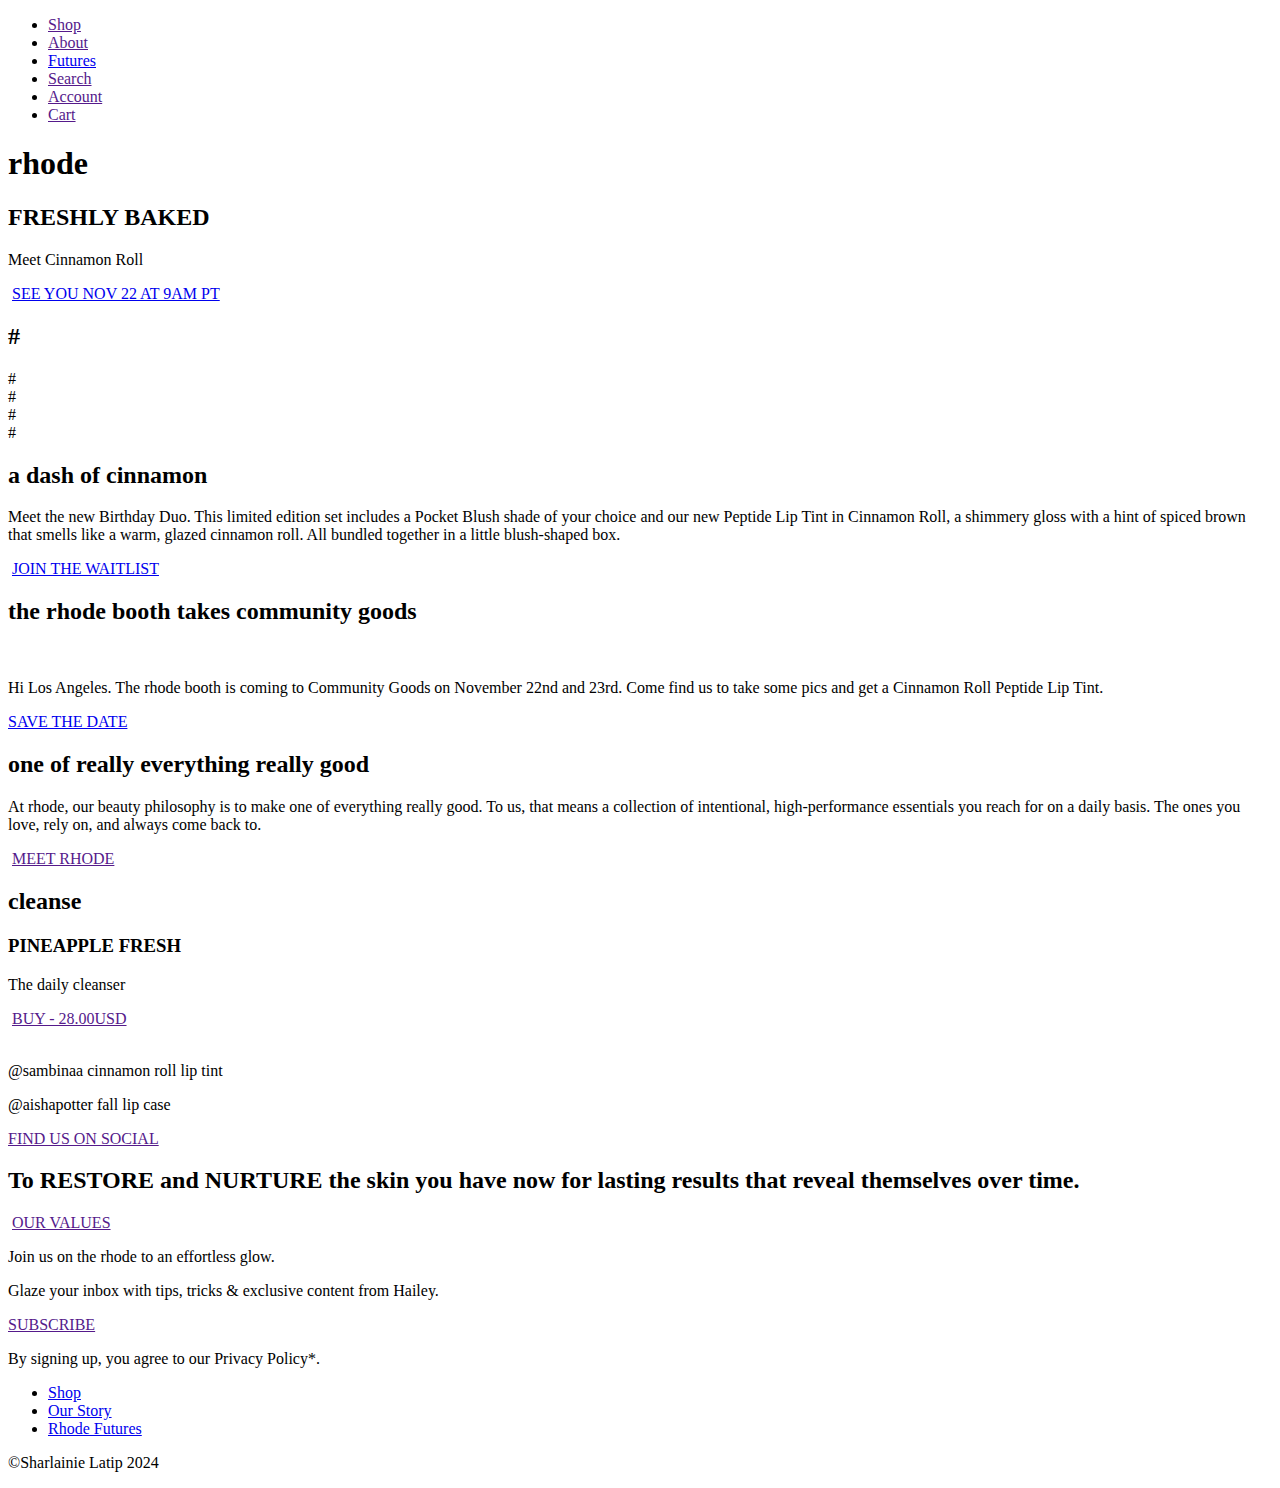
==== index.html @ 93706f20 "html 21 nov" ====
<!DOCTYPE html>
<html lang="eng">
	
<head>
	<meta charset="UTF-8">
	<meta name="author" content="jouw naam">
	<meta name="viewport" content="width=device-width, initial-scale=1">
	
	<title>Howdy FED2425</title>
	
	<link href="styles/style.css" rel="stylesheet">
	<link rel="icon" type="image/svg+xml" href="images/favicon.svg">
</head>



	<body>

		<header>
			<nav>
			  <ul>
				<li><a href="">Shop</a></li>
				<li><a href="">About</a></li>
				<li><a href="futures.html">Futures</a></li>
				<li><a href="">Search</a></li>
				<li><a href="">Account</a></li>
				<li><a href="">Cart</a></li>
			  </ul>
			</nav>
		  </header>
		<h1>rhode</h1>

		<main>

		<section>
			<h2>FRESHLY BAKED</h2>
			<p>Meet Cinnamon Roll</p>
			<img src="#" alt="">
			<a href="#">SEE YOU NOV 22 AT 9AM PT</a>
		</section>


		<section>
			<h2>#</h2>
			<li>#</li>
			<li>#</li>
			<li>#</li>
			<li>#</li>
		</section>

		<section>
			<h2>a dash of cinnamon</h2>
			<p>Meet the new Birthday Duo. This limited edition set includes a Pocket Blush shade of your choice and our new Peptide Lip Tint in Cinnamon Roll, a shimmery gloss with a hint of spiced brown that smells like a warm, glazed cinnamon roll. All bundled together in a little blush-shaped box.</p>
			<img src="#" alt="">
			<a href="#">JOIN THE WAITLIST</a>
		</section>

		<section>
			<h2>the rhode booth takes community goods</h2>
			<img src="#" alt="">
			<p>Hi Los Angeles. The rhode booth is coming to Community Goods on November 22nd and 23rd. Come find us to take some pics and get a Cinnamon Roll Peptide Lip Tint.</p>
			<a href="#">SAVE THE DATE</a>
		</section>

		<section>
			<h2>one of really everything really good</h2>
			<p>At rhode, our beauty philosophy is to make one of everything really good. To us, that means a collection of intentional, high-performance essentials you reach for on a daily basis. The ones you love, rely on, and always come back to.</p>
			<img src="#" alt="">
			<a href="">MEET RHODE</a>
		</section>

		<section>			
			<h2>cleanse</h2>
			<h3>PINEAPPLE FRESH</h3>
			<p>The daily cleanser</p>
			<img src="#" alt="">
			<a href="">BUY - 28.00USD</a>
		</section>

		<section>
			<img src="#" alt="">
			<p>@sambinaa cinnamon roll lip tint</p>
			<p>@aishapotter fall lip case</p>
			<a href="">FIND US ON SOCIAL</a>
		</section>

		<section>
			<h2>To RESTORE and NURTURE the skin you have now for lasting results that reveal themselves over time.</h2>
			<img src="#" alt="">
			<a href="">OUR VALUES</a>
		</section>



		<script defer src="scripts/script.js"></script>
	</main>

	<footer>
	
		<p>Join us on the rhode to an effortless glow.</p>
		<p>Glaze your inbox with tips, tricks & exclusive content from Hailey.</p>
	
		<form action="Email Adress">
				<a href="">SUBSCRIBE</a>
		</form>
	
		<p>By signing up, you agree to our Privacy Policy*.</p>
	
		<nav>
		  <ul>
			<li><a href="shop.html">Shop</a></li>
			<li><a href="our-story.html">Our Story</a></li>
			<li><a href="futures.html">Rhode Futures</a></li>
		  </ul>
		</nav>
	
			<p>&copy;Sharlainie Latip 2024</p>
	  </footer>

	</body>
	

	


</html>
---- styles/style.css ----
/**************/
/* CSS REMEDY */
/**************/
*, *::after, *::before {
  box-sizing:border-box;  
}






/*********************/
/* CUSTOM PROPERTIES */
/*********************/
:root {
	/* startje */
	--color-text:#111;
	--color-background:#eee;
}





/****************/
/* JOUW STYLING */
/****************/

/* jouw code */
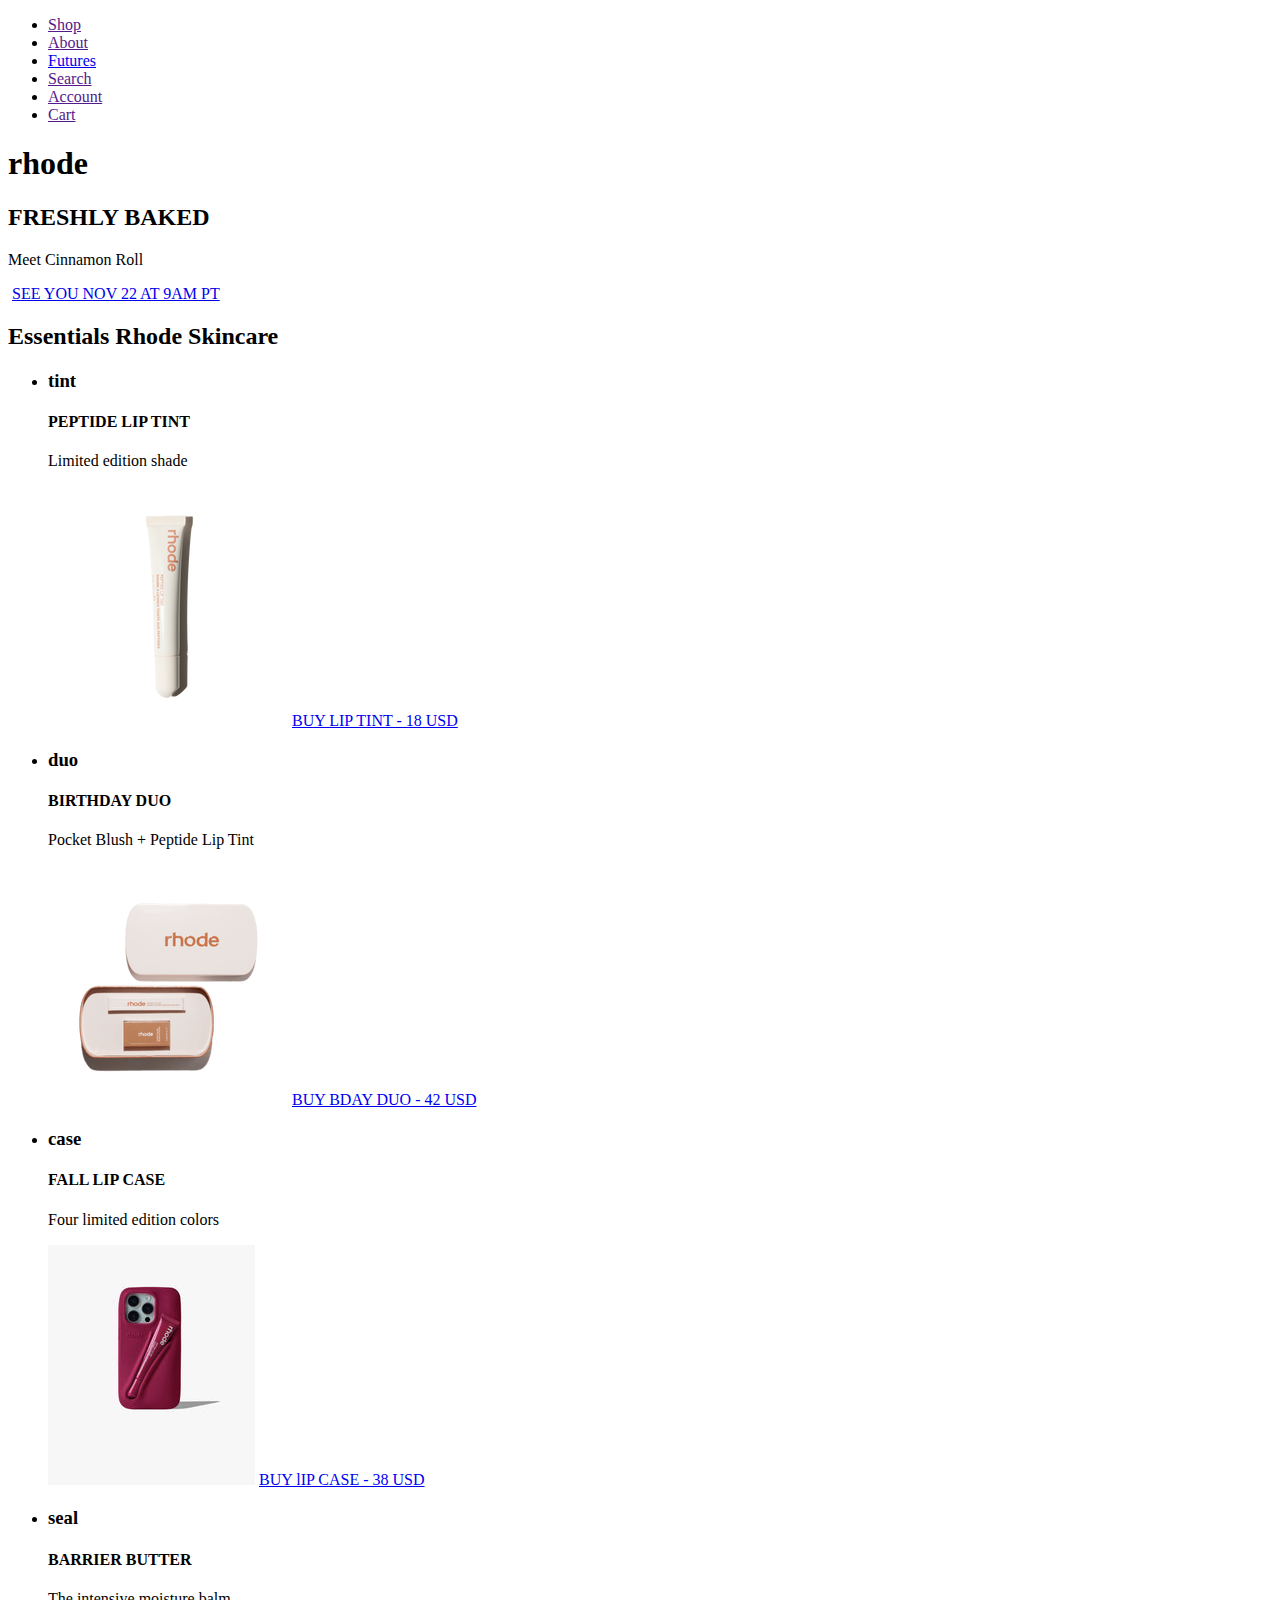
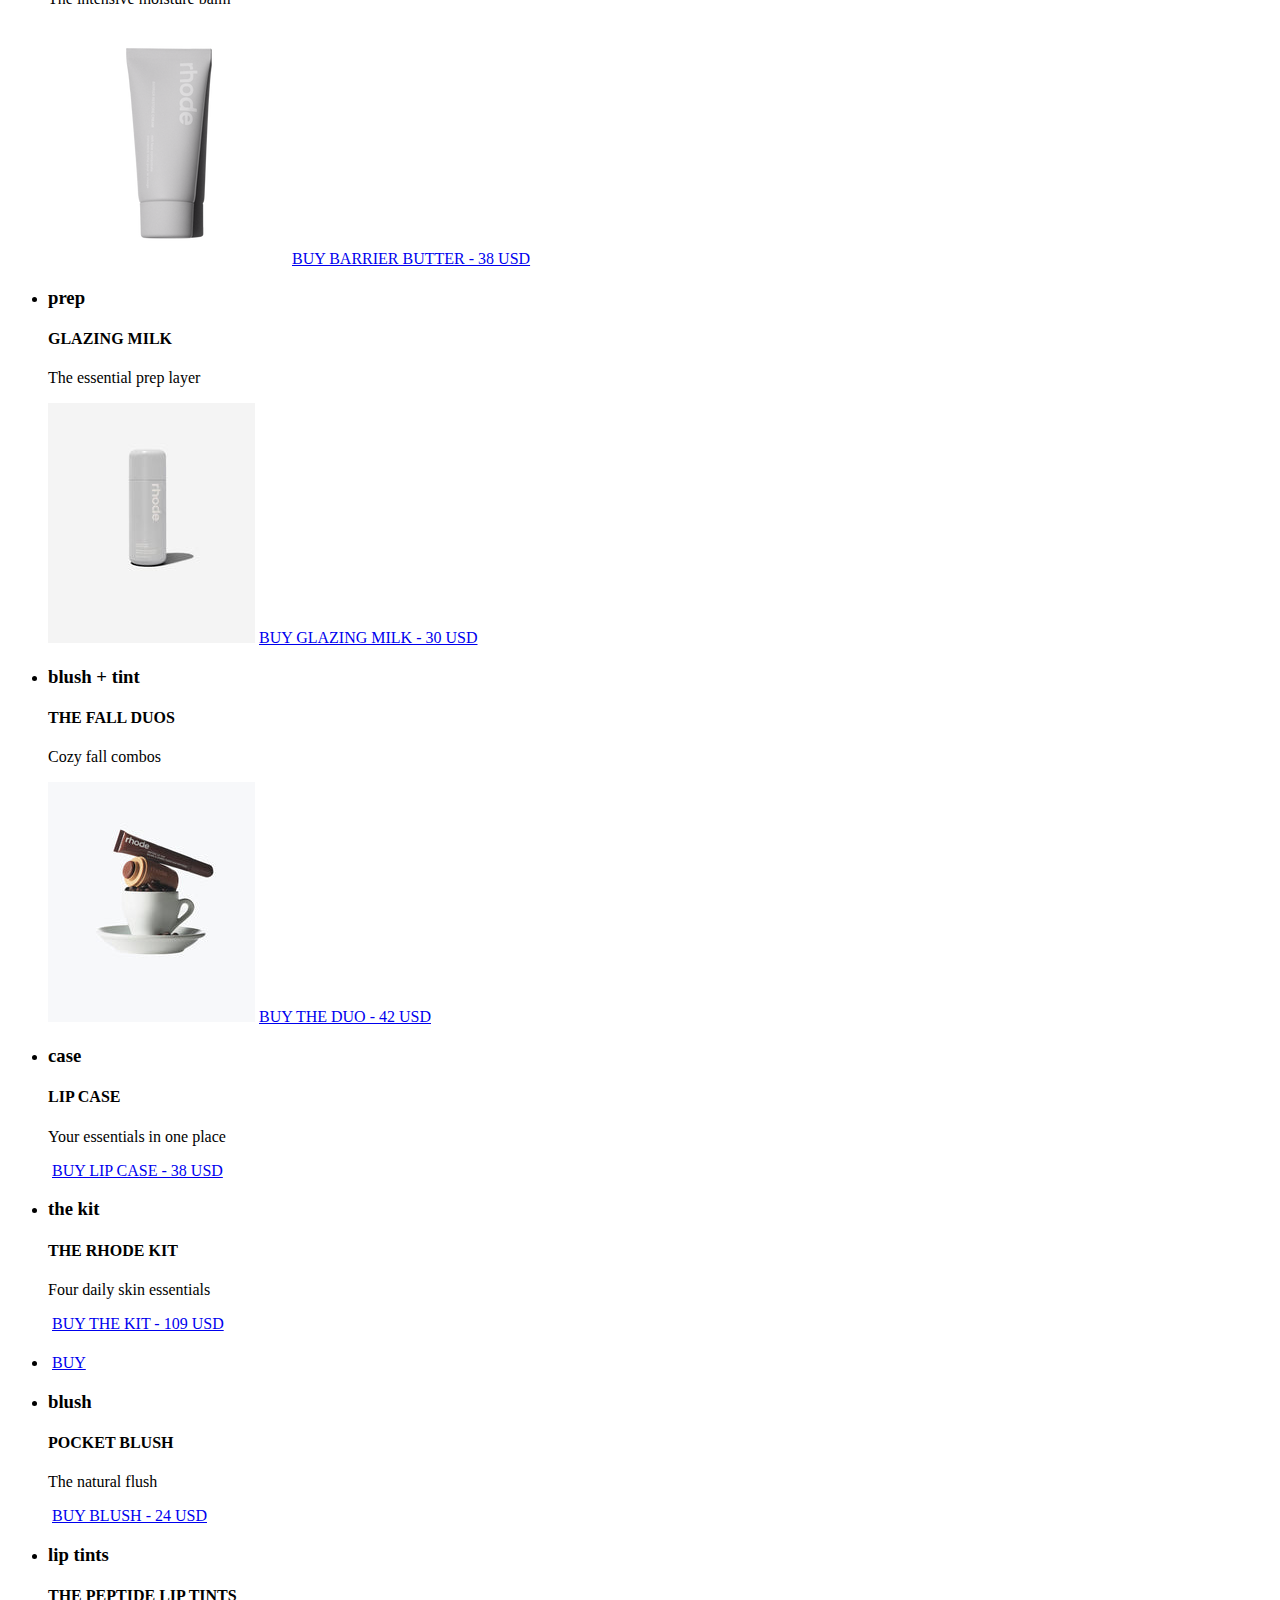
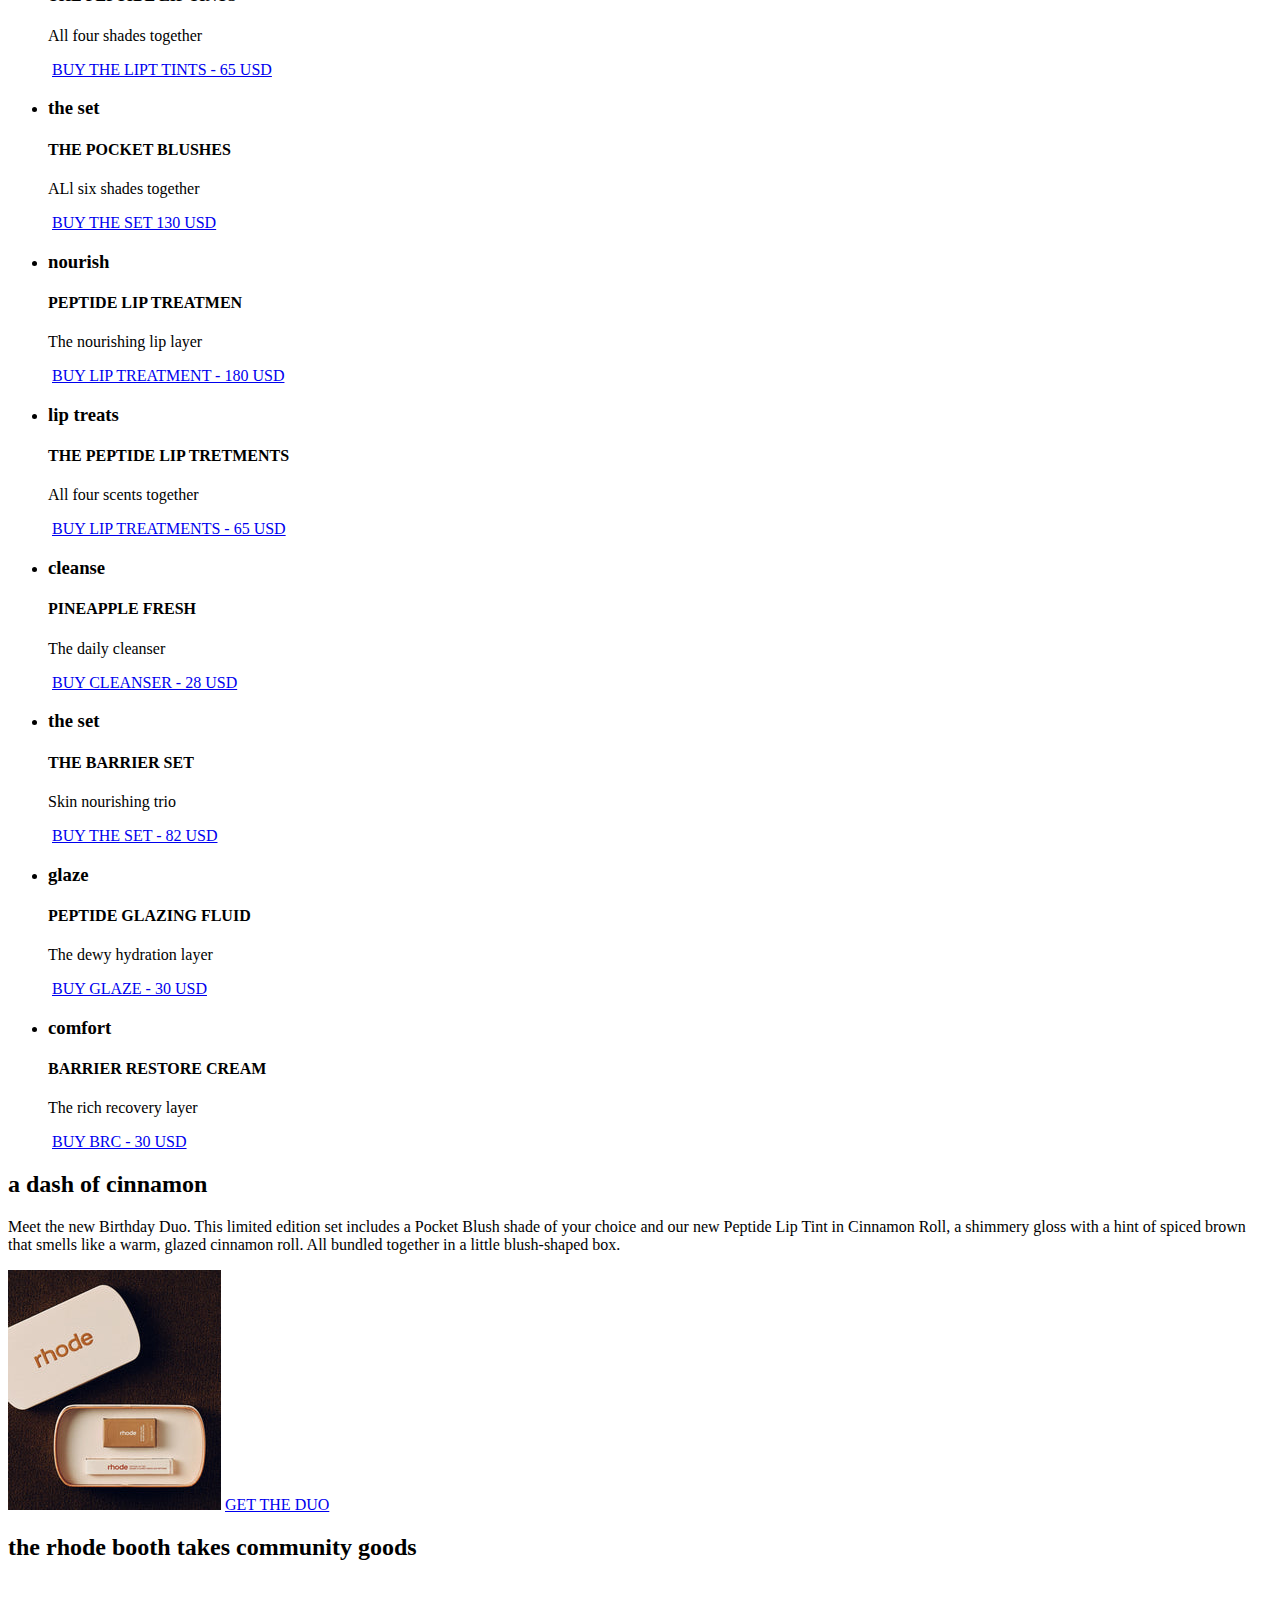
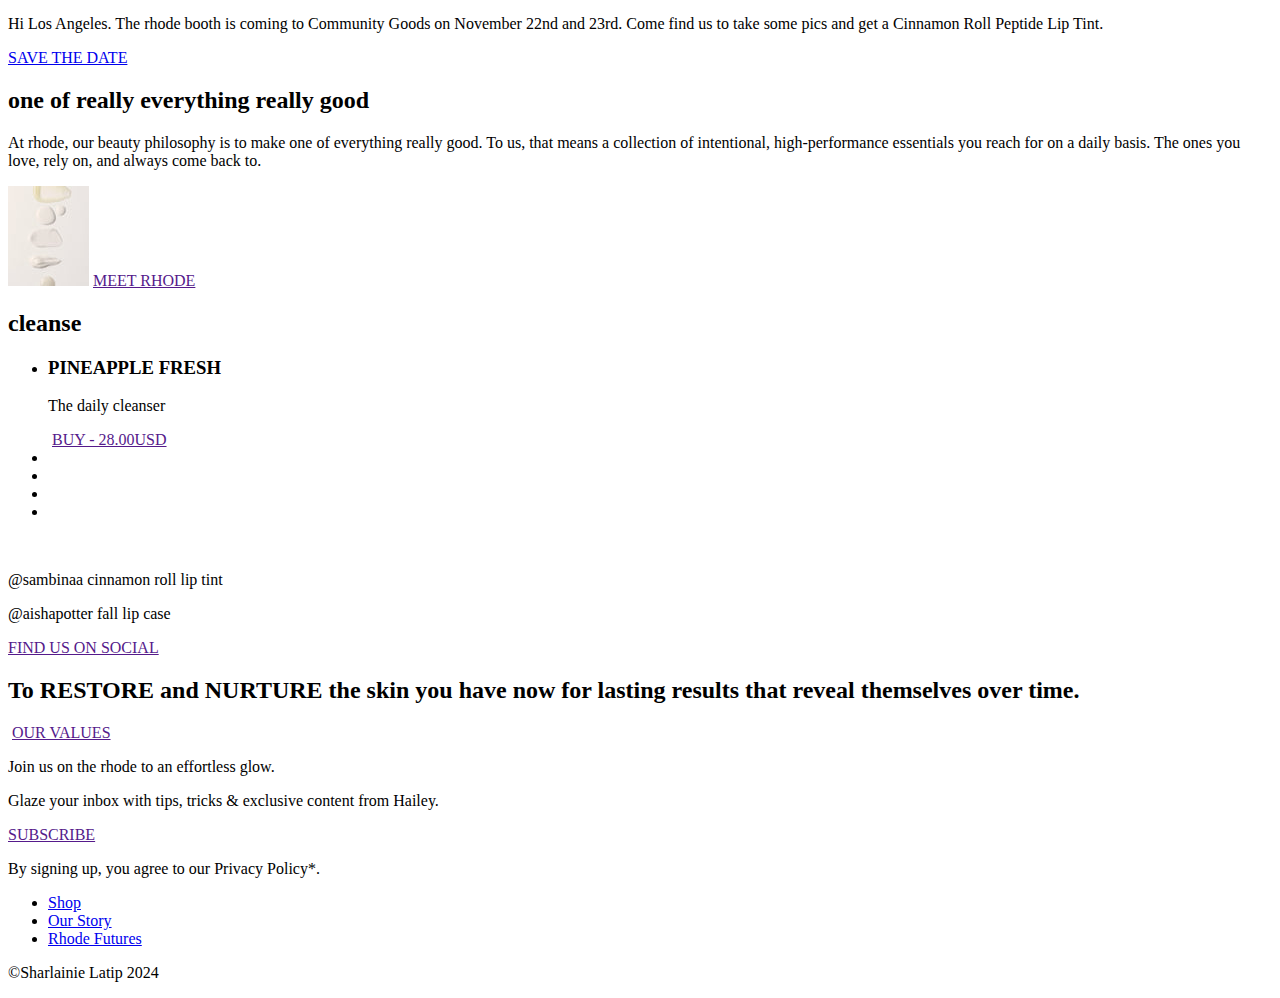
==== commit da4608a7: "index 27/11" ====
--- a/index.html
+++ b/index.html
@@ -1,5 +1,5 @@
 <!DOCTYPE html>
-<html lang="eng">
+<html lang="en">
 	
 <head>
 	<meta charset="UTF-8">
@@ -41,18 +41,143 @@
 
 
 		<section>
-			<h2>#</h2>
-			<li>#</li>
-			<li>#</li>
-			<li>#</li>
-			<li>#</li>
+			<h2>Essentials Rhode Skincare</h2> 
+			<!-- h2 visually hidden maken -->
+			<ul>
+				<li>
+					<h3>tint</h3>
+					<h4>PEPTIDE LIP TINT</h4>
+					<P>Limited edition shade</P>
+					<img src="images/menu_image-cinnamonroll_medium.png" alt="">
+					<a href="#">BUY LIP TINT - 18 USD</a>
+				</li>
+				<li>
+					<h3>duo</h3>
+					<h4>BIRTHDAY DUO</h4>
+					<P>Pocket Blush + Peptide Lip Tint</P>
+					<img src="images/bdayduo-main_medium.png" alt="">
+					<a href="#">BUY BDAY DUO - 42 USD</a>
+				</li>
+				<li>
+					<h3>case</h3>
+					<h4>FALL LIP CASE</h4>
+					<P>Four limited edition colors</P>
+					<img src="images/product_card_-_raspberry_case_-_standing_medium.jpg" alt="">
+					<a href="#">BUY lIP CASE - 38 USD</a>
+				</li>
+				<li>
+					<h3>seal</h3>
+					<h4>BARRIER BUTTER</h4>
+					<P>The intensive moisture balm</P>
+					<img src="images/brc-2000x2000_1_2_medium.png" alt="">
+					<a href="#">BUY BARRIER BUTTER - 38 USD</a>
+				</li>
+				<li>
+					<h3>prep</h3>
+					<h4>GLAZING MILK</h4>
+					<p>The essential prep layer</p>
+					<img src="images/glazing-milk-standing_medium.jpg" alt="">
+					<a href="#">BUY GLAZING MILK - 30 USD </a>
+				</li>
+				<li>
+					<h3>blush + tint</h3>
+					<h4>THE FALL DUOS</h4>
+					<p>Cozy fall combos</p>
+					<img src="images/espresso-duo-product-card_3a83b671-3a65-4595-8318-56b7556eb8f8_medium.jpg" alt="">
+					<a href="#">BUY THE DUO - 42 USD </a>
+				</li>
+				<li>
+					<h3>case</h3>
+					<h4>LIP CASE</h4>
+					<p>Your essentials in one place</p>
+					<img src="" alt="">
+					<a href="#">BUY LIP CASE - 38 USD</a>
+				</li>
+				<li>
+					<h3>the kit</h3>
+					<h4>THE RHODE KIT</h4>
+					<p>Four daily skin essentials</p>
+					<img src="" alt="">
+					<a href="#">BUY THE KIT - 109 USD</a>
+				</li>
+				<li>
+					<h3></h3>
+					<h4></h4>
+					<p></p>
+					<img src="" alt="">
+					<a href="#">BUY </a>
+				</li>
+				<li>
+					<h3>blush</h3>
+					<h4>POCKET BLUSH</h4>
+					<p>The natural flush</p>
+					<img src="" alt="">
+					<a href="#">BUY BLUSH - 24 USD</a>
+				</li>
+				<li>
+					<h3>lip tints</h3>
+					<h4>THE PEPTIDE LIP TINTS</h4>
+					<p>All four shades together</p>
+					<img src="" alt="">
+					<a href="#">BUY THE LIPT TINTS - 65 USD</a>
+				</li>
+				<li>
+					<h3>the set</h3>
+					<h4>THE POCKET BLUSHES</h4>
+					<p>ALl six shades together</p>
+					<img src="" alt="">
+					<a href="#">BUY THE SET 130 USD</a>
+				</li>
+				<li>
+					<h3>nourish</h3>
+					<h4>PEPTIDE LIP TREATMEN</h4>
+					<p>The nourishing lip layer</p>
+					<img src="" alt="">
+					<a href="#">BUY LIP TREATMENT - 180 USD</a>
+				</li>
+				<li>
+					<h3>lip treats</h3>
+					<h4>THE PEPTIDE LIP TRETMENTS</h4>
+					<p>All four scents together</p>
+					<img src="" alt="">
+					<a href="#">BUY LIP TREATMENTS - 65 USD</a>
+				</li>
+				<li>
+					<h3>cleanse</h3>
+					<h4>PINEAPPLE FRESH</h4>
+					<p>The daily cleanser</p>
+					<img src="" alt="">
+					<a href="#">BUY CLEANSER - 28 USD</a>
+				</li>
+				<li>
+					<h3>the set</h3>
+					<h4>THE BARRIER SET</h4>
+					<p>Skin nourishing trio</p>
+					<img src="" alt="">
+					<a href="#">BUY THE SET - 82 USD</a>
+				</li>
+				<li>
+					<h3>glaze</h3>
+					<h4>PEPTIDE GLAZING FLUID</h4>
+					<p>The dewy hydration layer</p>
+					<img src="" alt="">
+					<a href="#">BUY GLAZE - 30 USD</a>
+				</li>
+				<li>
+					<h3>comfort</h3>
+					<h4>BARRIER RESTORE CREAM</h4>
+					<p>The rich recovery layer</p>
+					<img src="" alt="">
+					<a href="#">BUY BRC - 30 USD </a>
+				</li>
+			</ul>
 		</section>
 
 		<section>
 			<h2>a dash of cinnamon</h2>
 			<p>Meet the new Birthday Duo. This limited edition set includes a Pocket Blush shade of your choice and our new Peptide Lip Tint in Cinnamon Roll, a shimmery gloss with a hint of spiced brown that smells like a warm, glazed cinnamon roll. All bundled together in a little blush-shaped box.</p>
-			<img src="#" alt="">
-			<a href="#">JOIN THE WAITLIST</a>
+			<img src="images/jasmine-duos-hp_1_medium.jpg" alt="">
+			<a href="#">GET THE DUO</a>
 		</section>
 
 		<section>
@@ -65,16 +190,26 @@
 		<section>
 			<h2>one of really everything really good</h2>
 			<p>At rhode, our beauty philosophy is to make one of everything really good. To us, that means a collection of intentional, high-performance essentials you reach for on a daily basis. The ones you love, rely on, and always come back to.</p>
-			<img src="#" alt="">
+			<img src="images/HP-swatches-mobile_697565b1-5a33-4433-82d8-d19aecc381ff_small.jpg" alt="">
 			<a href="">MEET RHODE</a>
 		</section>
 
 		<section>			
 			<h2>cleanse</h2>
-			<h3>PINEAPPLE FRESH</h3>
-			<p>The daily cleanser</p>
-			<img src="#" alt="">
-			<a href="">BUY - 28.00USD</a>
+			
+
+			<ul>
+				<li>
+					<h3>PINEAPPLE FRESH</h3>
+					<p>The daily cleanser</p>
+					<img src="#" alt="">
+					<a href="">BUY - 28.00USD</a>
+				</li>
+				<li></li>
+				<li></li>
+				<li></li>
+				<li></li>
+			</ul>
 		</section>
 
 		<section>
--- a/styles/style.css
+++ b/styles/style.css
@@ -27,5 +27,4 @@
 /* JOUW STYLING */
 /****************/
 
-/* jouw code */
-
+/* jouw code */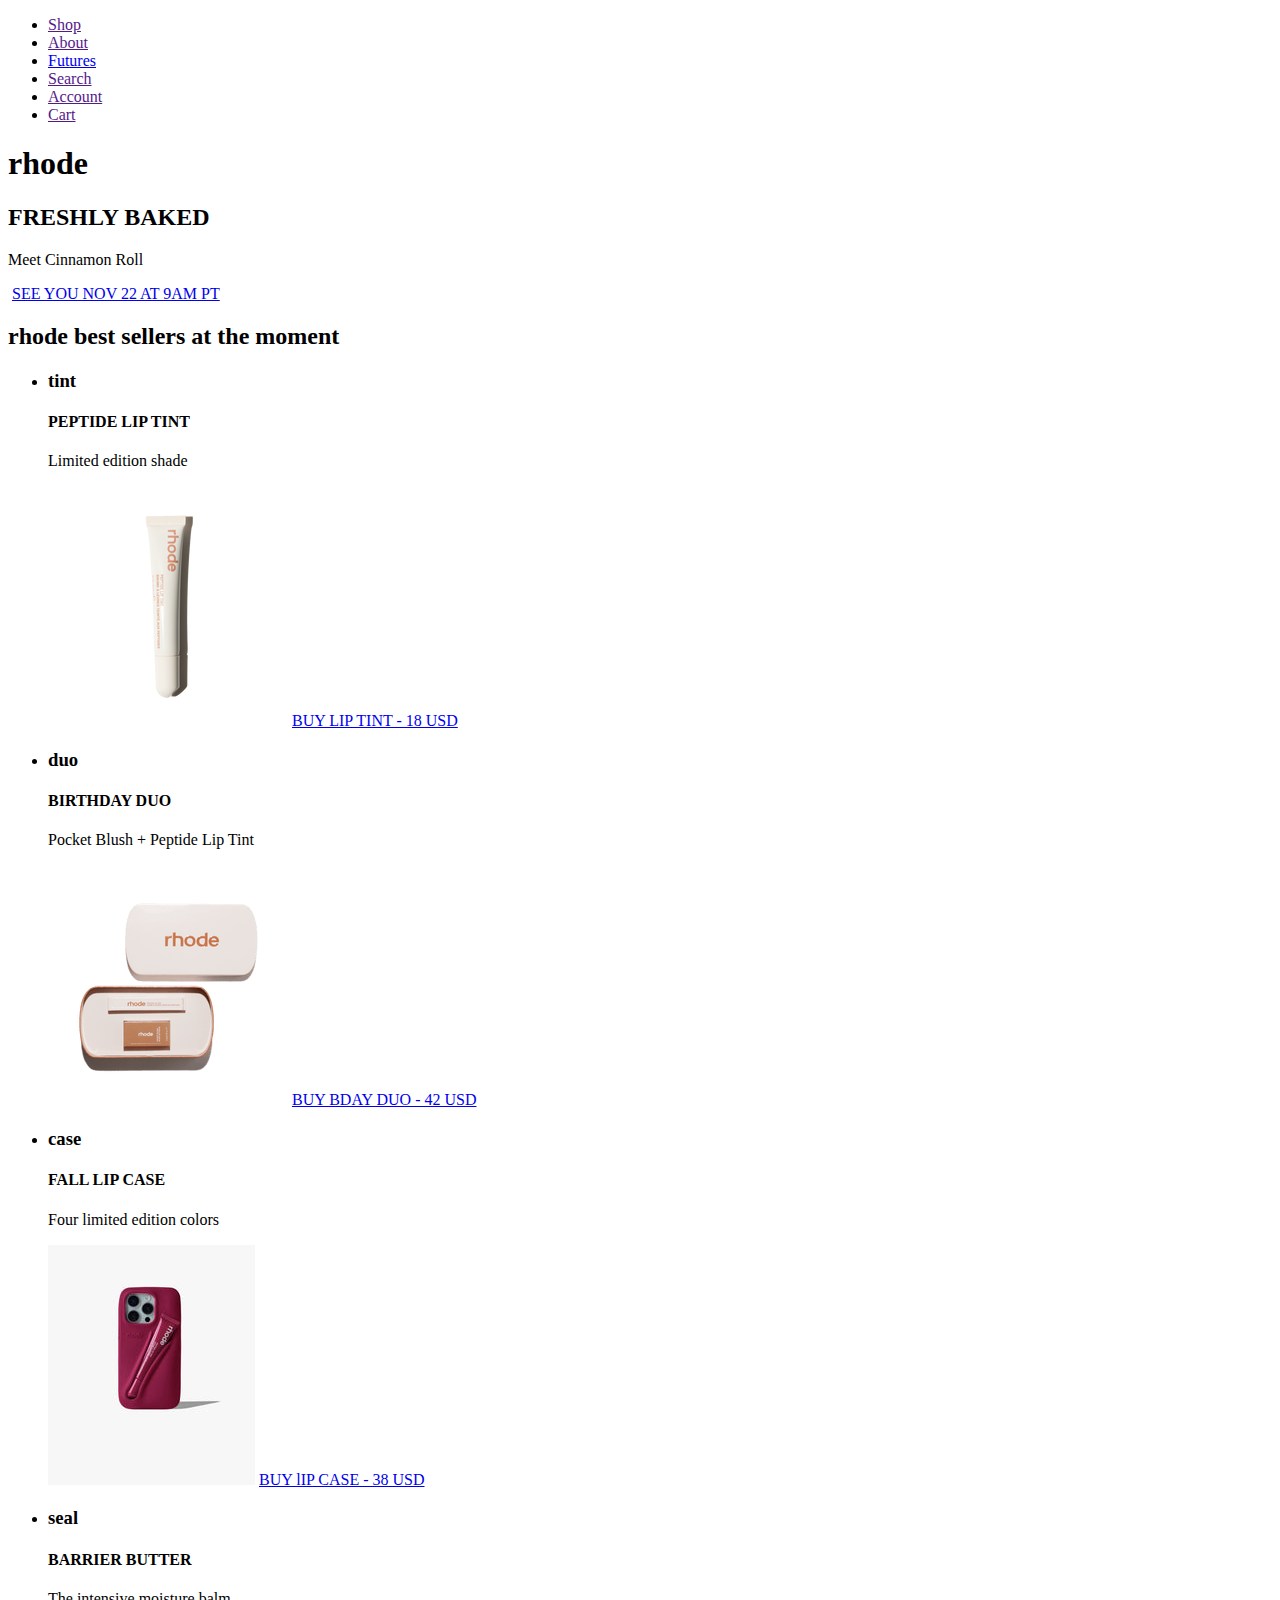
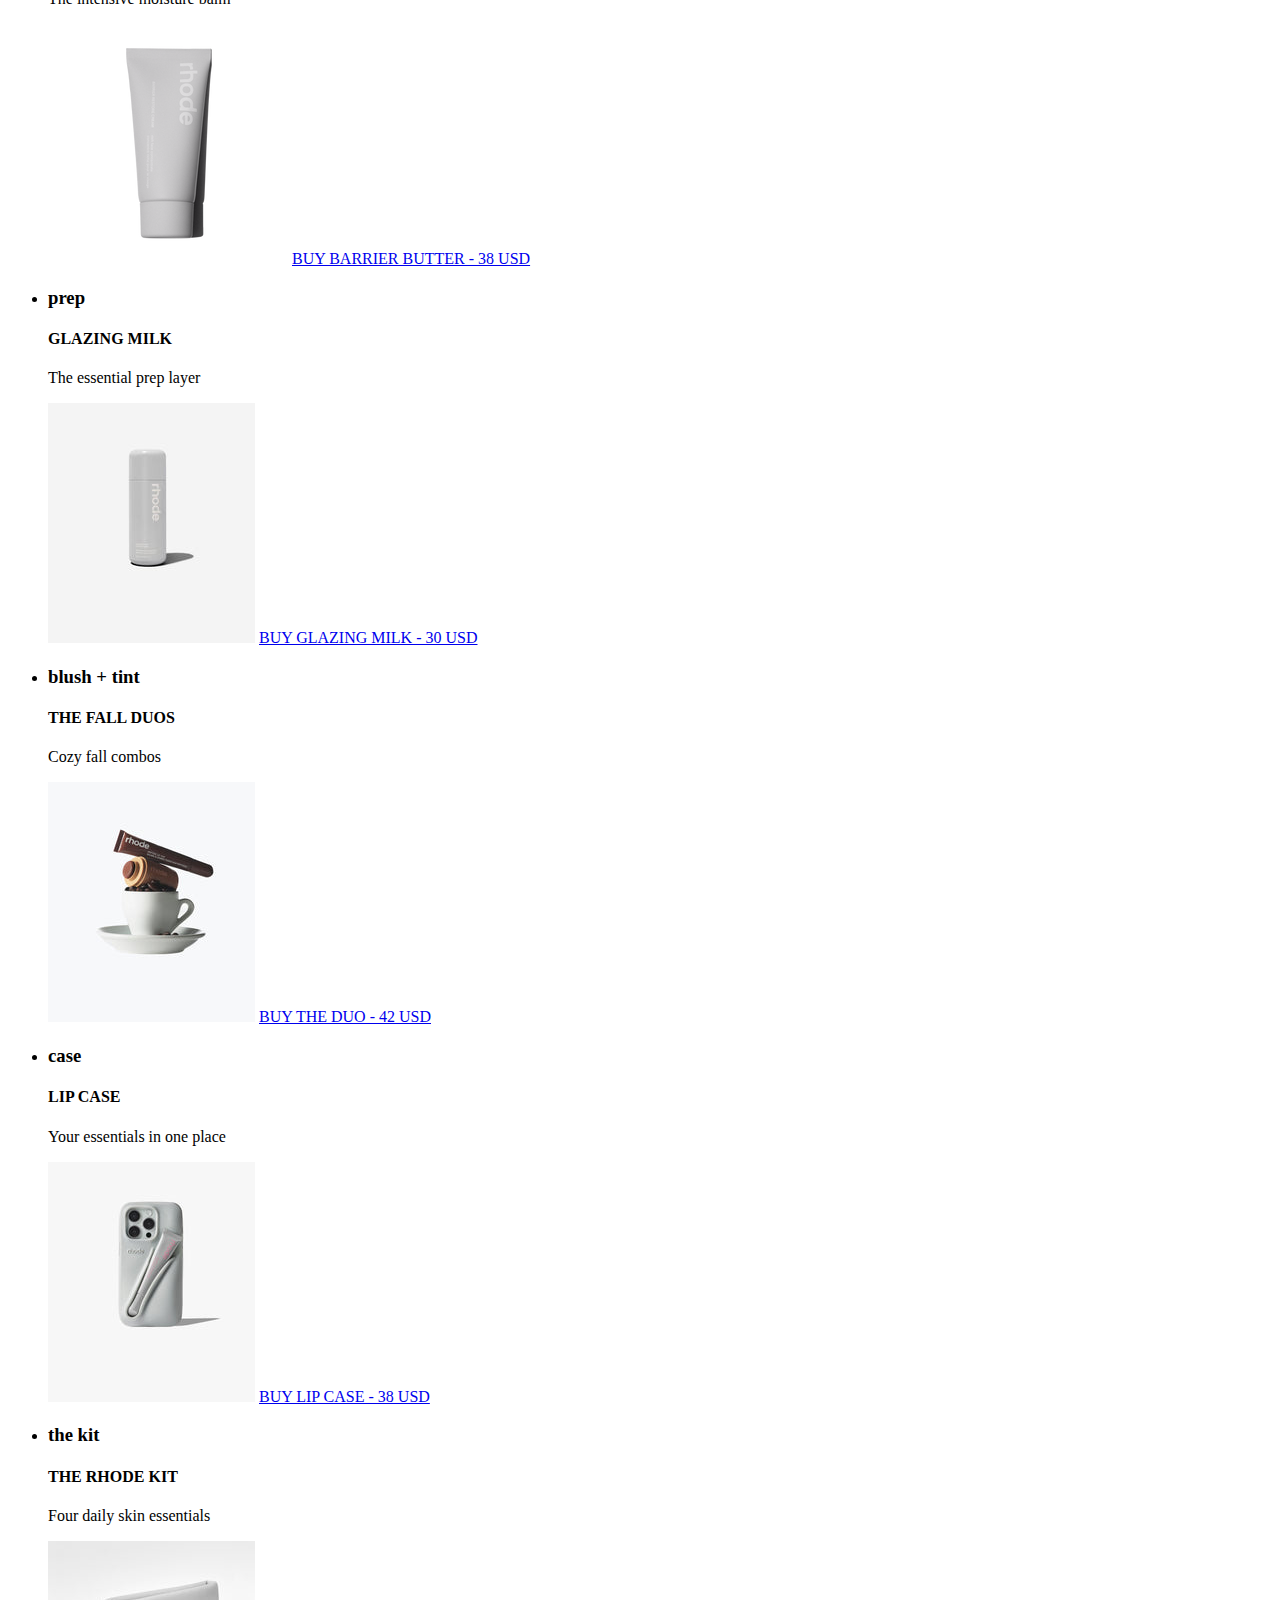
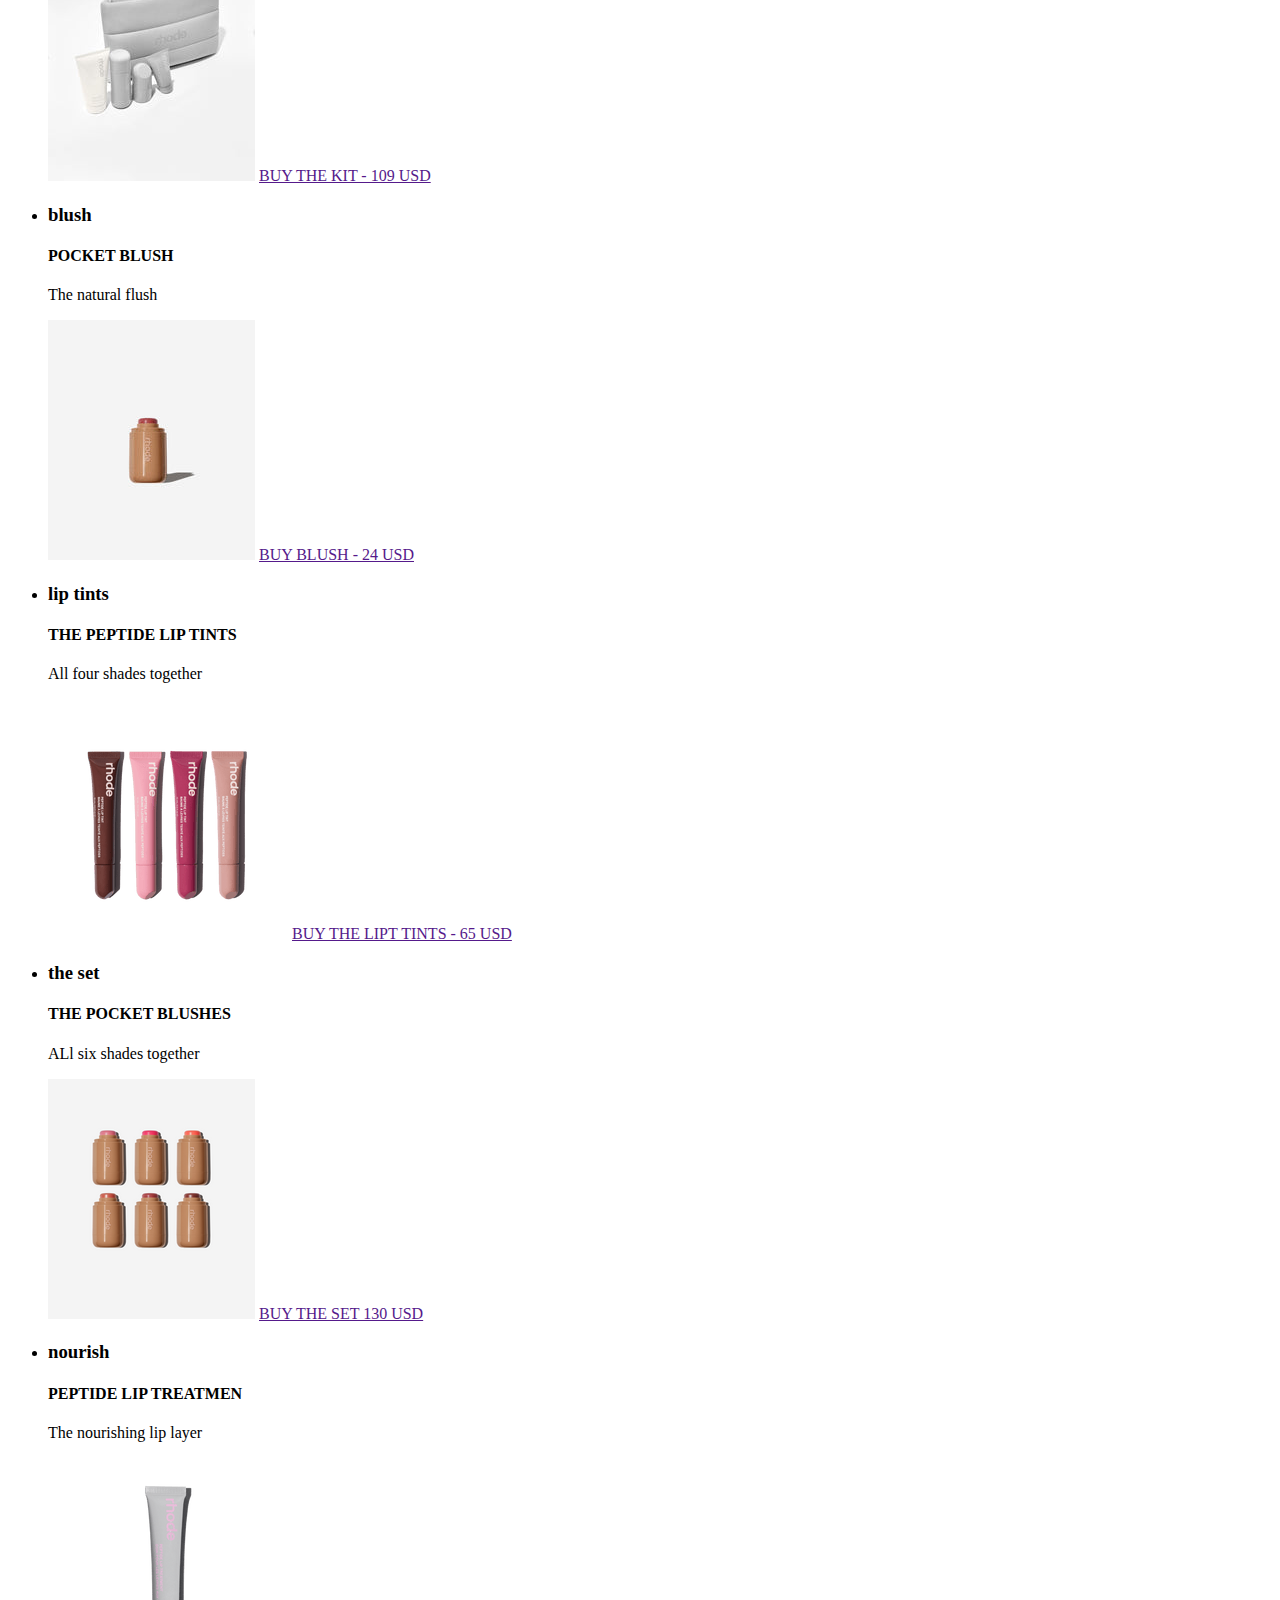
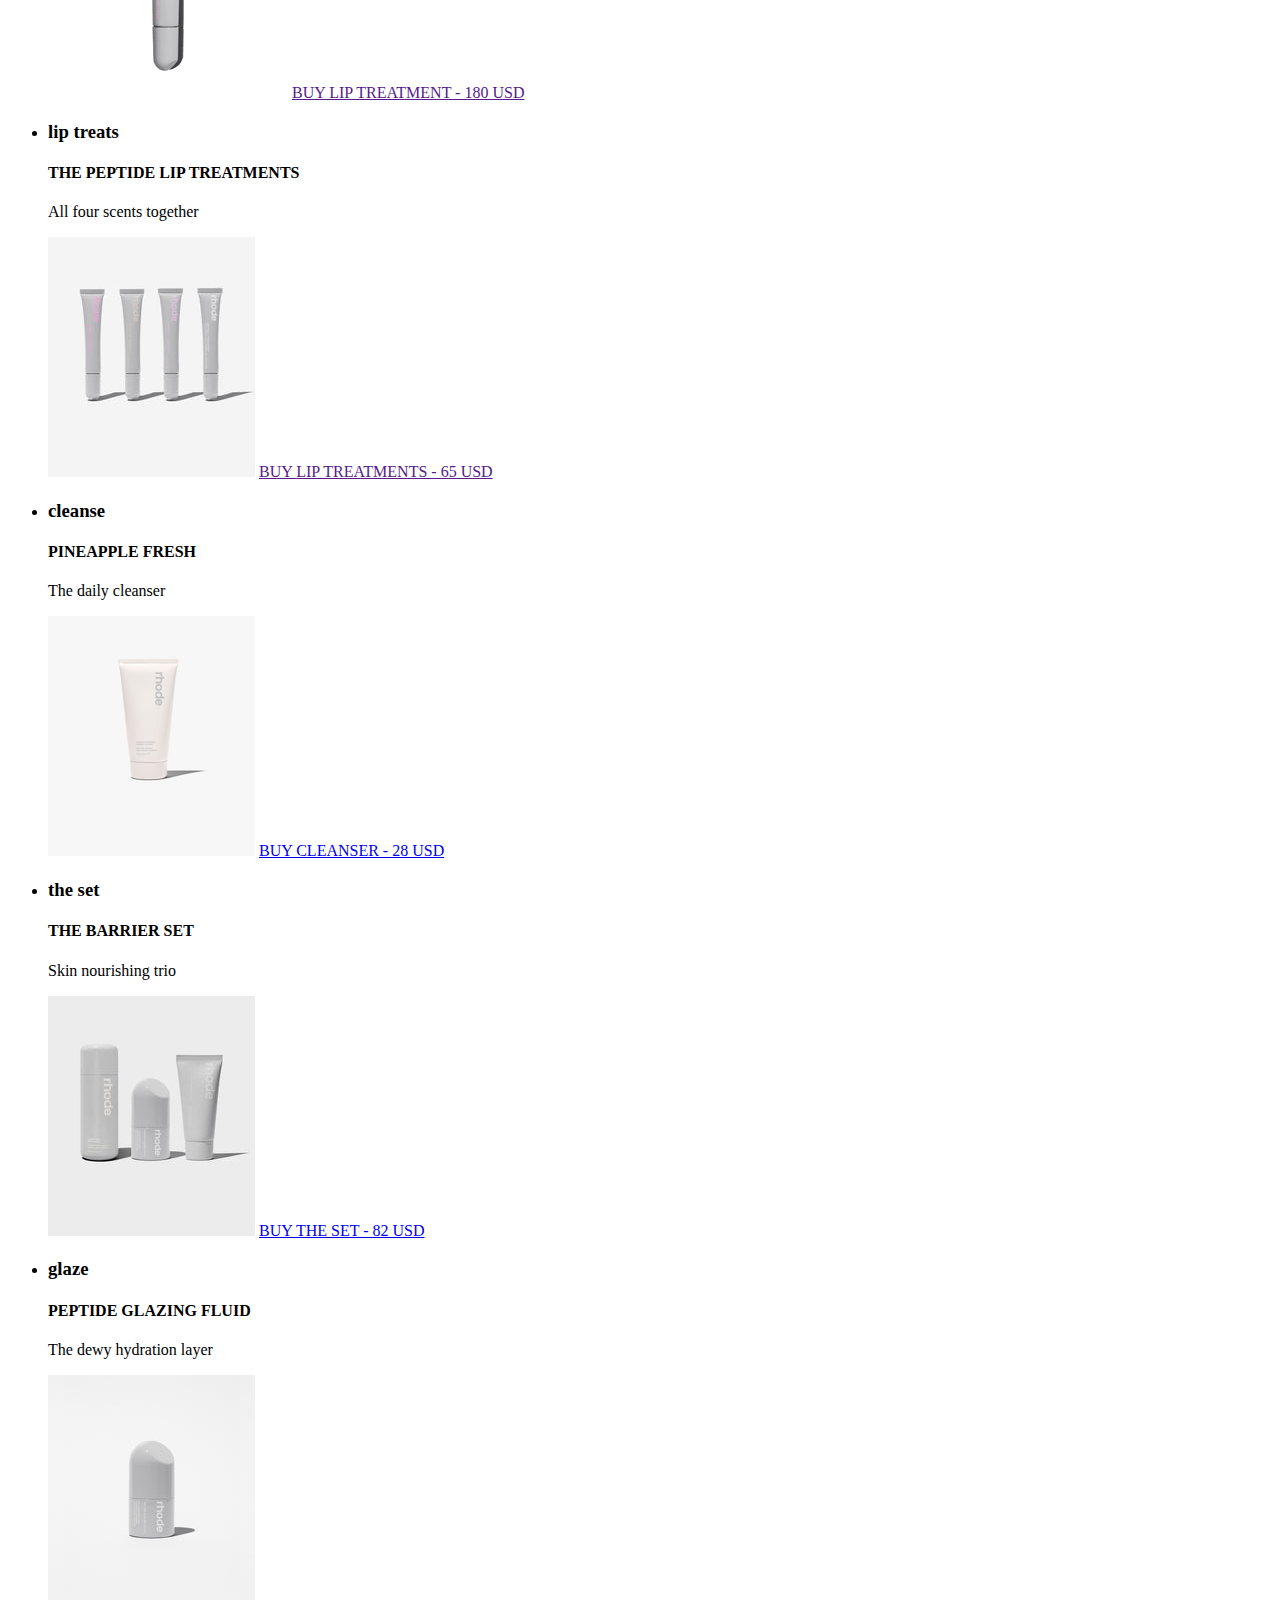
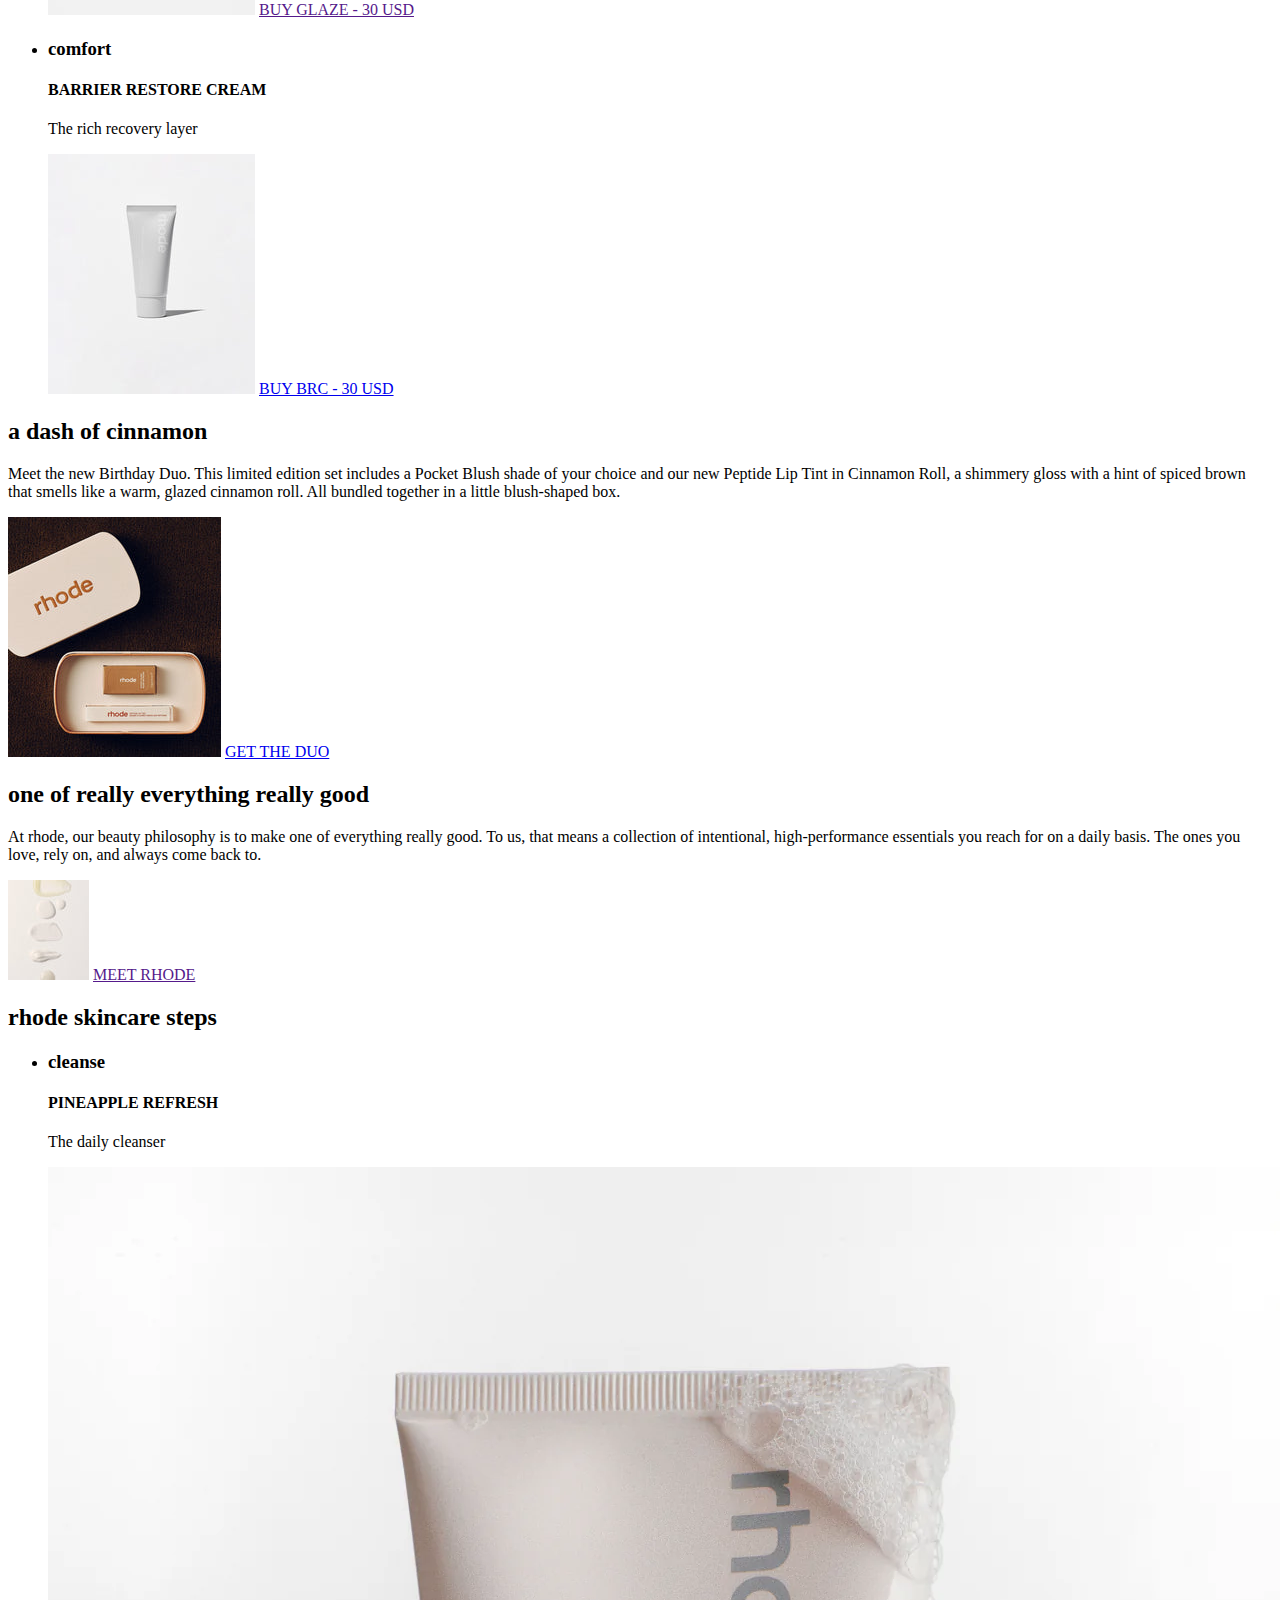
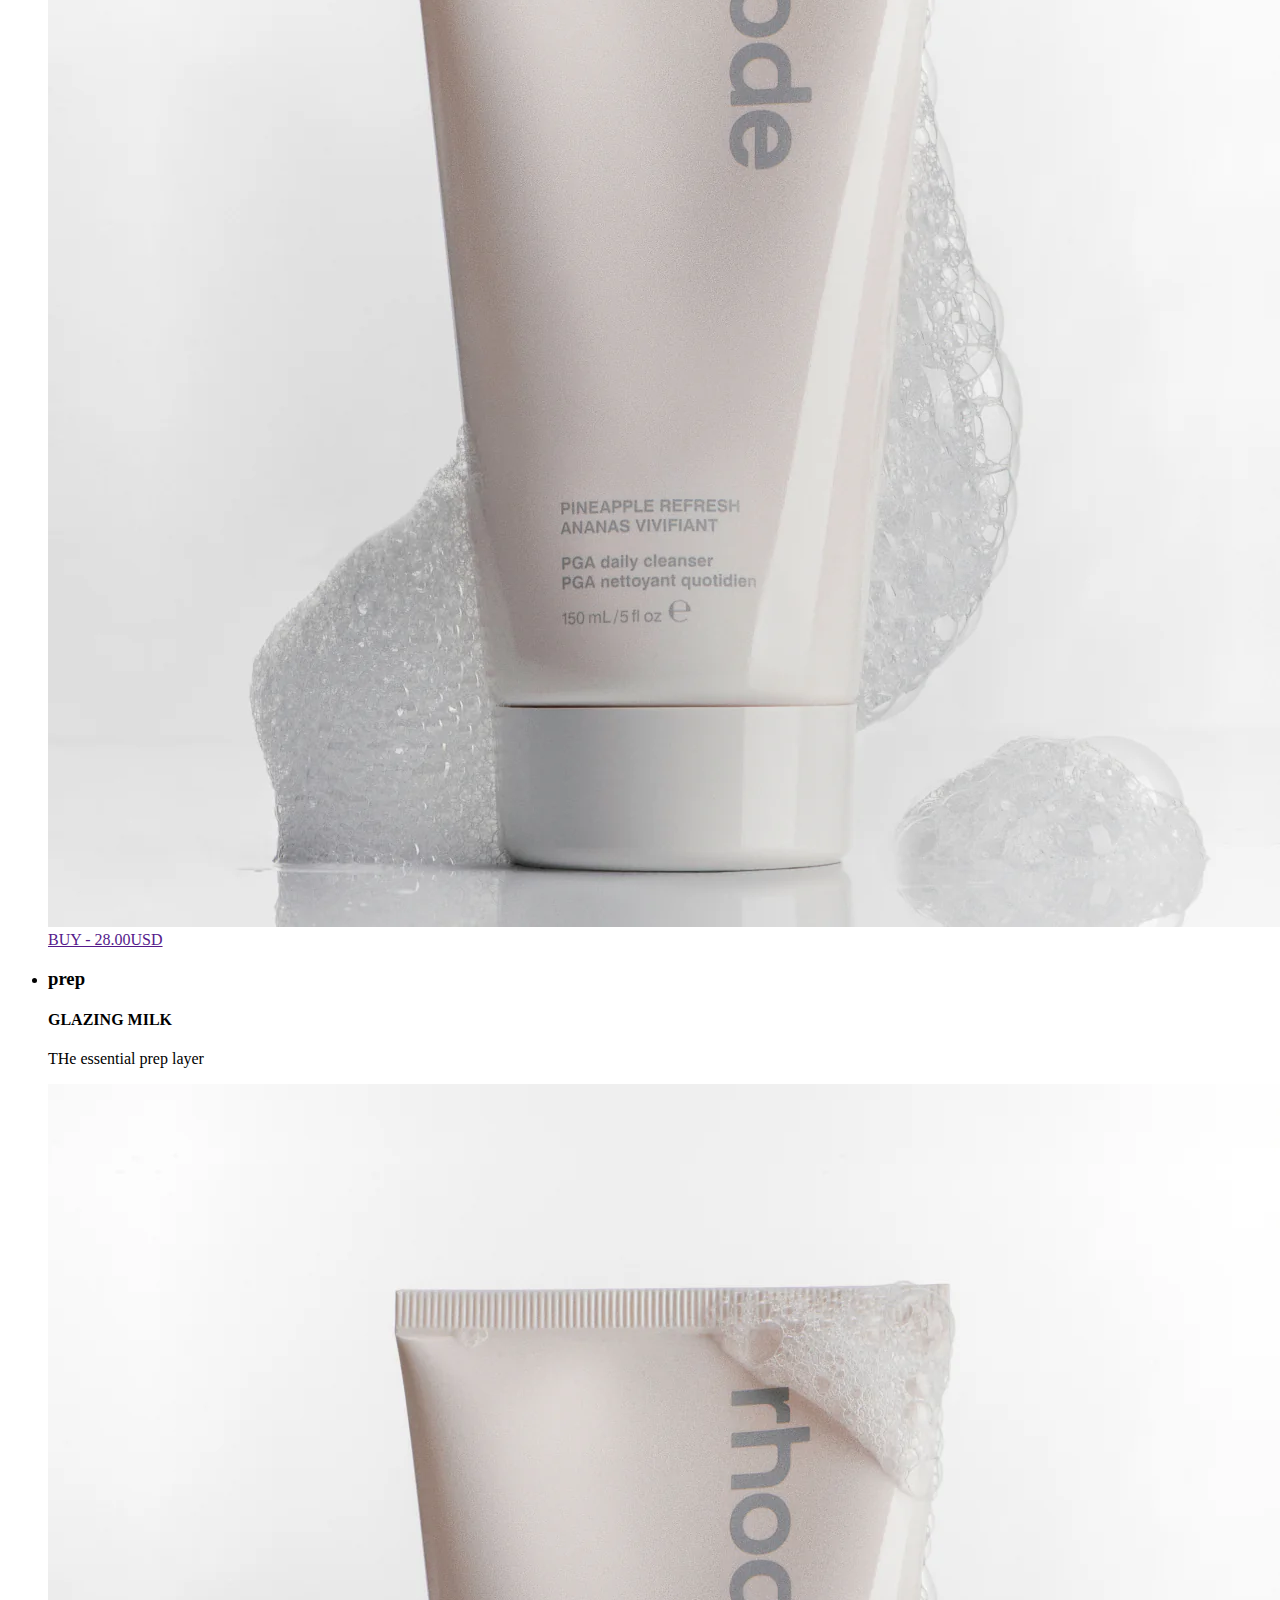
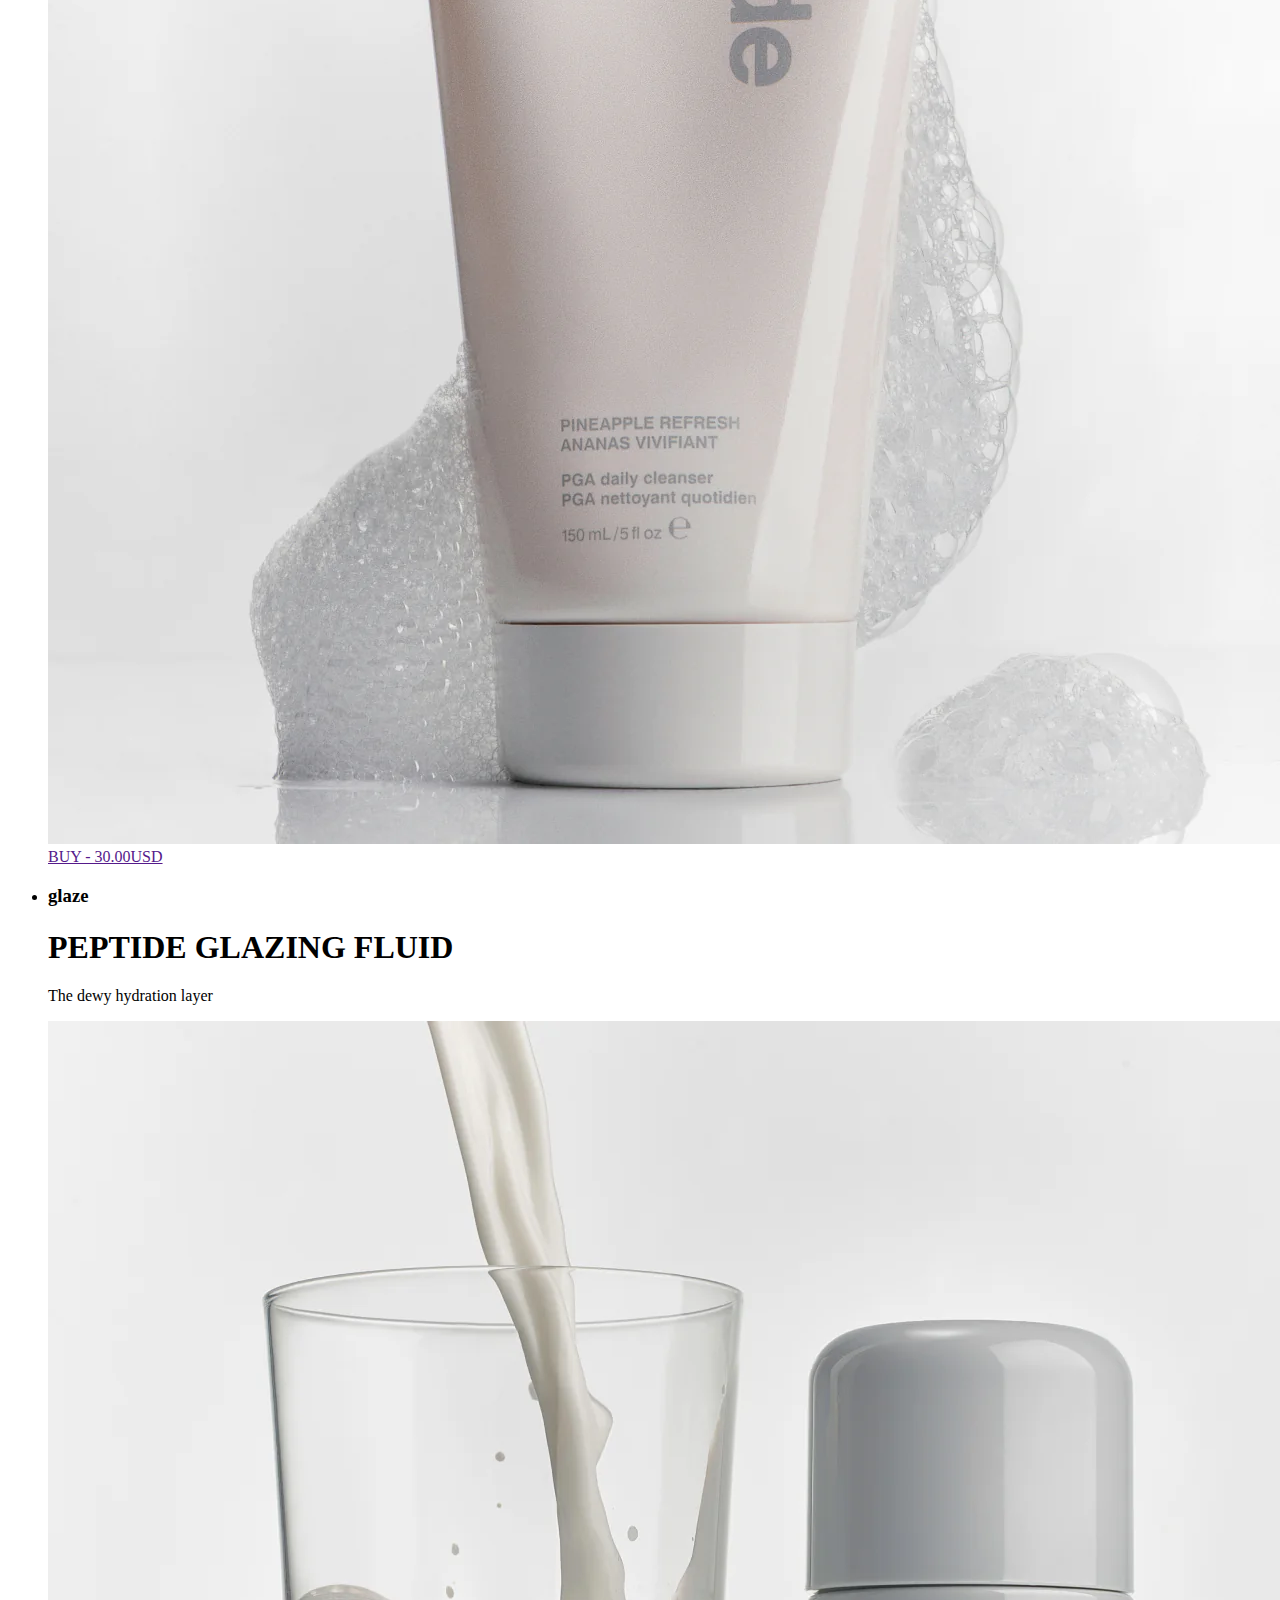
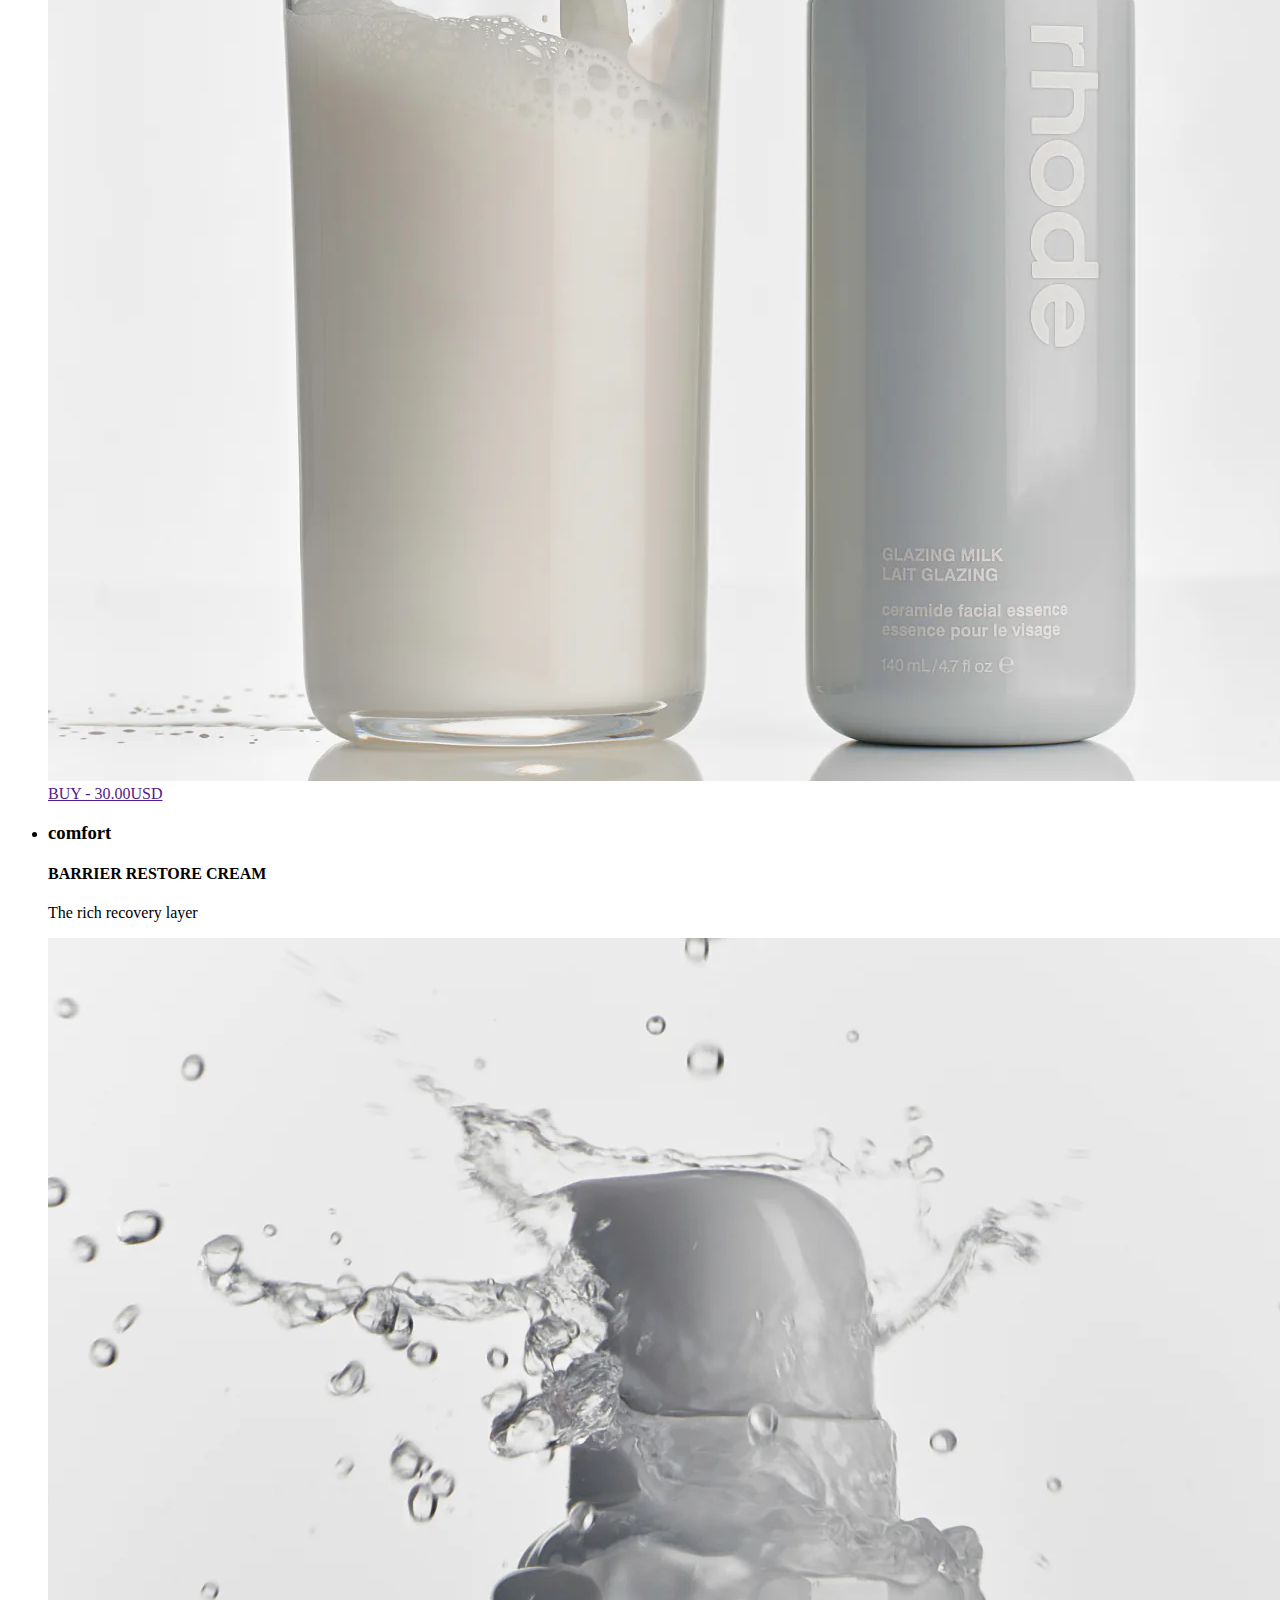
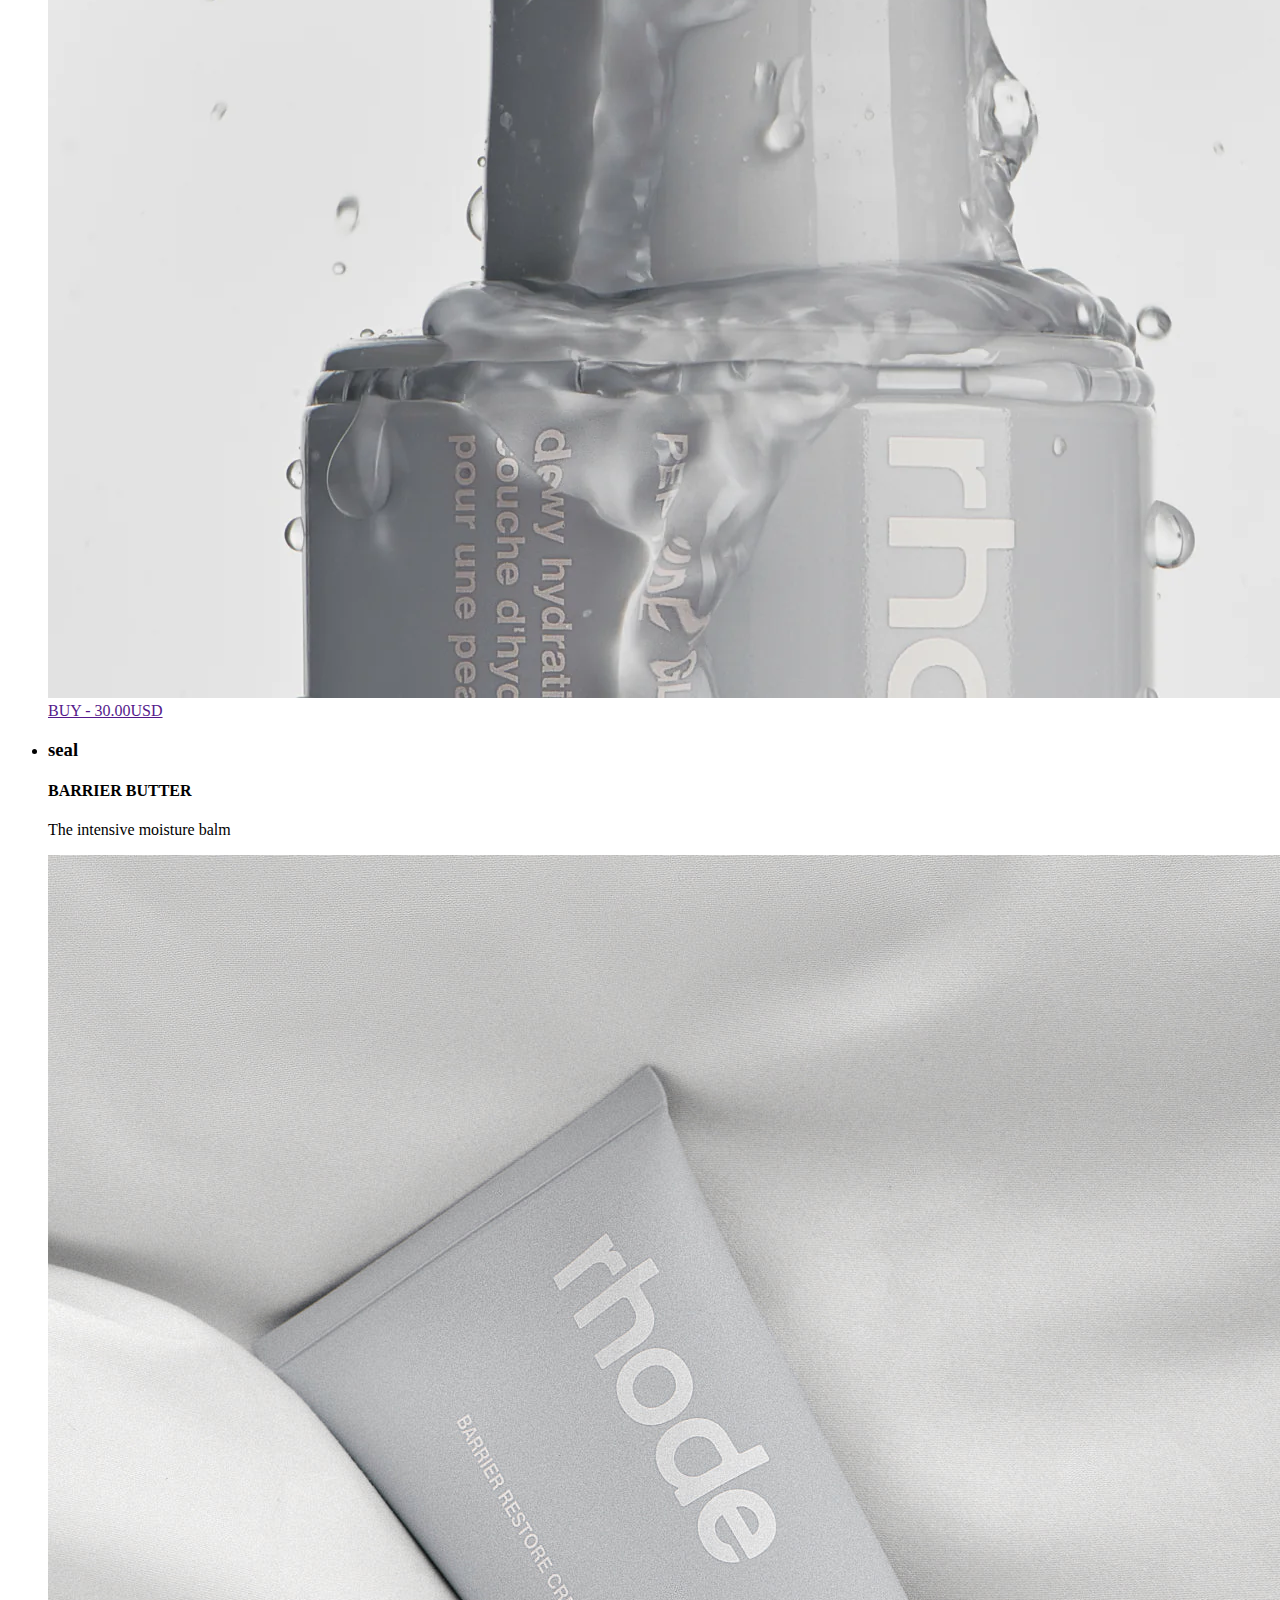
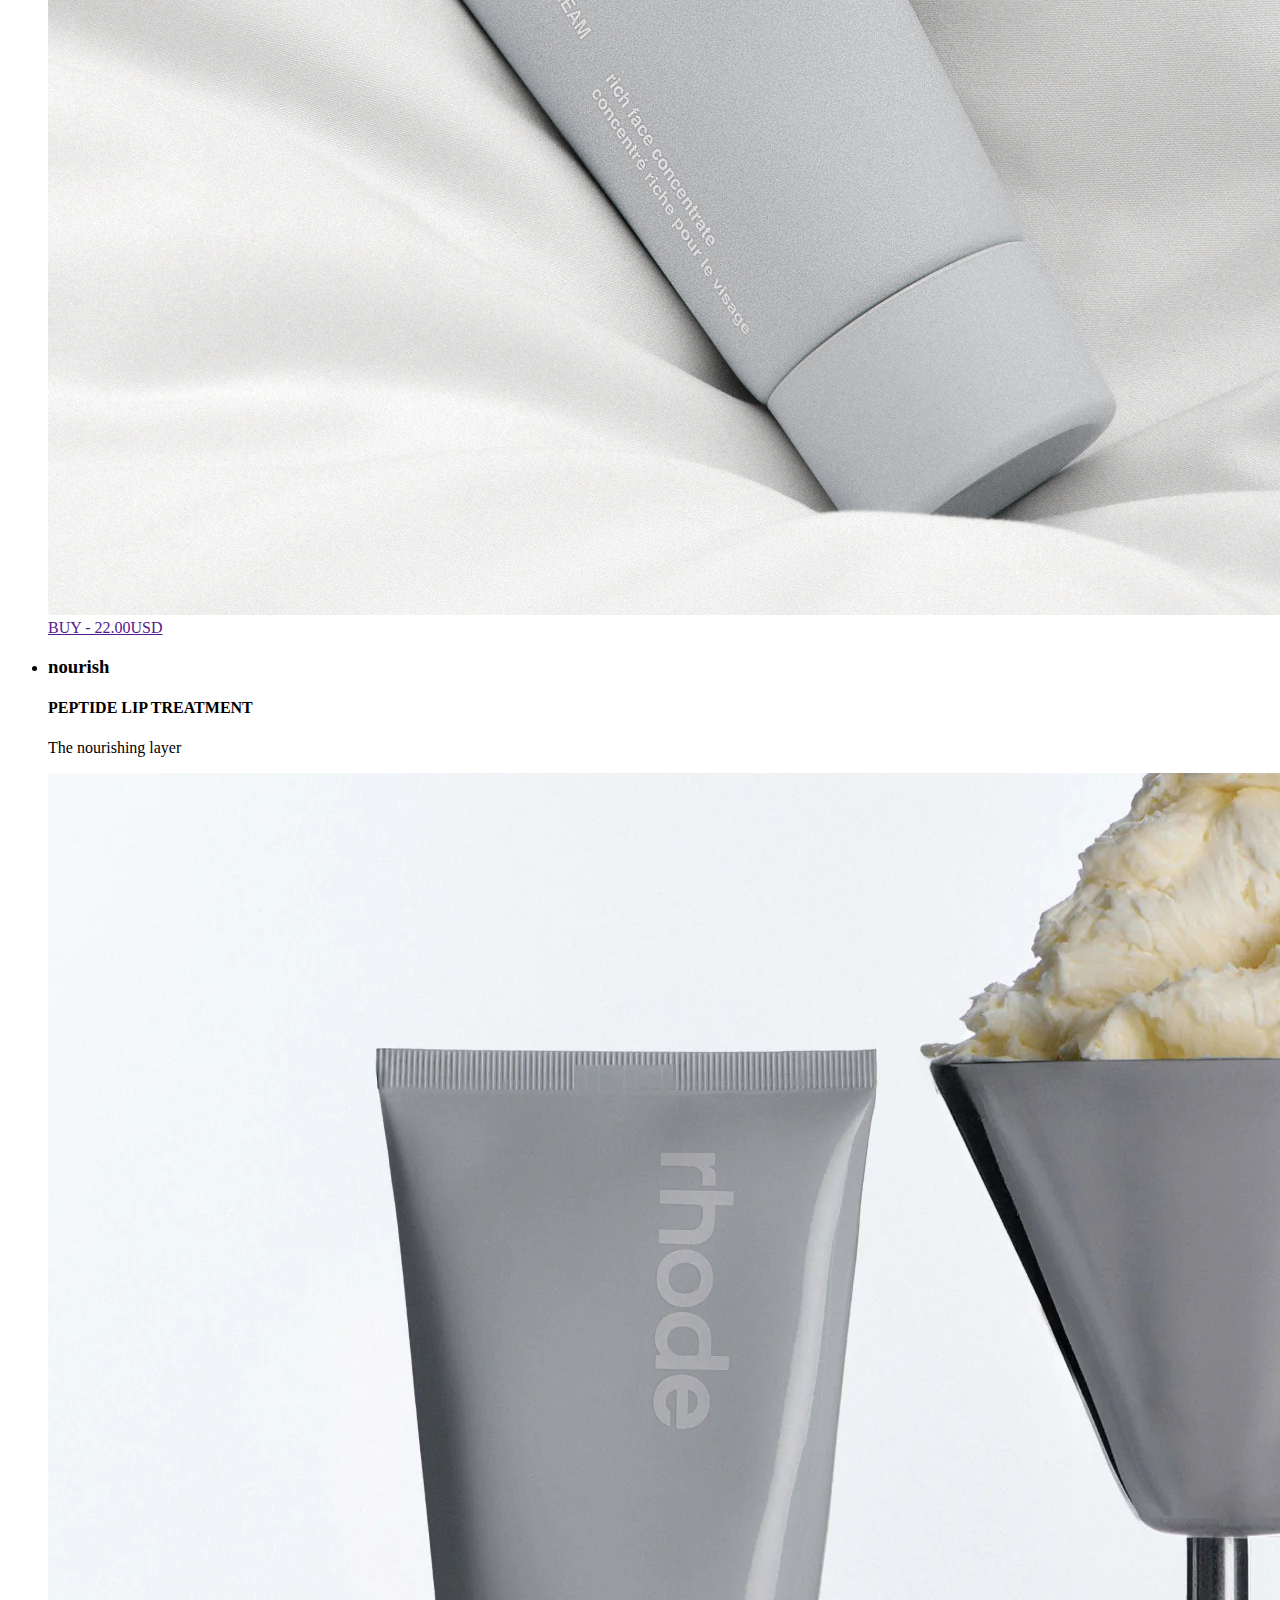
==== commit 817a25f2: "27/11" ====
--- a/index.html
+++ b/index.html
@@ -41,42 +41,42 @@
 
 
 		<section>
-			<h2>Essentials Rhode Skincare</h2> 
+			<h2>rhode best sellers at the moment</h2> 
 			<!-- h2 visually hidden maken -->
 			<ul>
 				<li>
 					<h3>tint</h3>
 					<h4>PEPTIDE LIP TINT</h4>
 					<P>Limited edition shade</P>
-					<img src="images/menu_image-cinnamonroll_medium.png" alt="">
+					<img src="images/menu_image-cinnamonroll_medium.png" alt="cinnamonroll liptint">
 					<a href="#">BUY LIP TINT - 18 USD</a>
 				</li>
 				<li>
 					<h3>duo</h3>
 					<h4>BIRTHDAY DUO</h4>
 					<P>Pocket Blush + Peptide Lip Tint</P>
-					<img src="images/bdayduo-main_medium.png" alt="">
+					<img src="images/bdayduo-main_medium.png" alt="bday duo products">
 					<a href="#">BUY BDAY DUO - 42 USD</a>
 				</li>
 				<li>
 					<h3>case</h3>
 					<h4>FALL LIP CASE</h4>
 					<P>Four limited edition colors</P>
-					<img src="images/product_card_-_raspberry_case_-_standing_medium.jpg" alt="">
+					<img src="images/product_card_-_raspberry_case_-_standing_medium.jpg" alt="raspberry phone case">
 					<a href="#">BUY lIP CASE - 38 USD</a>
 				</li>
 				<li>
 					<h3>seal</h3>
 					<h4>BARRIER BUTTER</h4>
 					<P>The intensive moisture balm</P>
-					<img src="images/brc-2000x2000_1_2_medium.png" alt="">
+					<img src="images/brc-2000x2000_1_2_medium.png" alt="barrier butter product">
 					<a href="#">BUY BARRIER BUTTER - 38 USD</a>
 				</li>
 				<li>
 					<h3>prep</h3>
 					<h4>GLAZING MILK</h4>
 					<p>The essential prep layer</p>
-					<img src="images/glazing-milk-standing_medium.jpg" alt="">
+					<img src="images/glazing-milk-standing_medium.jpg" alt="glazing milk product">
 					<a href="#">BUY GLAZING MILK - 30 USD </a>
 				</li>
 				<li>
@@ -90,84 +90,77 @@
 					<h3>case</h3>
 					<h4>LIP CASE</h4>
 					<p>Your essentials in one place</p>
-					<img src="" alt="">
+					<img src="images/lip-case-vanilla-product-card_f3c74983-dec3-4ebb-a310-aa298db9a675_medium.jpg" alt="vanilla lipt tint and rhode phone case">
 					<a href="#">BUY LIP CASE - 38 USD</a>
 				</li>
 				<li>
 					<h3>the kit</h3>
 					<h4>THE RHODE KIT</h4>
 					<p>Four daily skin essentials</p>
-					<img src="" alt="">
-					<a href="#">BUY THE KIT - 109 USD</a>
-				</li>
-				<li>
-					<h3></h3>
-					<h4></h4>
-					<p></p>
-					<img src="" alt="">
-					<a href="#">BUY </a>
+					<img src="images/rhode-kit-product-card_a2ba8a70-ba98-40e0-bdd7-f9349fb01a44_medium.jpg" alt="rhode kit essentials">
+					<a href="">BUY THE KIT - 109 USD</a>
 				</li>
 				<li>
 					<h3>blush</h3>
 					<h4>POCKET BLUSH</h4>
 					<p>The natural flush</p>
-					<img src="" alt="">
-					<a href="#">BUY BLUSH - 24 USD</a>
+					<img src="images/product_card_-_sleepy_girl_medium.jpg" alt="pocket blush product">
+					<a href="">BUY BLUSH - 24 USD</a>
 				</li>
 				<li>
 					<h3>lip tints</h3>
 					<h4>THE PEPTIDE LIP TINTS</h4>
 					<p>All four shades together</p>
-					<img src="" alt="">
-					<a href="#">BUY THE LIPT TINTS - 65 USD</a>
+					<img src="images/menu_-_sq_-_core_tints_1_medium.png" alt="4 peptide lip tints products">
+					<a href="">BUY THE LIPT TINTS - 65 USD</a>
 				</li>
 				<li>
 					<h3>the set</h3>
 					<h4>THE POCKET BLUSHES</h4>
 					<p>ALl six shades together</p>
-					<img src="" alt="">
-					<a href="#">BUY THE SET 130 USD</a>
+					<img src="images/product_card_-_set-flatlay_medium.png" alt="6 pocket blushes">
+					<a href="">BUY THE SET 130 USD</a>
 				</li>
 				<li>
 					<h3>nourish</h3>
 					<h4>PEPTIDE LIP TREATMEN</h4>
 					<p>The nourishing lip layer</p>
-					<img src="" alt="">
-					<a href="#">BUY LIP TREATMENT - 180 USD</a>
+					<img src="images/menu_-_rhode-vanilla_-_SQ_medium.png" alt="peptide lip treatment vanilla">
+					<a href="">BUY LIP TREATMENT - 180 USD</a>
 				</li>
 				<li>
 					<h3>lip treats</h3>
-					<h4>THE PEPTIDE LIP TRETMENTS</h4>
+					<h4>THE PEPTIDE LIP TREATMENTS</h4>
 					<p>All four scents together</p>
-					<img src="" alt="">
-					<a href="#">BUY LIP TREATMENTS - 65 USD</a>
+					<img src="images/product_card_-_treat_set_-_standing_85c75386-9c77-4c3f-9999-1ef4352d5202_medium.jpg" alt="4 scented peptide lip treatment">
+					<a href="">BUY LIP TREATMENTS - 65 USD</a>
 				</li>
 				<li>
 					<h3>cleanse</h3>
 					<h4>PINEAPPLE FRESH</h4>
 					<p>The daily cleanser</p>
-					<img src="" alt="">
+					<img src="images/cleanser-product-card-02_medium.jpg" alt="cleanser product">
 					<a href="#">BUY CLEANSER - 28 USD</a>
 				</li>
 				<li>
 					<h3>the set</h3>
 					<h4>THE BARRIER SET</h4>
 					<p>Skin nourishing trio</p>
-					<img src="" alt="">
+					<img src="images/barrier-set-product-card_medium.jpg" alt="the barrier set">
 					<a href="#">BUY THE SET - 82 USD</a>
 				</li>
 				<li>
 					<h3>glaze</h3>
 					<h4>PEPTIDE GLAZING FLUID</h4>
 					<p>The dewy hydration layer</p>
-					<img src="" alt="">
-					<a href="#">BUY GLAZE - 30 USD</a>
+					<img src="images/product-card-glaze_medium.jpg" alt="peptide glazing fluid product">
+					<a href="">BUY GLAZE - 30 USD</a>
 				</li>
 				<li>
 					<h3>comfort</h3>
 					<h4>BARRIER RESTORE CREAM</h4>
 					<p>The rich recovery layer</p>
-					<img src="" alt="">
+					<img src="images/brc_1_f0681be4-79d5-4ddf-bff4-55e8fdbb3b4b_medium.jpg" alt="barrier restore cream product">
 					<a href="#">BUY BRC - 30 USD </a>
 				</li>
 			</ul>
@@ -176,58 +169,115 @@
 		<section>
 			<h2>a dash of cinnamon</h2>
 			<p>Meet the new Birthday Duo. This limited edition set includes a Pocket Blush shade of your choice and our new Peptide Lip Tint in Cinnamon Roll, a shimmery gloss with a hint of spiced brown that smells like a warm, glazed cinnamon roll. All bundled together in a little blush-shaped box.</p>
-			<img src="images/jasmine-duos-hp_1_medium.jpg" alt="">
+			<img src="images/jasmine-duos-hp_1_medium.jpg" alt="bday duo set">
 			<a href="#">GET THE DUO</a>
 		</section>
 
-		<section>
-			<h2>the rhode booth takes community goods</h2>
-			<img src="#" alt="">
-			<p>Hi Los Angeles. The rhode booth is coming to Community Goods on November 22nd and 23rd. Come find us to take some pics and get a Cinnamon Roll Peptide Lip Tint.</p>
-			<a href="#">SAVE THE DATE</a>
-		</section>
 
 		<section>
 			<h2>one of really everything really good</h2>
 			<p>At rhode, our beauty philosophy is to make one of everything really good. To us, that means a collection of intentional, high-performance essentials you reach for on a daily basis. The ones you love, rely on, and always come back to.</p>
-			<img src="images/HP-swatches-mobile_697565b1-5a33-4433-82d8-d19aecc381ff_small.jpg" alt="">
+			<img src="images/HP-swatches-mobile_697565b1-5a33-4433-82d8-d19aecc381ff_small.jpg" alt="background picture">
 			<a href="">MEET RHODE</a>
 		</section>
 
 		<section>			
-			<h2>cleanse</h2>
-			
-
+			<h2>rhode skincare steps</h2>
 			<ul>
 				<li>
-					<h3>PINEAPPLE FRESH</h3>
+					<h3>cleanse</h3>
+					<h4>PINEAPPLE REFRESH</h4>
 					<p>The daily cleanser</p>
-					<img src="#" alt="">
+					<img src="images/home-section-carrousel2-/cleanse1-carrousel.webp" alt="pineapple refresh">
 					<a href="">BUY - 28.00USD</a>
 				</li>
-				<li></li>
-				<li></li>
-				<li></li>
-				<li></li>
+				<li>
+					<h3>prep</h3>
+					<h4>GLAZING MILK</h4>
+					<p>THe essential prep layer</p>
+					<img src="images/home-section-carrousel2-/cleanse1-carrousel.webp" alt="glazing milk">
+					<a href="">BUY - 30.00USD</a>
+				</li>
+				<li>
+					<h3>glaze</h3>
+					<h1>PEPTIDE GLAZING FLUID</h1>
+					<p>The dewy hydration layer</p>
+					<img src="images/home-section-carrousel2-/prep2-carrousel.webp" alt="peptide glazing fluid">
+					<a href="">BUY - 30.00USD</a>
+				</li>
+				<li>
+					<h3>comfort</h3>
+					<h4>BARRIER RESTORE CREAM</h4>
+					<p>The rich recovery layer</p>
+					<img src="images/home-section-carrousel2-/glaze3-carrousel.webp" alt="barrier restore cr4eam">
+					<a href="">BUY - 30.00USD</a>
+				</li>
+				<li>
+					<h3>seal</h3>
+					<h4>BARRIER BUTTER</h4>
+					<p>The intensive moisture balm</p>
+					<img src="images/home-section-carrousel2-/comfort4-carrousel.jpg" alt="barrier butter">
+					<a href="">BUY - 22.00USD</a>
+				</li>
+				<li>
+					<h3>nourish</h3>
+					<h4>PEPTIDE LIP TREATMENT</h4>
+					<p>The nourishing layer</p>
+					<img src="images/home-section-carrousel2-/seal5-carrousel.webp" alt="peptide lip treatment">
+					<a href="">BUY - 18.00USD</a>
+				</li>
+				<li>
+					<h3>tint</h3>
+					<h4>PEPTIDE LIPTINT</h4>
+					<p>The tinted lip layer</p>
+					<img src="images/home-section-carrousel2-/tint7-carrousel.webp" alt="peptide liptint">
+					<a href="#">BUY - 18.00USD</a>
+				</li>
+				<li>
+					<h3>blush</h3>
+					<h4>POCKET BLUSH</h4>
+					<p>The natural flush</p>
+					<img src="images/home-section-carrousel2-/blush8-carrousel.webp" alt="blush">
+					<a href="#">BUY - 24.00USD</a>
+				</li>
 			</ul>
 		</section>
 
 		<section>
-			<img src="#" alt="">
-			<p>@sambinaa cinnamon roll lip tint</p>
-			<p>@aishapotter fall lip case</p>
+			<h2>you + rhode</h2>
+			<ul>
+				<li>
+					<p>@sambinaa ♡ cinnamon roll lip tint</p>
+					<img src="images/home-section-carrousel3/sambina-img.webp" alt="sambina's favorite product">
+				</li>
+				<li>
+					<p>@aishapotter ♡ fall lip case</p>
+					<img src="images/home-section-carrousel3/aishapotter-img.webp" alt="aishapotter's favorite product">
+				</li>
+				<li>
+					<p>@kiki.ransom ♡ cinnanmon roll lip tint</p>
+					<img src="images/home-section-carrousel3/kiki.ransom-img.webp" alt="kiki's favorite product">
+				</li>
+				<li>
+					<p>@xoxotsumi ♡ cinnamon roll lip tint</p>
+					<img src="images/home-section-carrousel3/xoxotsumi-img.webp" alt="sumi's favorite product">
+				</li>
+				<li>
+					<p>@evarankiin ♡ barrier butter</p>
+					<img src="images/home-section-carrousel3/evarankiin-img.webp" alt="eva's favorite product">
+				</li>
+			</ul>
+
+
 			<a href="">FIND US ON SOCIAL</a>
 		</section>
 
 		<section>
 			<h2>To RESTORE and NURTURE the skin you have now for lasting results that reveal themselves over time.</h2>
-			<img src="#" alt="">
+			<img src="images/img-section7.webp" alt="hailey bieber">
 			<a href="">OUR VALUES</a>
 		</section>
 
-
-
-		<script defer src="scripts/script.js"></script>
 	</main>
 
 	<footer>
@@ -256,6 +306,6 @@
 	
 
 	
-
+	<script defer src="scripts/script.js"></script>
 
 </html>
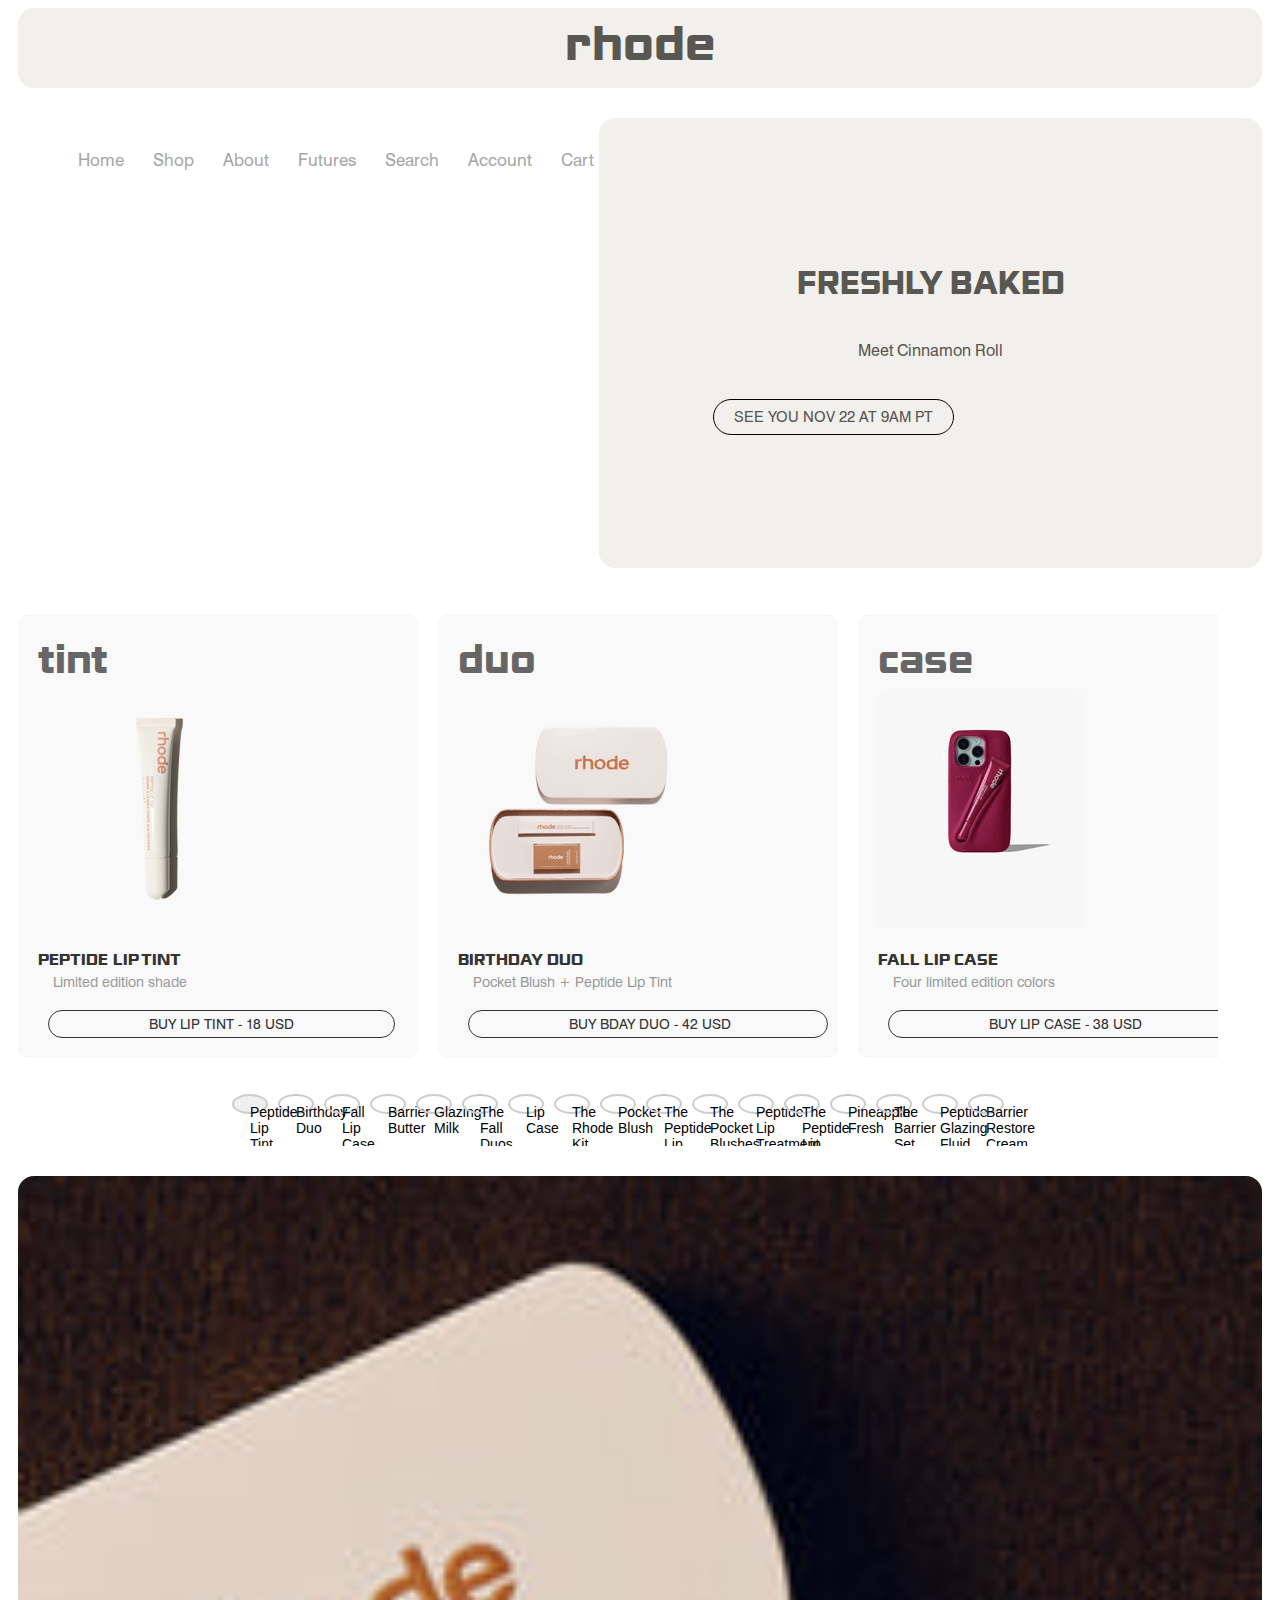
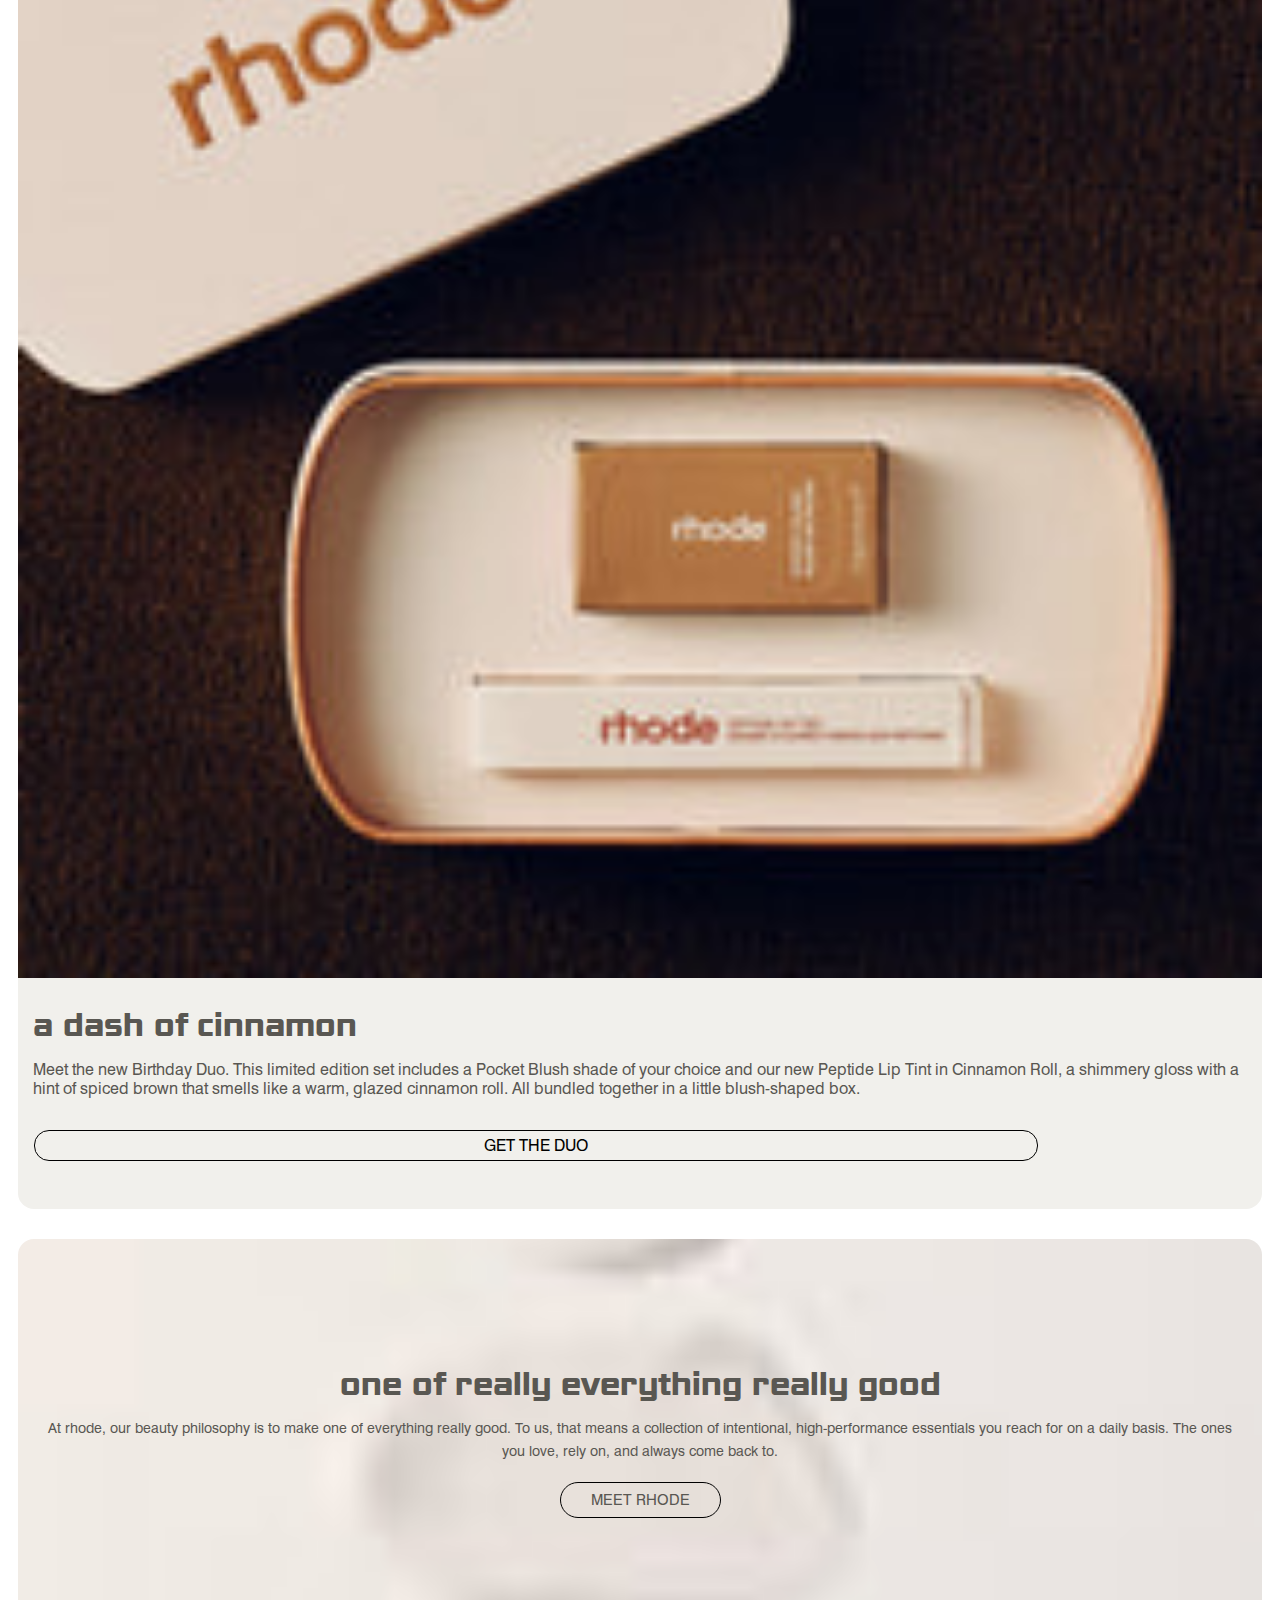
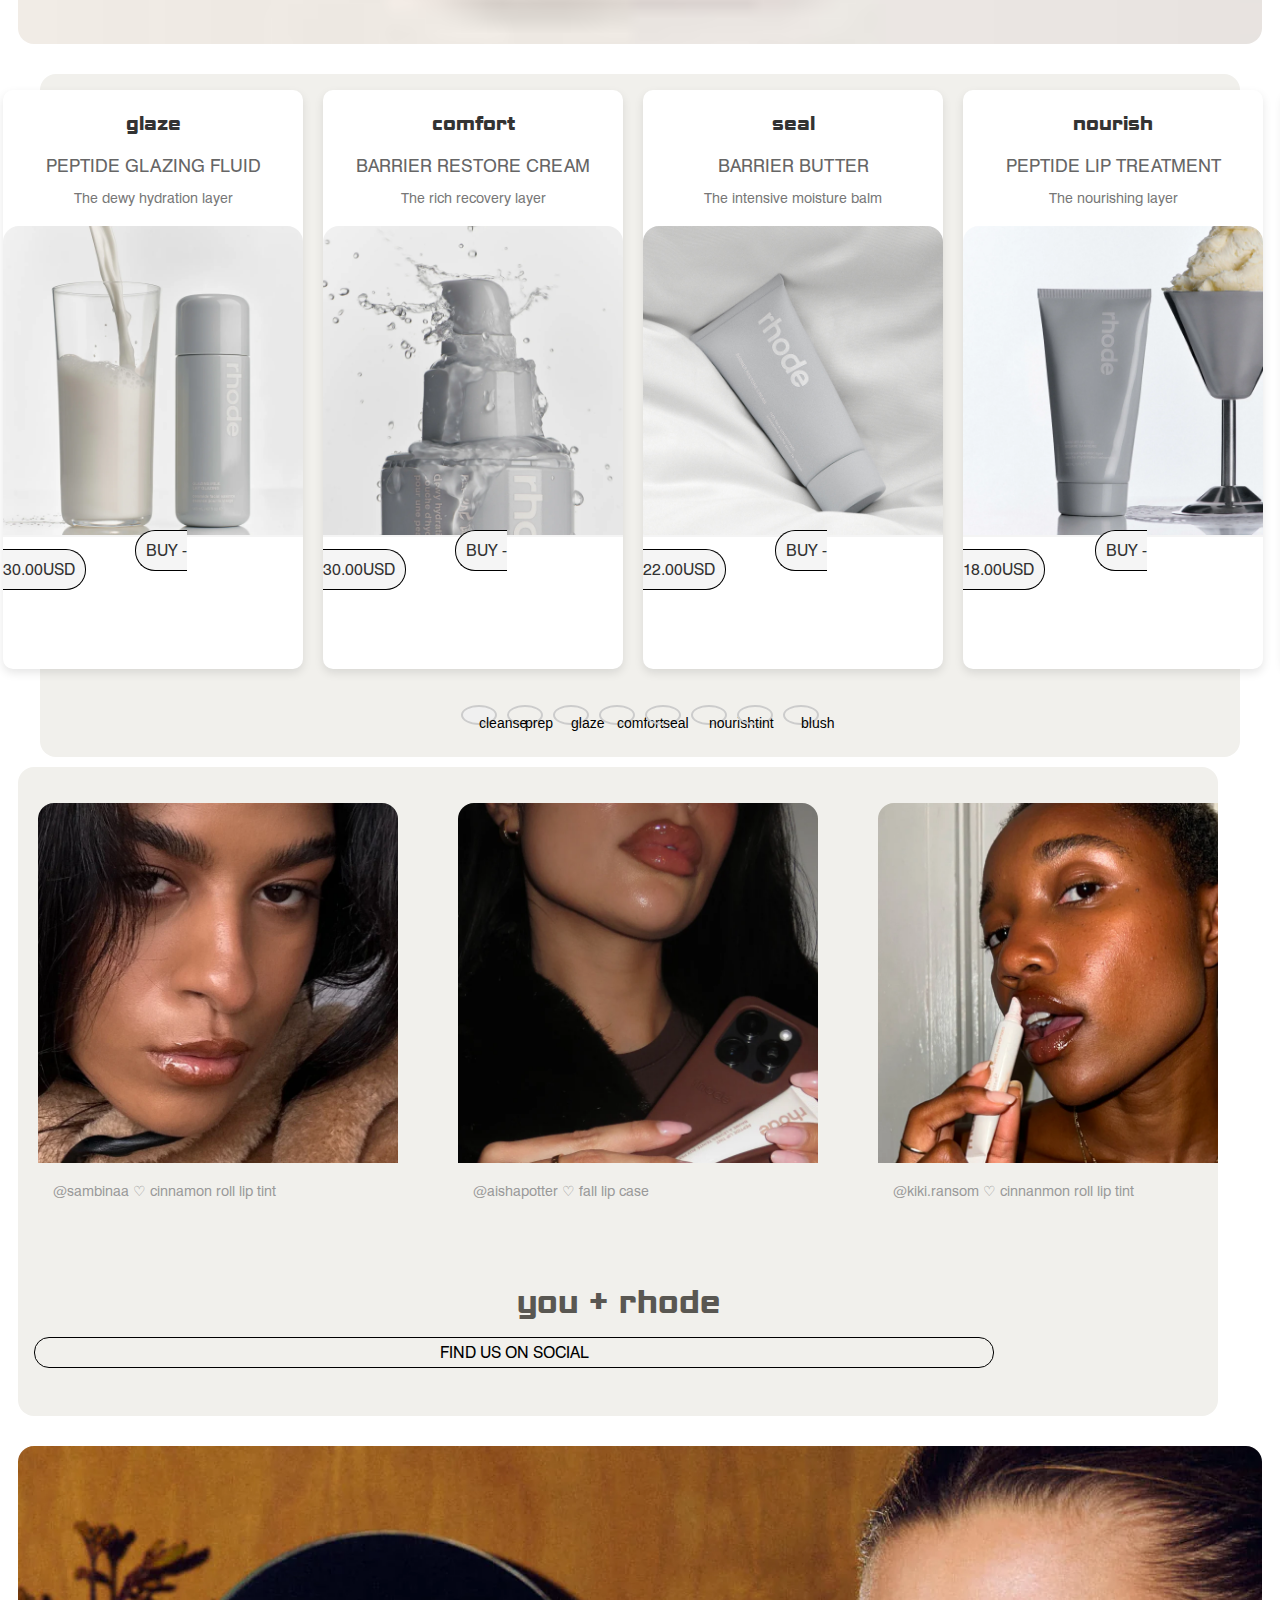
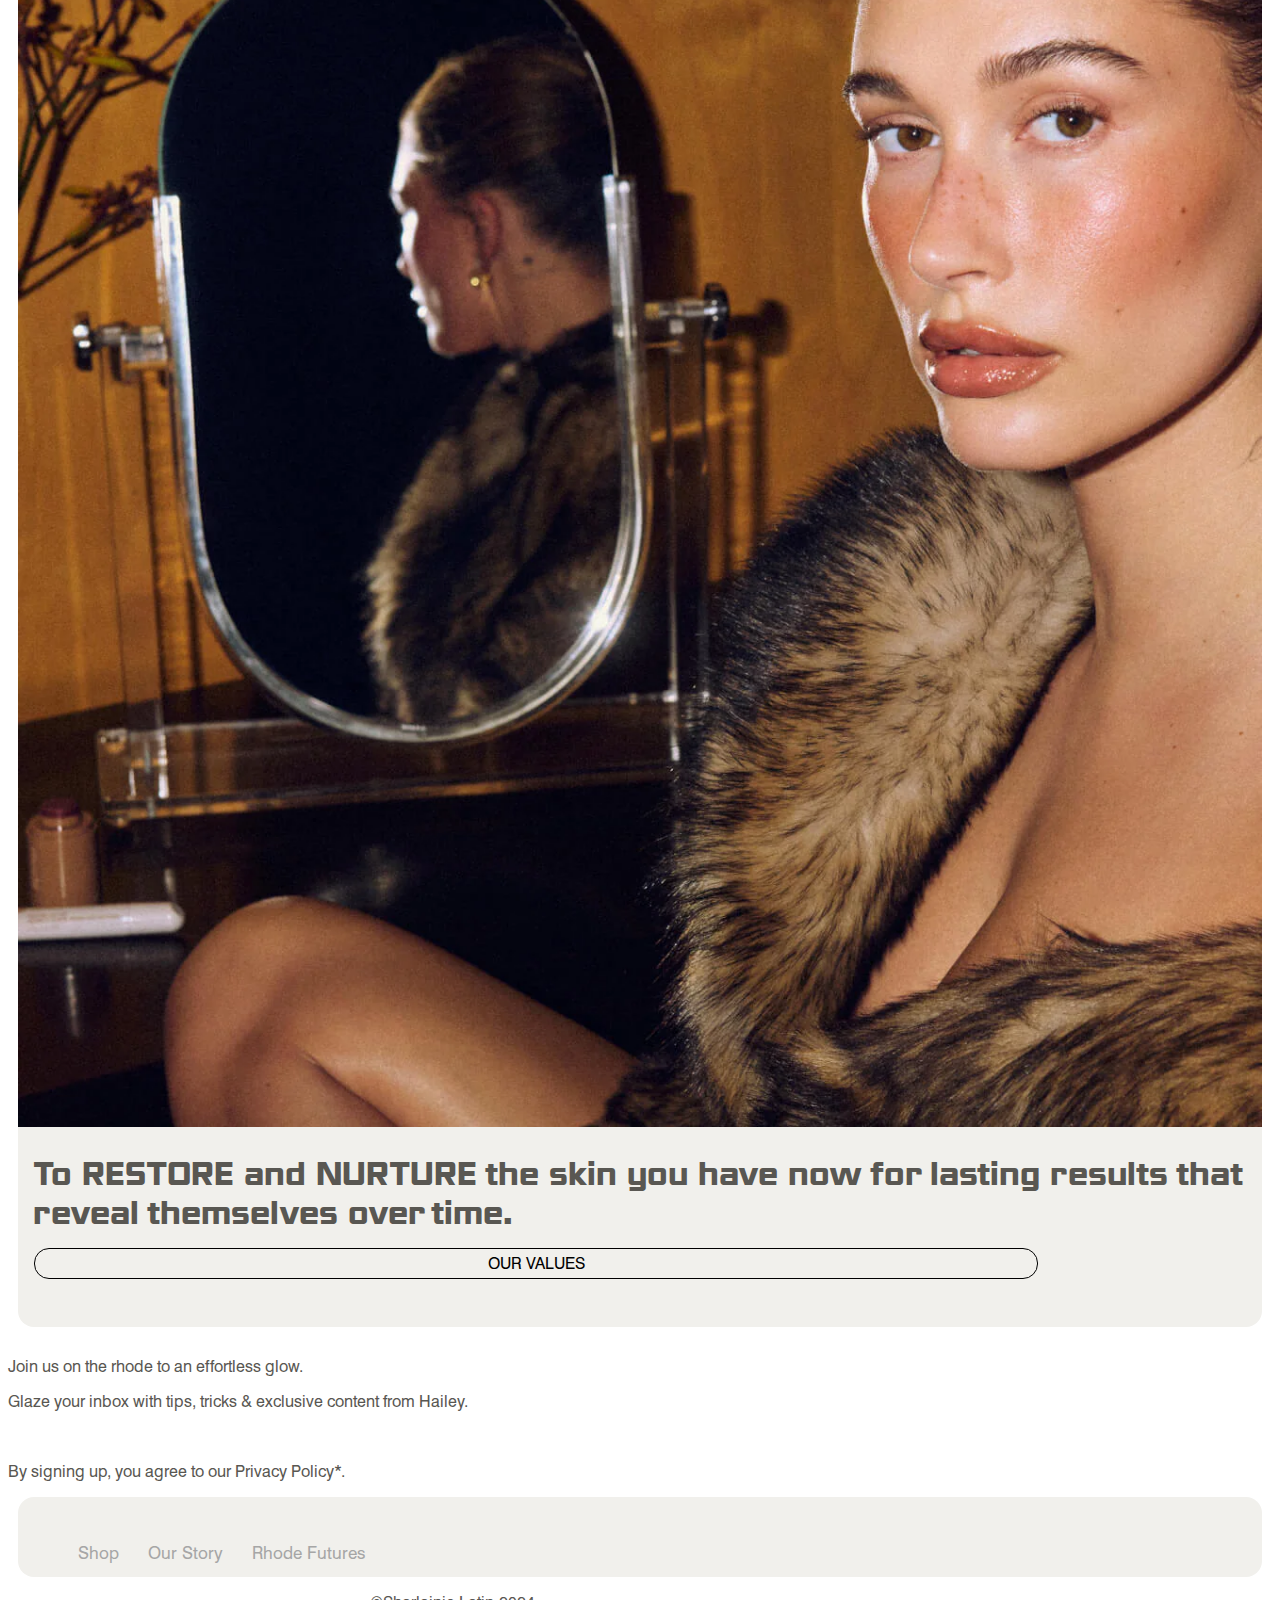
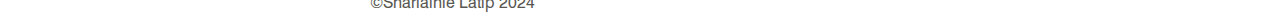
==== commit 77efad04: "5 dec update" ====
--- a/index.html
+++ b/index.html
@@ -6,7 +6,7 @@
 	<meta name="author" content="jouw naam">
 	<meta name="viewport" content="width=device-width, initial-scale=1">
 	
-	<title>Howdy FED2425</title>
+	<title>rhode</title>
 	
 	<link href="styles/style.css" rel="stylesheet">
 	<link rel="icon" type="image/svg+xml" href="images/favicon.svg">
@@ -17,153 +17,189 @@
 	<body>
 
 		<header>
-			<nav>
-			  <ul>
-				<li><a href="">Shop</a></li>
-				<li><a href="">About</a></li>
-				<li><a href="futures.html">Futures</a></li>
-				<li><a href="">Search</a></li>
-				<li><a href="">Account</a></li>
-				<li><a href="">Cart</a></li>
-			  </ul>
-			</nav>
-		  </header>
-		<h1>rhode</h1>
+			<nav class="header-nav">
+				<div class="h1-container">
+					<a href="index.html">
+					<h1>rhode</h1></a>
+				</div>
+				<input type="checkbox" id="check">
+					<label for="check" class="checkbtn">
+						<i class="material-icons" style="font-size:36px">
+							<img src="images/menubar.png" alt="menu">
+						</i>
+					</label>
+					<ul class="header-ul">
+						<li><a class="active" href="index.html">Home</a></li>
+						<li><a href="">Shop</a></li>
+						<li><a href="">About</a></li>
+						<li><a href="futures.html">Futures</a></li>
+						<li><a href="">Search</a></li>
+						<li><a href="">Account</a></li>
+						<li><a href="">Cart</a></li>
+					</ul>
+				</nav>
+		</header>
+
+
+
 
 		<main>
 
-		<section>
+		<section class="vid1-background-container">
 			<h2>FRESHLY BAKED</h2>
 			<p>Meet Cinnamon Roll</p>
-			<img src="#" alt="">
+			<div>
+				<!-- <video src="videos/rhode-video.mp4"></video> -->
+			</div>
 			<a href="#">SEE YOU NOV 22 AT 9AM PT</a>
 		</section>
 
 
-		<section>
-			<h2>rhode best sellers at the moment</h2> 
+		<section class="carousel1-container">
+			<h2 class="h2-visually-hidden">rhode best sellers at the moment</h2> 
 			<!-- h2 visually hidden maken -->
-			<ul>
-				<li>
-					<h3>tint</h3>
-					<h4>PEPTIDE LIP TINT</h4>
-					<P>Limited edition shade</P>
-					<img src="images/menu_image-cinnamonroll_medium.png" alt="cinnamonroll liptint">
-					<a href="#">BUY LIP TINT - 18 USD</a>
-				</li>
-				<li>
-					<h3>duo</h3>
-					<h4>BIRTHDAY DUO</h4>
-					<P>Pocket Blush + Peptide Lip Tint</P>
-					<img src="images/bdayduo-main_medium.png" alt="bday duo products">
-					<a href="#">BUY BDAY DUO - 42 USD</a>
-				</li>
-				<li>
-					<h3>case</h3>
-					<h4>FALL LIP CASE</h4>
-					<P>Four limited edition colors</P>
-					<img src="images/product_card_-_raspberry_case_-_standing_medium.jpg" alt="raspberry phone case">
-					<a href="#">BUY lIP CASE - 38 USD</a>
-				</li>
-				<li>
-					<h3>seal</h3>
-					<h4>BARRIER BUTTER</h4>
-					<P>The intensive moisture balm</P>
-					<img src="images/brc-2000x2000_1_2_medium.png" alt="barrier butter product">
-					<a href="#">BUY BARRIER BUTTER - 38 USD</a>
-				</li>
-				<li>
-					<h3>prep</h3>
-					<h4>GLAZING MILK</h4>
-					<p>The essential prep layer</p>
-					<img src="images/glazing-milk-standing_medium.jpg" alt="glazing milk product">
-					<a href="#">BUY GLAZING MILK - 30 USD </a>
-				</li>
-				<li>
-					<h3>blush + tint</h3>
-					<h4>THE FALL DUOS</h4>
-					<p>Cozy fall combos</p>
-					<img src="images/espresso-duo-product-card_3a83b671-3a65-4595-8318-56b7556eb8f8_medium.jpg" alt="">
-					<a href="#">BUY THE DUO - 42 USD </a>
-				</li>
-				<li>
-					<h3>case</h3>
-					<h4>LIP CASE</h4>
-					<p>Your essentials in one place</p>
-					<img src="images/lip-case-vanilla-product-card_f3c74983-dec3-4ebb-a310-aa298db9a675_medium.jpg" alt="vanilla lipt tint and rhode phone case">
-					<a href="#">BUY LIP CASE - 38 USD</a>
-				</li>
-				<li>
-					<h3>the kit</h3>
-					<h4>THE RHODE KIT</h4>
-					<p>Four daily skin essentials</p>
-					<img src="images/rhode-kit-product-card_a2ba8a70-ba98-40e0-bdd7-f9349fb01a44_medium.jpg" alt="rhode kit essentials">
-					<a href="">BUY THE KIT - 109 USD</a>
-				</li>
-				<li>
-					<h3>blush</h3>
-					<h4>POCKET BLUSH</h4>
-					<p>The natural flush</p>
-					<img src="images/product_card_-_sleepy_girl_medium.jpg" alt="pocket blush product">
-					<a href="">BUY BLUSH - 24 USD</a>
-				</li>
-				<li>
-					<h3>lip tints</h3>
-					<h4>THE PEPTIDE LIP TINTS</h4>
-					<p>All four shades together</p>
-					<img src="images/menu_-_sq_-_core_tints_1_medium.png" alt="4 peptide lip tints products">
-					<a href="">BUY THE LIPT TINTS - 65 USD</a>
-				</li>
-				<li>
-					<h3>the set</h3>
-					<h4>THE POCKET BLUSHES</h4>
-					<p>ALl six shades together</p>
-					<img src="images/product_card_-_set-flatlay_medium.png" alt="6 pocket blushes">
-					<a href="">BUY THE SET 130 USD</a>
-				</li>
-				<li>
-					<h3>nourish</h3>
-					<h4>PEPTIDE LIP TREATMEN</h4>
-					<p>The nourishing lip layer</p>
-					<img src="images/menu_-_rhode-vanilla_-_SQ_medium.png" alt="peptide lip treatment vanilla">
-					<a href="">BUY LIP TREATMENT - 180 USD</a>
-				</li>
-				<li>
-					<h3>lip treats</h3>
-					<h4>THE PEPTIDE LIP TREATMENTS</h4>
-					<p>All four scents together</p>
-					<img src="images/product_card_-_treat_set_-_standing_85c75386-9c77-4c3f-9999-1ef4352d5202_medium.jpg" alt="4 scented peptide lip treatment">
-					<a href="">BUY LIP TREATMENTS - 65 USD</a>
-				</li>
-				<li>
-					<h3>cleanse</h3>
-					<h4>PINEAPPLE FRESH</h4>
-					<p>The daily cleanser</p>
-					<img src="images/cleanser-product-card-02_medium.jpg" alt="cleanser product">
-					<a href="#">BUY CLEANSER - 28 USD</a>
-				</li>
-				<li>
-					<h3>the set</h3>
-					<h4>THE BARRIER SET</h4>
-					<p>Skin nourishing trio</p>
-					<img src="images/barrier-set-product-card_medium.jpg" alt="the barrier set">
-					<a href="#">BUY THE SET - 82 USD</a>
-				</li>
-				<li>
-					<h3>glaze</h3>
-					<h4>PEPTIDE GLAZING FLUID</h4>
-					<p>The dewy hydration layer</p>
-					<img src="images/product-card-glaze_medium.jpg" alt="peptide glazing fluid product">
-					<a href="">BUY GLAZE - 30 USD</a>
-				</li>
-				<li>
-					<h3>comfort</h3>
-					<h4>BARRIER RESTORE CREAM</h4>
-					<p>The rich recovery layer</p>
-					<img src="images/brc_1_f0681be4-79d5-4ddf-bff4-55e8fdbb3b4b_medium.jpg" alt="barrier restore cream product">
-					<a href="#">BUY BRC - 30 USD </a>
-				</li>
-			</ul>
+			<div class="carousel1"></div>
+				<ul class="carousel1-items">
+					<li>
+						<h3>tint</h3>
+						<h4>PEPTIDE LIP TINT</h4>
+						<P>Limited edition shade</P>
+						<img src="images/menu_image-cinnamonroll_medium.png" alt="cinnamonroll liptint">
+						<a href="#">BUY LIP TINT - 18 USD</a>
+					</li>
+					<li>
+						<h3>duo</h3>
+						<h4>BIRTHDAY DUO</h4>
+						<P>Pocket Blush + Peptide Lip Tint</P>
+						<img src="images/bdayduo-main_medium.png" alt="bday duo products">
+						<a href="#">BUY BDAY DUO - 42 USD</a>
+					</li>
+					<li>
+						<h3>case</h3>
+						<h4>FALL LIP CASE</h4>
+						<P>Four limited edition colors</P>
+						<img src="images/product_card_-_raspberry_case_-_standing_medium.jpg" alt="raspberry phone case">
+						<a href="#">BUY LIP CASE - 38 USD</a>
+					</li>
+					<li>
+						<h3>seal</h3>
+						<h4>BARRIER BUTTER</h4>
+						<P>The intensive moisture balm</P>
+						<img src="images/brc-2000x2000_1_2_medium.png" alt="barrier butter product">
+						<a href="#">BUY BARRIER BUTTER - 38 USD</a>
+					</li>
+					<li>
+						<h3>prep</h3>
+						<h4>GLAZING MILK</h4>
+						<p>The essential prep layer</p>
+						<img src="images/glazing-milk-standing_medium.jpg" alt="glazing milk product">
+						<a href="#">BUY GLAZING MILK - 30 USD </a>
+					</li>
+					<li>
+						<h3>blush + tint</h3>
+						<h4>THE FALL DUOS</h4>
+						<p>Cozy fall combos</p>
+						<img src="images/espresso-duo-product-card_3a83b671-3a65-4595-8318-56b7556eb8f8_medium.jpg" alt="">
+						<a href="#">BUY THE DUO - 42 USD </a>
+					</li>
+					<li>
+						<h3>case</h3>
+						<h4>LIP CASE</h4>
+						<p>Your essentials in one place</p>
+						<img src="images/lip-case-vanilla-product-card_f3c74983-dec3-4ebb-a310-aa298db9a675_medium.jpg" alt="vanilla lipt tint and rhode phone case">
+						<a href="#">BUY LIP CASE - 38 USD</a>
+					</li>
+					<li>
+						<h3>the kit</h3>
+						<h4>THE RHODE KIT</h4>
+						<p>Four daily skin essentials</p>
+						<img src="images/rhode-kit-product-card_a2ba8a70-ba98-40e0-bdd7-f9349fb01a44_medium.jpg" alt="rhode kit essentials">
+						<a href="">BUY THE KIT - 109 USD</a>
+					</li>
+					<li>
+						<h3>blush</h3>
+						<h4>POCKET BLUSH</h4>
+						<p>The natural flush</p>
+						<img src="images/product_card_-_sleepy_girl_medium.jpg" alt="pocket blush product">
+						<a href="">BUY BLUSH - 24 USD</a>
+					</li>
+					<li>
+						<h3>lip tints</h3>
+						<h4>THE PEPTIDE LIP TINTS</h4>
+						<p>All four shades together</p>
+						<img src="images/menu_-_sq_-_core_tints_1_medium.png" alt="4 peptide lip tints products">
+						<a href="">BUY THE LIPT TINTS - 65 USD</a>
+					</li>
+					<li>
+						<h3>the set</h3>
+						<h4>THE POCKET BLUSHES</h4>
+						<p>ALl six shades together</p>
+						<img src="images/product_card_-_set-flatlay_medium.png" alt="6 pocket blushes">
+						<a href="">BUY THE SET 130 USD</a>
+					</li>
+					<li>
+						<h3>nourish</h3>
+						<h4>PEPTIDE LIP TREATMEN</h4>
+						<p>The nourishing lip layer</p>
+						<img src="images/menu_-_rhode-vanilla_-_SQ_medium.png" alt="peptide lip treatment vanilla">
+						<a href="">BUY LIP TREATMENT - 180 USD</a>
+					</li>
+					<li>
+						<h3>lip treats</h3>
+						<h4>THE PEPTIDE LIP TREATMENTS</h4>
+						<p>All four scents together</p>
+						<img src="images/product_card_-_treat_set_-_standing_85c75386-9c77-4c3f-9999-1ef4352d5202_medium.jpg" alt="4 scented peptide lip treatment">
+						<a href="">BUY LIP TREATMENTS - 65 USD</a>
+					</li>
+					<li>
+						<h3>cleanse</h3>
+						<h4>PINEAPPLE FRESH</h4>
+						<p>The daily cleanser</p>
+						<img src="images/cleanser-product-card-02_medium.jpg" alt="cleanser product">
+						<a href="#">BUY CLEANSER - 28 USD</a>
+					</li>
+					<li>
+						<h3>the set</h3>
+						<h4>THE BARRIER SET</h4>
+						<p>Skin nourishing trio</p>
+						<img src="images/barrier-set-product-card_medium.jpg" alt="the barrier set">
+						<a href="#">BUY THE SET - 82 USD</a>
+					</li>
+					<li>
+						<h3>glaze</h3>
+						<h4>PEPTIDE GLAZING FLUID</h4>
+						<p>The dewy hydration layer</p>
+						<img src="images/product-card-glaze_medium.jpg" alt="peptide glazing fluid product">
+						<a href="">BUY GLAZE - 30 USD</a>
+					</li>
+					<li>
+						<h3>comfort</h3>
+						<h4>BARRIER RESTORE CREAM</h4>
+						<p>The rich recovery layer</p>
+						<img src="images/brc_1_f0681be4-79d5-4ddf-bff4-55e8fdbb3b4b_medium.jpg" alt="barrier restore cream product">
+						<a href="#">BUY BRC - 30 USD </a>
+					</li>
+				</ul>
+			</div>
+			<div class="carousel1-dots">
+				<button data-index="0" class="active">Peptide Lip Tint</button>
+				<button data-index="1">Birthday Duo</button>
+				<button data-index="2">Fall Lip Case</button>
+				<button data-index="3">Barrier Butter</button>
+				<button data-index="4">Glazing Milk</button>
+				<button data-index="5">The Fall Duos</button>
+				<button data-index="6">Lip Case</button>
+				<button data-index="7">The Rhode Kit</button>
+				<button data-index="8">Pocket Blush</button>
+				<button data-index="9">The Peptide Lip Tints</button>
+				<button data-index="10">The Pocket Blushes</button>
+				<button data-index="11">Peptide Lip Treatment</button>
+				<button data-index="12">The Peptide Lip Treatments</button>
+				<button data-index="13">Pineapple Fresh</button>
+				<button data-index="14">The Barrier Set</button>
+				<button data-index="15">Peptide Glazing Fluid</button>
+				<button data-index="16">Barrier Restore Cream</button>
+			</div>
 		</section>
 
 		<section>
@@ -174,78 +210,92 @@
 		</section>
 
 
-		<section>
-			<h2>one of really everything really good</h2>
+		<section class="img1-background-container" style="background-image: url('images/HP-swatches-mobile_697565b1-5a33-4433-82d8-d19aecc381ff_small.jpg');">
+				<h2>one of really everything really good</h2>
 			<p>At rhode, our beauty philosophy is to make one of everything really good. To us, that means a collection of intentional, high-performance essentials you reach for on a daily basis. The ones you love, rely on, and always come back to.</p>
-			<img src="images/HP-swatches-mobile_697565b1-5a33-4433-82d8-d19aecc381ff_small.jpg" alt="background picture">
+			<!-- <img div="img1-container"	 src="images/HP-swatches-mobile_697565b1-5a33-4433-82d8-d19aecc381ff_small.jpg" alt="background picture"> -->
 			<a href="">MEET RHODE</a>
 		</section>
 
-		<section>			
-			<h2>rhode skincare steps</h2>
-			<ul>
-				<li>
-					<h3>cleanse</h3>
-					<h4>PINEAPPLE REFRESH</h4>
-					<p>The daily cleanser</p>
-					<img src="images/home-section-carrousel2-/cleanse1-carrousel.webp" alt="pineapple refresh">
-					<a href="">BUY - 28.00USD</a>
-				</li>
-				<li>
-					<h3>prep</h3>
-					<h4>GLAZING MILK</h4>
-					<p>THe essential prep layer</p>
-					<img src="images/home-section-carrousel2-/cleanse1-carrousel.webp" alt="glazing milk">
-					<a href="">BUY - 30.00USD</a>
-				</li>
-				<li>
-					<h3>glaze</h3>
-					<h1>PEPTIDE GLAZING FLUID</h1>
-					<p>The dewy hydration layer</p>
-					<img src="images/home-section-carrousel2-/prep2-carrousel.webp" alt="peptide glazing fluid">
-					<a href="">BUY - 30.00USD</a>
-				</li>
-				<li>
-					<h3>comfort</h3>
-					<h4>BARRIER RESTORE CREAM</h4>
-					<p>The rich recovery layer</p>
-					<img src="images/home-section-carrousel2-/glaze3-carrousel.webp" alt="barrier restore cr4eam">
-					<a href="">BUY - 30.00USD</a>
-				</li>
-				<li>
-					<h3>seal</h3>
-					<h4>BARRIER BUTTER</h4>
-					<p>The intensive moisture balm</p>
-					<img src="images/home-section-carrousel2-/comfort4-carrousel.jpg" alt="barrier butter">
-					<a href="">BUY - 22.00USD</a>
-				</li>
-				<li>
-					<h3>nourish</h3>
-					<h4>PEPTIDE LIP TREATMENT</h4>
-					<p>The nourishing layer</p>
-					<img src="images/home-section-carrousel2-/seal5-carrousel.webp" alt="peptide lip treatment">
-					<a href="">BUY - 18.00USD</a>
-				</li>
-				<li>
-					<h3>tint</h3>
-					<h4>PEPTIDE LIPTINT</h4>
-					<p>The tinted lip layer</p>
-					<img src="images/home-section-carrousel2-/tint7-carrousel.webp" alt="peptide liptint">
-					<a href="#">BUY - 18.00USD</a>
-				</li>
-				<li>
-					<h3>blush</h3>
-					<h4>POCKET BLUSH</h4>
-					<p>The natural flush</p>
-					<img src="images/home-section-carrousel2-/blush8-carrousel.webp" alt="blush">
-					<a href="#">BUY - 24.00USD</a>
-				</li>
+		<section class="carousel2-container">			
+			<h2 class="h2-visually-hidden">rhode skincare steps</h2>
+			<!-- h2 visually hidden maken -->
+			<div class="carousel2">
+				<ul class="carousel2-items">
+					<li>
+						<h3>cleanse</h3>
+						<h4>PINEAPPLE REFRESH</h4>
+						<p>The daily cleanser</p>
+						<img src="images/home-section-carrousel2-/cleanse1-carrousel.webp" alt="pineapple refresh">
+						<a href="">BUY - 28.00USD</a>
+					</li>
+					<li>
+						<h3>prep</h3>
+						<h4>GLAZING MILK</h4>
+						<p>THe essential prep layer</p>
+						<img src="images/home-section-carrousel2-/cleanse1-carrousel.webp" alt="glazing milk">
+						<a href="">BUY - 30.00USD</a>
+					</li>
+					<li>
+						<h3>glaze</h3>
+						<h4>PEPTIDE GLAZING FLUID</h4>
+						<p>The dewy hydration layer</p>
+						<img src="images/home-section-carrousel2-/prep2-carrousel.webp" alt="peptide glazing fluid">
+						<a href="">BUY - 30.00USD</a>
+					</li>
+					<li>
+						<h3>comfort</h3>
+						<h4>BARRIER RESTORE CREAM</h4>
+						<p>The rich recovery layer</p>
+						<img src="images/home-section-carrousel2-/glaze3-carrousel.webp" alt="barrier restore cr4eam">
+						<a href="">BUY - 30.00USD</a>
+					</li>
+					<li>
+						<h3>seal</h3>
+						<h4>BARRIER BUTTER</h4>
+						<p>The intensive moisture balm</p>
+						<img src="images/home-section-carrousel2-/comfort4-carrousel.jpg" alt="barrier butter">
+						<a href="">BUY - 22.00USD</a>
+					</li>
+					<li>
+						<h3>nourish</h3>
+						<h4>PEPTIDE LIP TREATMENT</h4>
+						<p>The nourishing layer</p>
+						<img src="images/home-section-carrousel2-/seal5-carrousel.webp" alt="peptide lip treatment">
+						<a href="">BUY - 18.00USD</a>
+					</li>
+					<li>
+						<h3>tint</h3>
+						<h4>PEPTIDE LIPTINT</h4>
+						<p>The tinted lip layer</p>
+						<img src="images/home-section-carrousel2-/tint7-carrousel.webp" alt="peptide liptint">
+						<a href="#">BUY - 18.00USD</a>
+					</li>
+					<li>
+						<h3>blush</h3>
+						<h4>POCKET BLUSH</h4>
+						<p>The natural flush</p>
+						<img src="images/home-section-carrousel2-/blush8-carrousel.webp" alt="blush">
+						<a href="#">BUY - 24.00USD</a>
+					</li>
 			</ul>
-		</section>
-
-		<section>
+		</div>
+		<div class="carousel1-dots">
+			<button data-index="0" class="active">cleanse</button>
+			<button data-index="1">prep</button>
+			<button data-index="2">glaze</button>
+			<button data-index="3">comfort</button>
+			<button data-index="4">seal</button>
+			<button data-index="5">nourish</button>
+			<button data-index="6">tint</button>
+			<button data-index="7">blush</button>
+		</div>
+		</section>
+
+		<section class="carousel3-container">
 			<h2>you + rhode</h2>
-			<ul>
+			<div class="carousel3">
+			<ul class="carousel3-items">
 				<li>
 					<p>@sambinaa ♡ cinnamon roll lip tint</p>
 					<img src="images/home-section-carrousel3/sambina-img.webp" alt="sambina's favorite product">
@@ -267,8 +317,7 @@
 					<img src="images/home-section-carrousel3/evarankiin-img.webp" alt="eva's favorite product">
 				</li>
 			</ul>
-
-
+		</div>
 			<a href="">FIND US ON SOCIAL</a>
 		</section>
 
@@ -285,7 +334,7 @@
 		<p>Join us on the rhode to an effortless glow.</p>
 		<p>Glaze your inbox with tips, tricks & exclusive content from Hailey.</p>
 	
-		<form action="Email Adress">
+		<form action="EmailAdress">
 				<a href="">SUBSCRIBE</a>
 		</form>
 	
@@ -302,10 +351,11 @@
 			<p>&copy;Sharlainie Latip 2024</p>
 	  </footer>
 
+	  <script defer src="scripts/script.js"></script>
+
 	</body>
 	
 
 	
-	<script defer src="scripts/script.js"></script>
 
 </html>
--- a/styles/style.css
+++ b/styles/style.css
@@ -27,4 +27,683 @@
 /* JOUW STYLING */
 /****************/
 
-/* jouw code */+/* jouw code */
+
+body {
+  background-color: white;
+  color: #595752;
+}
+
+@font-face {
+    font-family: "rhodefont";
+    font-weight: bold;
+    src: url('../fonts/NNRektoratWeb-Heavy1.woff2');
+}
+
+@font-face {
+  font-family: "rhodefont";
+  font-weight: normal;
+  src: url('../fonts/testfont1.woff2');
+}
+
+@font-face {
+  font-family: "rhodefont";
+  font-weight: thin;
+  src: url('../fonts/testfont2.woff2');
+}
+
+h2 {
+  font-family: "rhodefont";
+  font-weight: bold;
+}
+
+
+/* voorbeeldjes van bold en normal, copy paste dit per element */
+h3 {
+  font-family: "rhodefont";
+  font-weight: bold;
+}
+
+h4 {
+  font-family: "rhodefont";
+  font-weight: normal;
+}
+
+p {
+  font-family: "rhodefont";
+  font-weight: normal;
+}
+
+a {
+  font-family: "rhodefont";
+  font-weight: normal;
+}
+
+/* WAAR HEADER STYLING BEGINT */
+
+nav {
+    background:#F1F0EC;
+    height: 80px;
+    max-width: 100%;
+    border-radius: 1em;
+    margin-left: 10px;
+    margin-right: 10px;
+}
+
+h1 {
+  font-size: 3em;
+  position: relative;
+  align-items: center;
+  text-align: center;
+  margin-top: 0px;
+  padding-top: 5px;
+  font-family: "rhodefont";
+  font-weight: bold;
+  color: #595752;
+}
+
+nav ul {
+    float: left;
+}
+
+nav ul li {
+    display: inline-block;
+    line-height: 80px;
+    margin: 0 5px;
+    margin-left: 20px;
+}
+
+nav ul li a {
+    color: #A6A6A6;
+    font-size: 17px;
+}
+
+a:hover, a:active {
+    background: white;
+    transition: 0.5s;
+}
+
+.checkbtn {
+  position: relative;
+  font-size: 30px;
+  float: left;
+  line-height: 70px;
+  margin-left: 15px;
+  cursor: pointer;
+  display: none;
+}
+
+.checkbtn img {
+    max-width: .75em;
+}
+
+#check {
+    display: none;
+}
+
+@media (max-width:952px) {
+    nav ul li a {
+        font-size: 16px;
+    }
+}
+
+@media (max-width: 858px) {
+    .checkbtn {
+        display: block;
+    }
+    .header-ul {
+        position: fixed;
+        margin-left: 1em;
+        margin-right: 1em;
+        border-radius: 1em;
+        width: 100%;
+        height: 100vh;
+        background: #F1F0EC;
+        top: 100px;
+        left: -100%;
+        text-align: center;
+        opacity: 0%;
+        transform: translateY(-50px);
+        transition: all .5s ease-in-out;
+    }
+    nav ul li {
+        display: inline-block;
+        margin: 50px 10px;
+        line-height: 20px;
+    }
+    nav ul li a {
+        font-size: 18px;
+        border-bottom: 1px solid black;
+    }
+    a:hover, a:active{
+        background: none;
+        color: #595752;
+        animation: dropdown;
+        border-bottom: 1px solid #595752;
+    }
+    #check:checked ~ .header-ul {
+        left: 0;
+        opacity: 1;
+        transform: translateY(0);
+    }
+
+    @keyframes dropdown {
+      from {
+          opacity: 0; /* Start met transparantie */
+          transform: translateY(-50px); /* Beweeg naar beneden */
+      }
+      to {
+          opacity: 1; /* Volledig zichtbaar */
+          transform: translateY(0); /* Op de originele plaats */
+      }
+    }
+}
+
+a {
+    text-decoration: none;
+    list-style: none;
+    color: white;
+}
+
+/* EINDE VAN HEADER STYLING */
+
+/* BEGIN STYLING VAN CAROUSEL1 */
+
+.carousel1-container {
+  max-width: 1200px;
+  margin-left: 10px;
+  margin-right: 10px;
+  overflow: hidden;
+  margin: 10px;
+  text-align: center;
+  position: relative; 
+  background-color: white;
+}
+
+.carousel1 {
+  display: flex;
+  justify-content: center;
+  flex-wrap: nowrap;
+}
+
+.carousel1-items {
+  list-style-type: none;
+  display: flex; 
+  width: 100%;
+  overflow: hidden;
+  flex-wrap: nowrap; 
+  overflow-x: auto; 
+  padding: 0px;
+  gap: 20px; 
+  scrollbar-width: none;
+  background-color: white;
+}
+
+.carousel1-items li {
+  flex: 0 0 400px; 
+  width: 250px;
+  margin: 0;
+  padding: 0;
+  display: flex; 
+  flex-direction: column; 
+  justify-content: flex-start;
+  align-items: flex-start;
+  background-color: #f9f9f9; 
+  border-radius: 10px; 
+  padding: 20px 20px;
+  box-sizing: border-box;
+  order: 0;
+}
+
+.carousel1-items li h3 {
+  font-size: 40px;
+  color: #666;
+  margin-bottom: 5px;
+  margin-top: 0px;
+  order: 1;  
+}
+
+.carousel1-items li img {
+  align-items: center;
+  max-width: 100%; 
+  height: auto; 
+  order: 2;  
+}
+
+.carousel1-items li h4 {
+  font-size: 16px;
+  color: #333;
+  font-weight: bold;
+  margin-bottom: 0px;
+  order: 3;  
+}
+
+.carousel1-items li p {
+  font-size: 14px;
+  color: #999;
+  margin-top: 5px;
+  margin-bottom: 20px;
+  margin-right: 1em;
+  text-align: center;
+  order: 4;  
+}
+
+.carousel1-items li a {
+  display: inline-flex; 
+  align-items: center;
+  white-space: nowrap;
+  margin: 0px 10px;
+  max-width: 100%;
+  box-sizing: border-box;
+  background-color: #f9f9f9;
+  border: 1px solid #333;
+  color: #333;
+  text-decoration: none;
+  padding: 5px 100px ;
+  border-radius: 20px;
+  font-size: 14px;
+  transition: background-color 0.3s;
+  order: 5;  
+}
+
+.carousel1-items a:hover {
+  background-color: #fff; /* Donkerdere achtergrond bij hover */
+}
+
+/* BEGIN STYLING VAN CAROUSEL1-DOTS */
+
+/* Carousel Navigatie */
+.carousel1-dots {
+  display: flex;
+  justify-content: center;
+  margin-top: 10px;
+  visibility: visible;
+
+}
+
+.carousel1-dots button {
+  font-size: 0;
+  width: 5px;
+  height: 13px;
+  margin: 0 4px;
+  border: none;
+  border-radius: 50%;
+  background-color: #73706C;
+}
+
+.carousel1-dots button.active {
+  position: relative;
+  width: 15px;
+  height: 16px;
+  background-color: #73706C;
+}
+
+/* EINDE STYLING VAN CAROUSEL1-DOTS */
+
+/*  BEGIN CAROUSEL2 STYLING */
+
+.carousel2-container {
+  position: relative;
+  display: flex;
+  flex-direction: column;
+  align-items: center;
+  margin: 0 auto;
+  max-width: 1200px;
+}
+
+.carousel2 {
+  display: flex;
+  overflow-x: auto;
+  scroll-snap-type: x mandatory;
+}
+
+.carousel2-items {
+  display: flex;
+  gap: 20px;
+}
+
+.carousel2-items li {
+  min-width: 300px;
+  list-style: none;
+  border-radius: 10px;
+  box-shadow: 0 4px 10px rgba(0, 0, 0, 0.1);
+  background-color: #fff;
+  overflow: hidden;
+  position: relative;
+  text-align: center;
+}
+
+.carousel2-items li img {
+  width: 100%;
+  height: auto;
+  border-bottom: 2px solid #f4f4f4;
+}
+
+.carousel2-items li h3 {
+  margin-top: 20px;
+  font-size: 20px;
+  font-weight: bold;
+  color: #333;
+}
+
+.carousel2-items li h4 {
+  font-size: 18px;
+  color: #666;
+  margin: 10px 0;
+}
+
+.carousel2-items li p {
+  font-size: 14px;
+  color: #777;
+  margin-bottom: 20px;
+}
+
+.carousel2-items li a {
+  font-size: 16px;
+  color: #333;
+  text-decoration: none;
+  background-color: #f5f5f5;
+  padding: 10px;
+  border-radius: 20px;
+  transition: background-color 0.3s ease;
+}
+
+.carousel2-items li a:hover {
+  background-color: #e0e0e0;
+}
+
+.carousel1-dots {
+  display: flex;
+  justify-content: center;
+  margin-top: 20px;
+}
+
+.carousel1-dots button {
+  background: none;
+  border: 2px solid #ccc;
+  padding: 8px 16px;
+  margin: 0 5px;
+  font-size: 14px;
+  cursor: pointer;
+  transition: background-color 0.3s ease;
+}
+
+.carousel1-dots button.active {
+  background-color: #f0f0f0;
+}
+
+.carousel1-dots button:hover {
+  background-color: #e0e0e0;
+}
+
+
+/* EINDE CAROUSEL2 STYLOING  */
+
+
+/*  BEGIN CAROUSEL3 STYLING */
+
+.carousel3-container {
+  max-width: 1200px;
+  margin-left: 10px;
+  margin-right: 10px;
+  overflow: hidden;
+  margin: 10px ;
+  text-align: center;
+  position: relative; 
+  background-color: #F1F0EC;
+}
+
+.carousel3 {
+  display: flex;
+  justify-content: center;
+  flex-wrap: wrap;
+}
+
+.carousel3-items {
+  list-style-type: none;
+  display: flex; 
+  width: 100%;
+  overflow: hidden;
+  flex-wrap: nowrap; 
+  overflow-x: auto; 
+  padding: 0px;
+  gap: 20px; 
+  scrollbar-width: none;
+  background-color: #F1F0EC;
+}
+
+.carousel3-items li {
+  flex: 0 0 400px; 
+  width: 250px;
+  margin: 0;
+  padding: 0;
+  display: flex; 
+  flex-direction: column; 
+  justify-content: flex-start;
+  align-items: flex-start;
+  /* align-items: center; 
+  text-align: left; */
+  background-color: #F1F0EC; 
+  /* border-radius: 10px;  */
+  padding: 20px 20px;
+  box-sizing: border-box;
+  order: 0;
+}
+
+.carousel3-items li h2 {
+  font-size: 40px;
+  color: #666;
+  margin-bottom: 5px;
+  margin-top: 0px;
+  order: 1;
+}
+
+.carousel3-items li img {
+  max-width: 100%; 
+  height: auto; 
+  margin-bottom: 15px; 
+  order: 2;
+}
+
+.carousel3-items li p {
+  font-size: 14px;
+  color: #999;
+  margin-right: 1em;
+  margin-top: 5px;
+  margin-bottom: 20px;
+  text-align: center;
+  order: 4; 
+}
+
+.carousel3-items li a {
+  display: inline-block; 
+  background-color: #F1F0EC;
+  border: 1px solid #333;
+  color: #333;
+  text-decoration: none;
+  padding: 8px 100px;
+  border-radius: 20px;
+  font-size: 14px;
+  transition: background-color 0.3s;
+  order: 5; 
+}
+
+.carousel3-items a:hover {
+  background-color: #fff; /* Donkerdere achtergrond bij hover */
+}
+
+/*  EINDE CAROUSEL3 STYLING */
+
+
+
+/* BEGIN VISUALLY HIDDEN H2 STLYING */
+
+.h2-visually-hidden {
+  position: absolute;
+  width: 1px; 
+  height: 1px; 
+  margin: -1px; 
+  padding: 0;
+  border: 0;
+  clip: rect(0, 0, 0, 0);
+}
+
+/* EINDE VISUALLY HIDDEN H2 STYLING */
+
+/* H2 STYLING h2-one-of-everything */
+
+.h2-one-of-everything h2 {
+  font-size: 3em !important;  /* Pas de waarde aan naar de gewenste grootte */
+}
+
+
+/* BEGIN STYLING VIDEOS */
+
+.vid1-background-container {
+  background-video: ;
+  background-size: cover;
+  background-position: center;
+  background-repeat: no-repeat;
+  color: #595752; 
+  padding: 0px 10px;
+  display: flex;
+  flex-direction: column;
+  align-items: center; 
+  justify-content: center; 
+  text-align: center; 
+  height: 50vh; 
+}
+
+.vid1-background-container h2 {
+  order: 1;
+  font-size: 32px;
+  margin-bottom: 20px;
+  font-weight: bold;
+}
+
+.vid1-background-container p {
+  order: 2;
+  font-size: 16px;
+  margin-bottom: 20px;
+  line-height: 1.6;
+}
+
+.vid1-background-container a { 
+  order: 3;
+  font-size: 15px;
+  text-decoration: none;
+  color: #595752;
+  padding: 8px 20px;
+  border-radius: 20px;
+  align-items: center;
+  display: block;
+  transition: background-color white 0.3s ease;
+}
+
+.vid1-background-container a:hover {
+  background-color: white;
+}
+
+
+/* EINDE STYLING VIDEOS */
+
+/* BEGIN STYLING VAN NORMALE SECTION */
+
+section {
+  display: flex;
+  flex-direction: column;
+  margin-top: 30px;
+  margin-bottom: 30px;
+  margin-left: 10px;
+  margin-right: 10px;
+  border-radius: 1em;
+  background-color: #F1F0EC;
+  padding-bottom: 2em;
+}
+
+section img {
+  border-top-right-radius: 1em;
+  border-top-left-radius: 1em;
+  order: 1;
+}
+
+section h2 {
+  font-size: 2em;
+  font-weight: bold;
+  padding: 0px 15px;
+  margin-bottom: 0px;
+  order: 2;
+}
+
+section p {
+  padding: 0px 15px 0px;
+  order: 3;
+}
+
+section a {
+  align-items: center;
+  text-align: center;
+  border: .5px solid black;
+  border-radius: 15px;
+  margin: 1em 14em 1em 1em;
+  padding: 5px;
+  color: black;
+  order: 4;
+}
+
+a:hover {
+  background-color: white;
+}
+
+/* BEGIN img1-background-container STYLING  */
+
+.img1-background-container {
+  background-image: url('images/img-one-of-everything-good.webp');
+  background-size: cover;
+  background-position: center;
+  background-repeat: no-repeat;
+  color: #595752; 
+  padding: 0px 15px;
+  display: flex;
+  flex-direction: column;
+  align-items: stretch; 
+  justify-content: center; 
+  text-align: center; 
+  height: 45vh; 
+}
+
+.img1-background-container h2 {
+  order: 1;
+  font-size: 32px;
+  /* margin-bottom: 20px; */
+  margin: 0px;
+  margin-bottom: 0px;
+  font-weight: bold;
+  width: 100%;
+}
+
+.img1-background-container p {
+  order: 2;
+  font-size: 14px;
+  margin-bottom: 0px;
+  line-height: 1.6;
+  width: 100%;
+}
+
+.img1-background-container a { 
+  order: 3;
+  font-size: 15px;
+  text-decoration: none;
+  color: #595752;
+  padding: 8px 30px;
+  border-radius: 20px;
+  align-items: center;
+  display: inline-block;
+  transition: background-color white 0.3s ease;
+  max-width: 100%;
+  margin: 20px auto 0;
+}
+
+.img1-background-container a:hover {
+  background-color: white;
+}
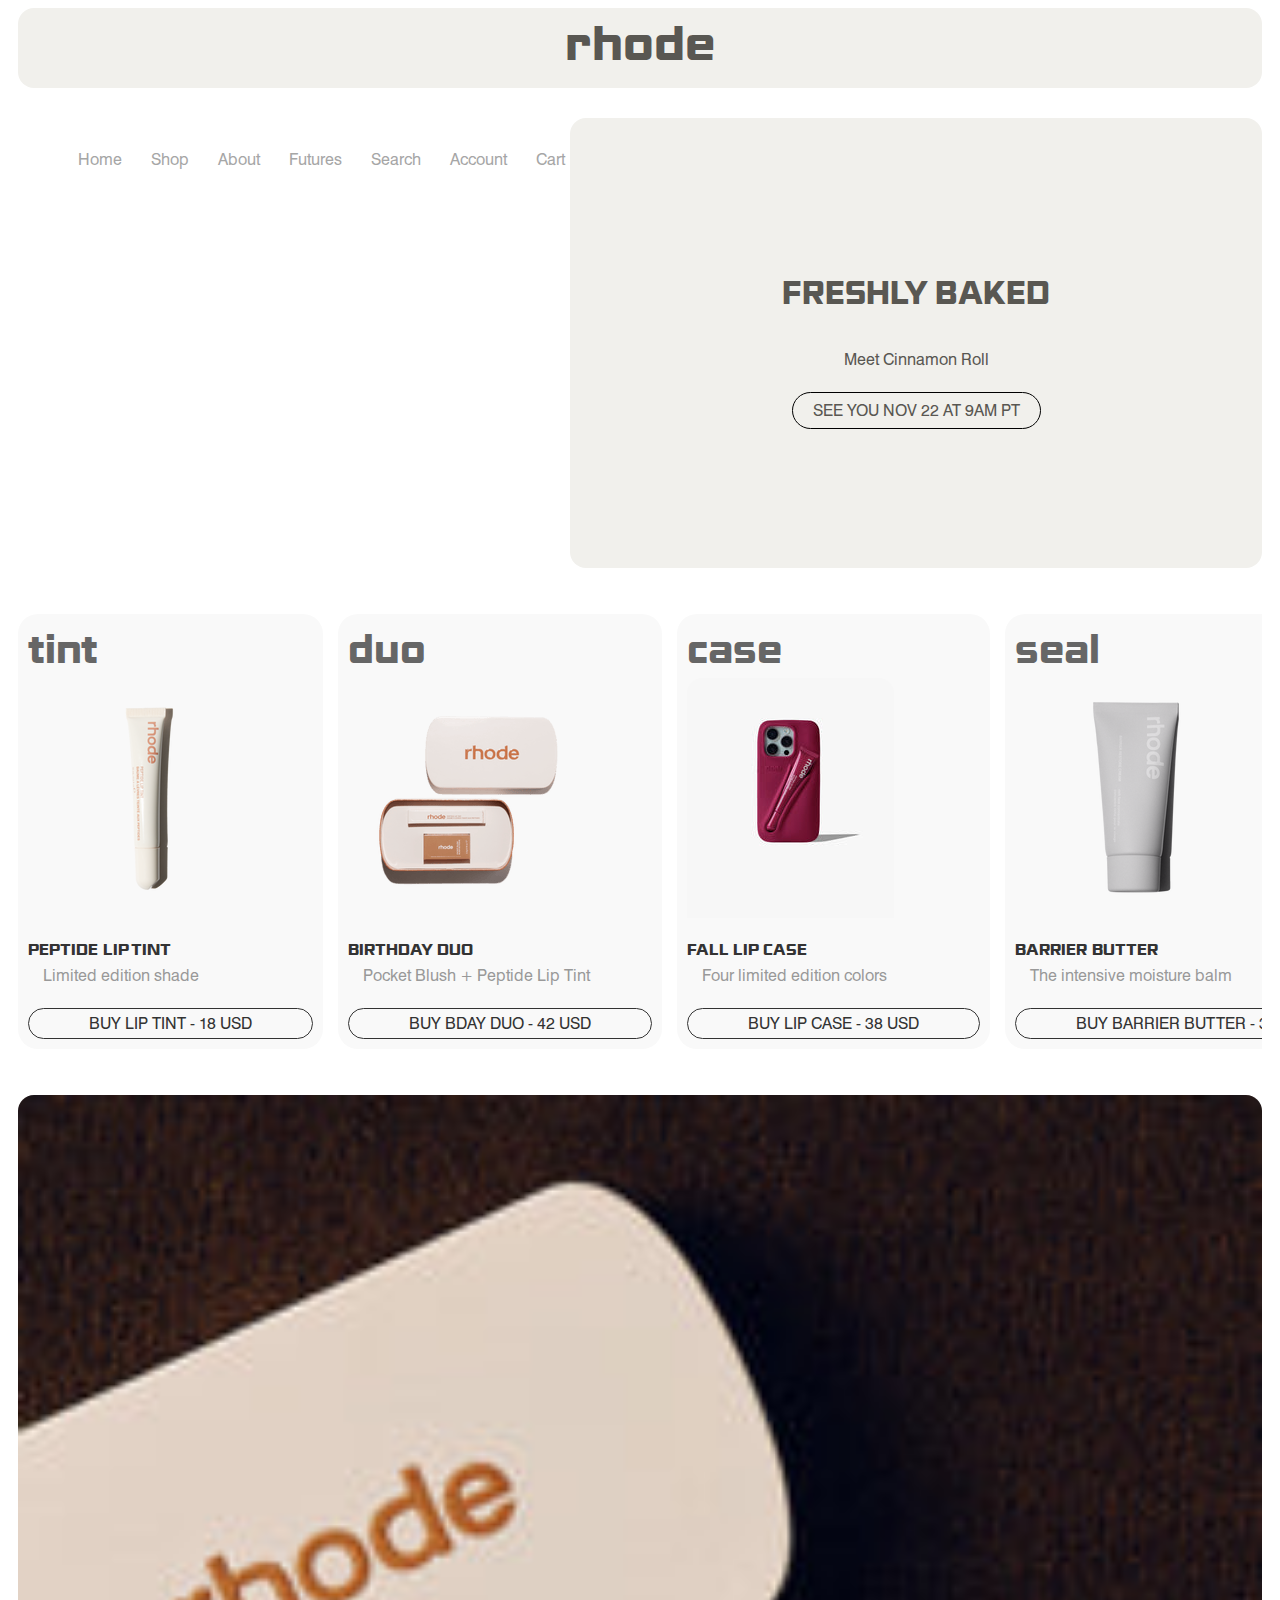
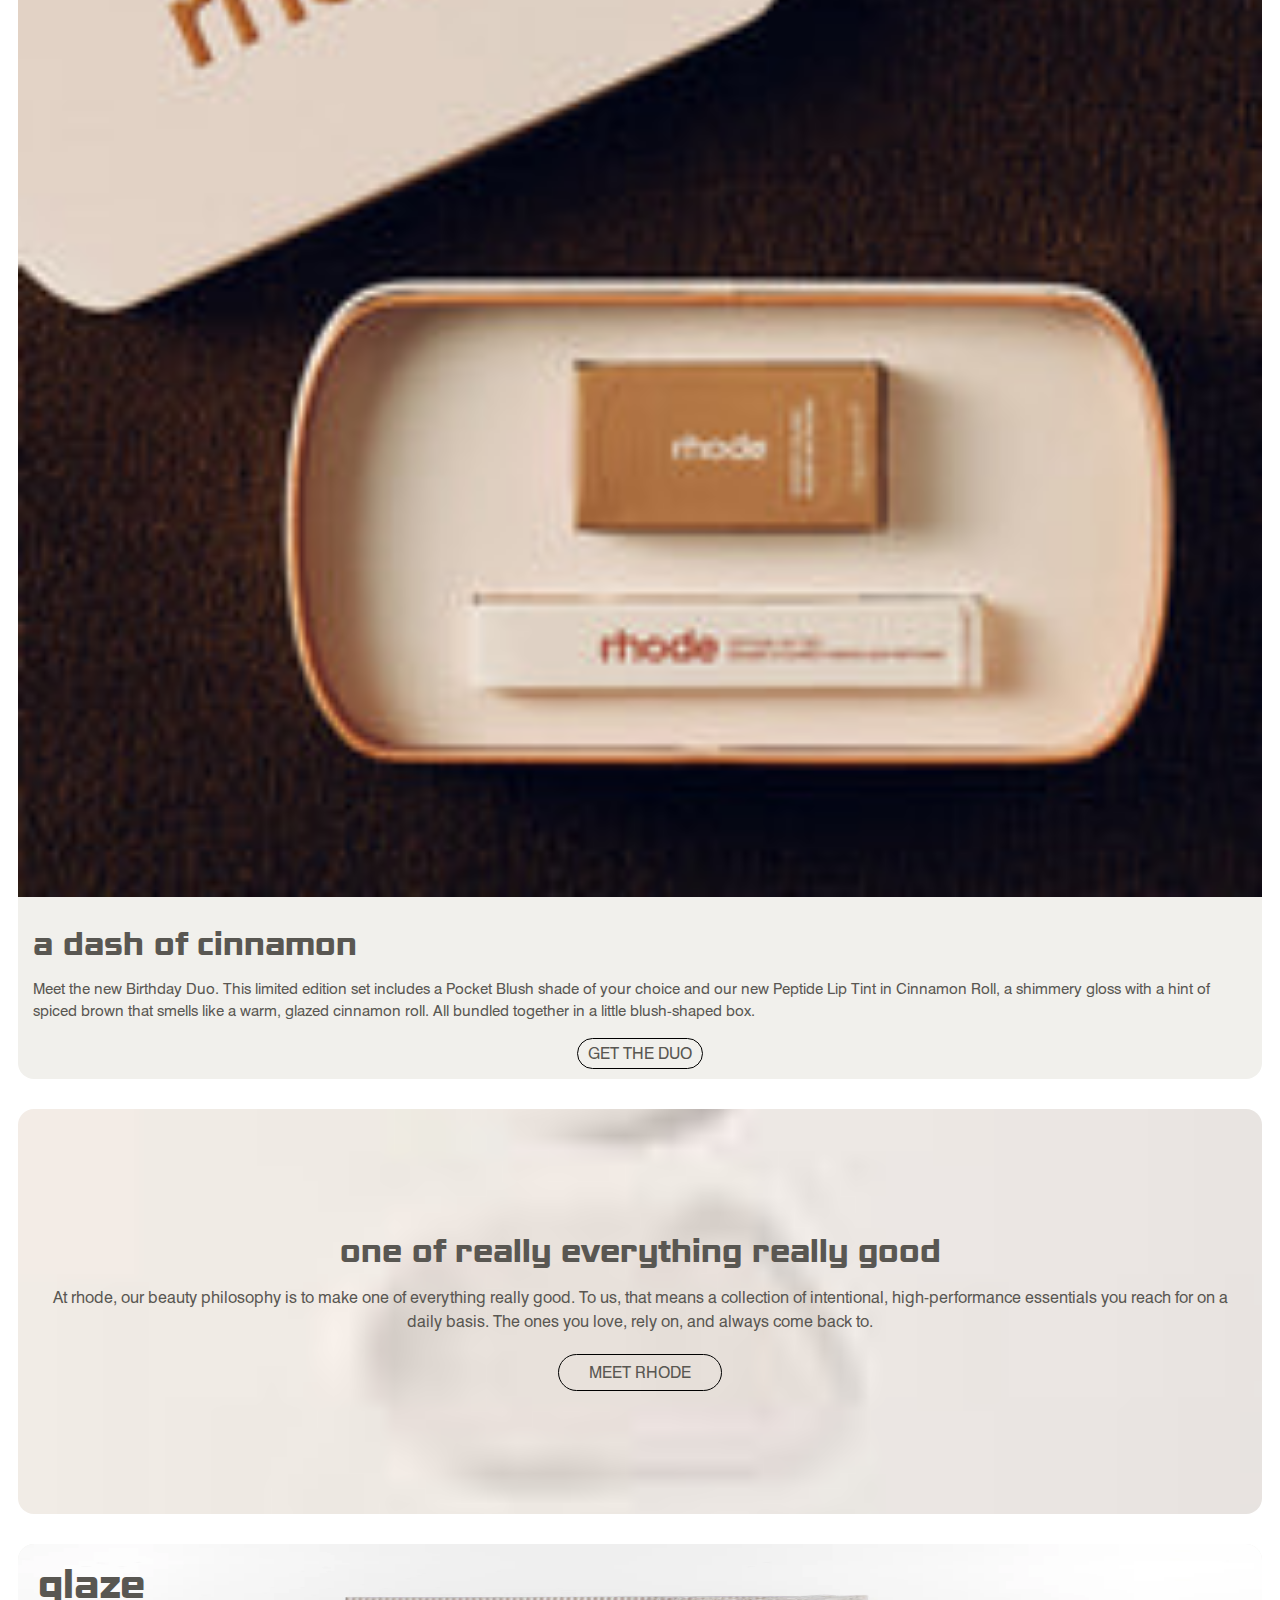
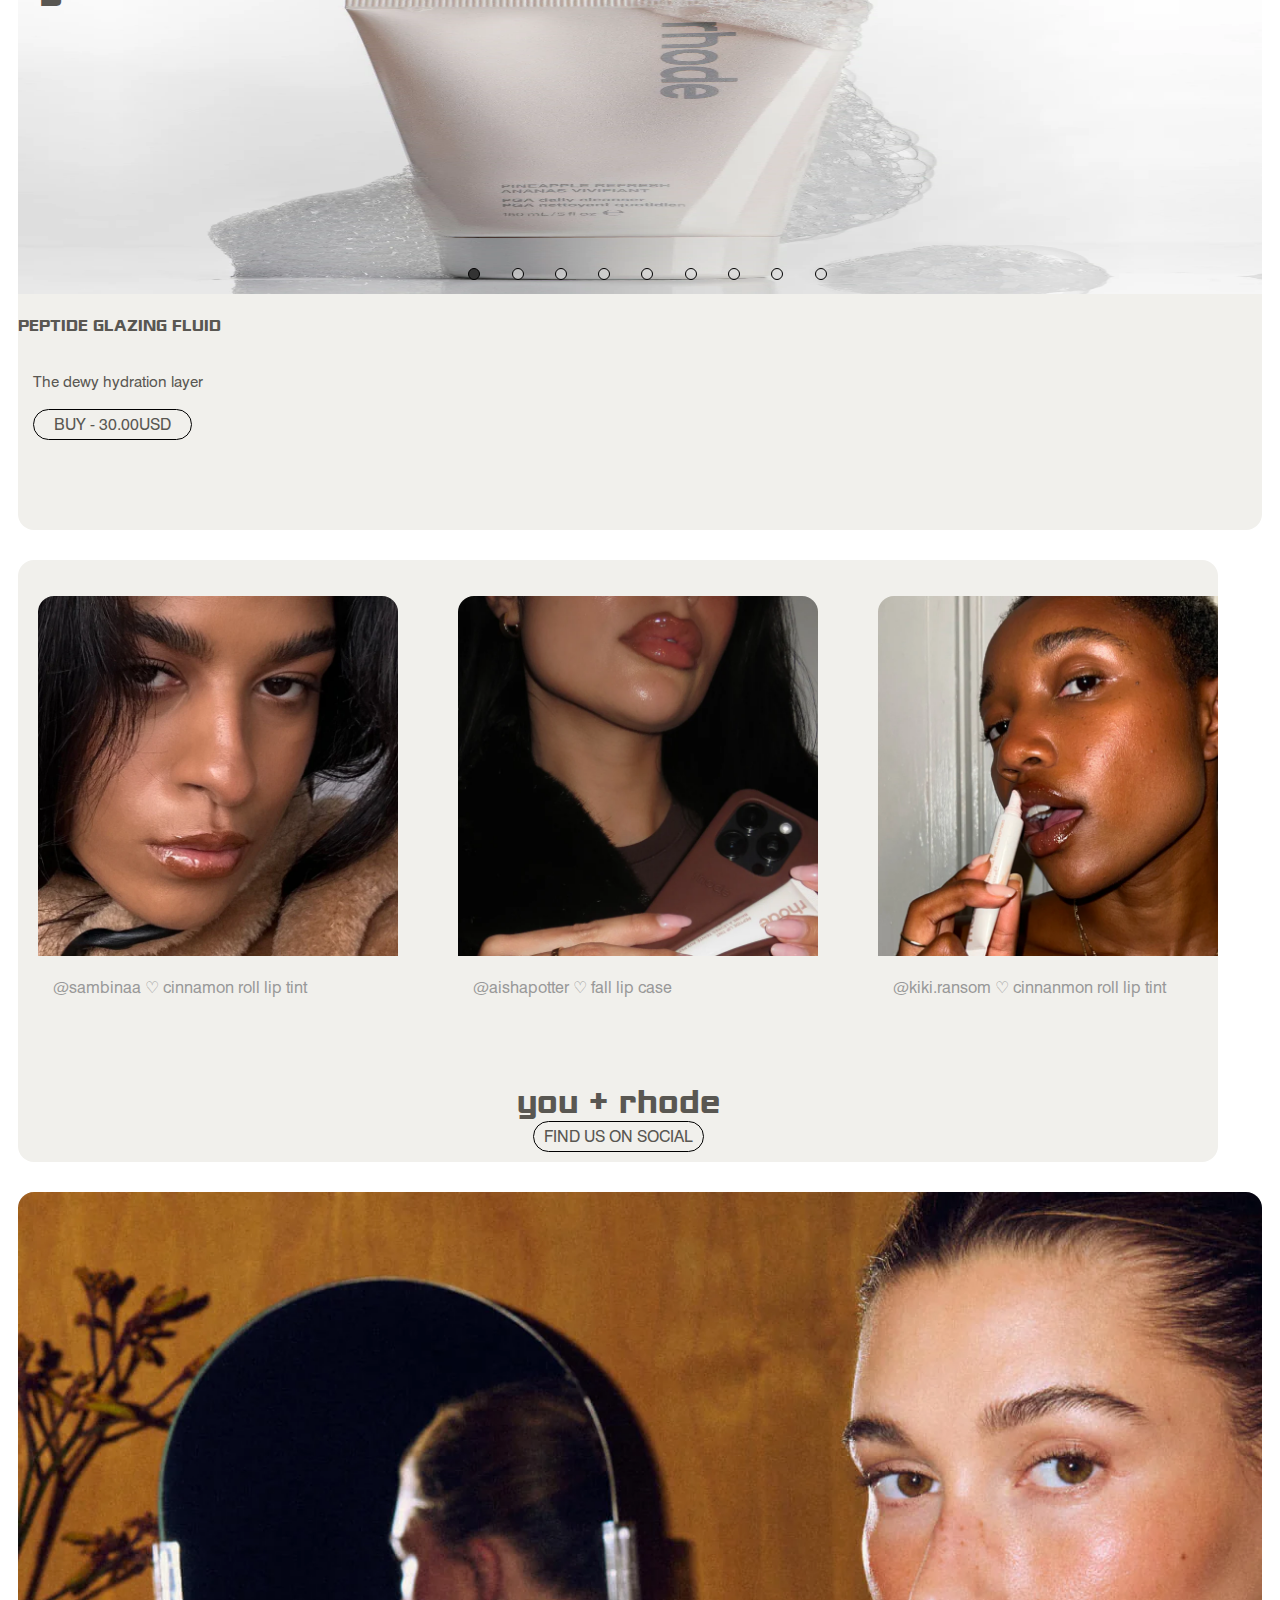
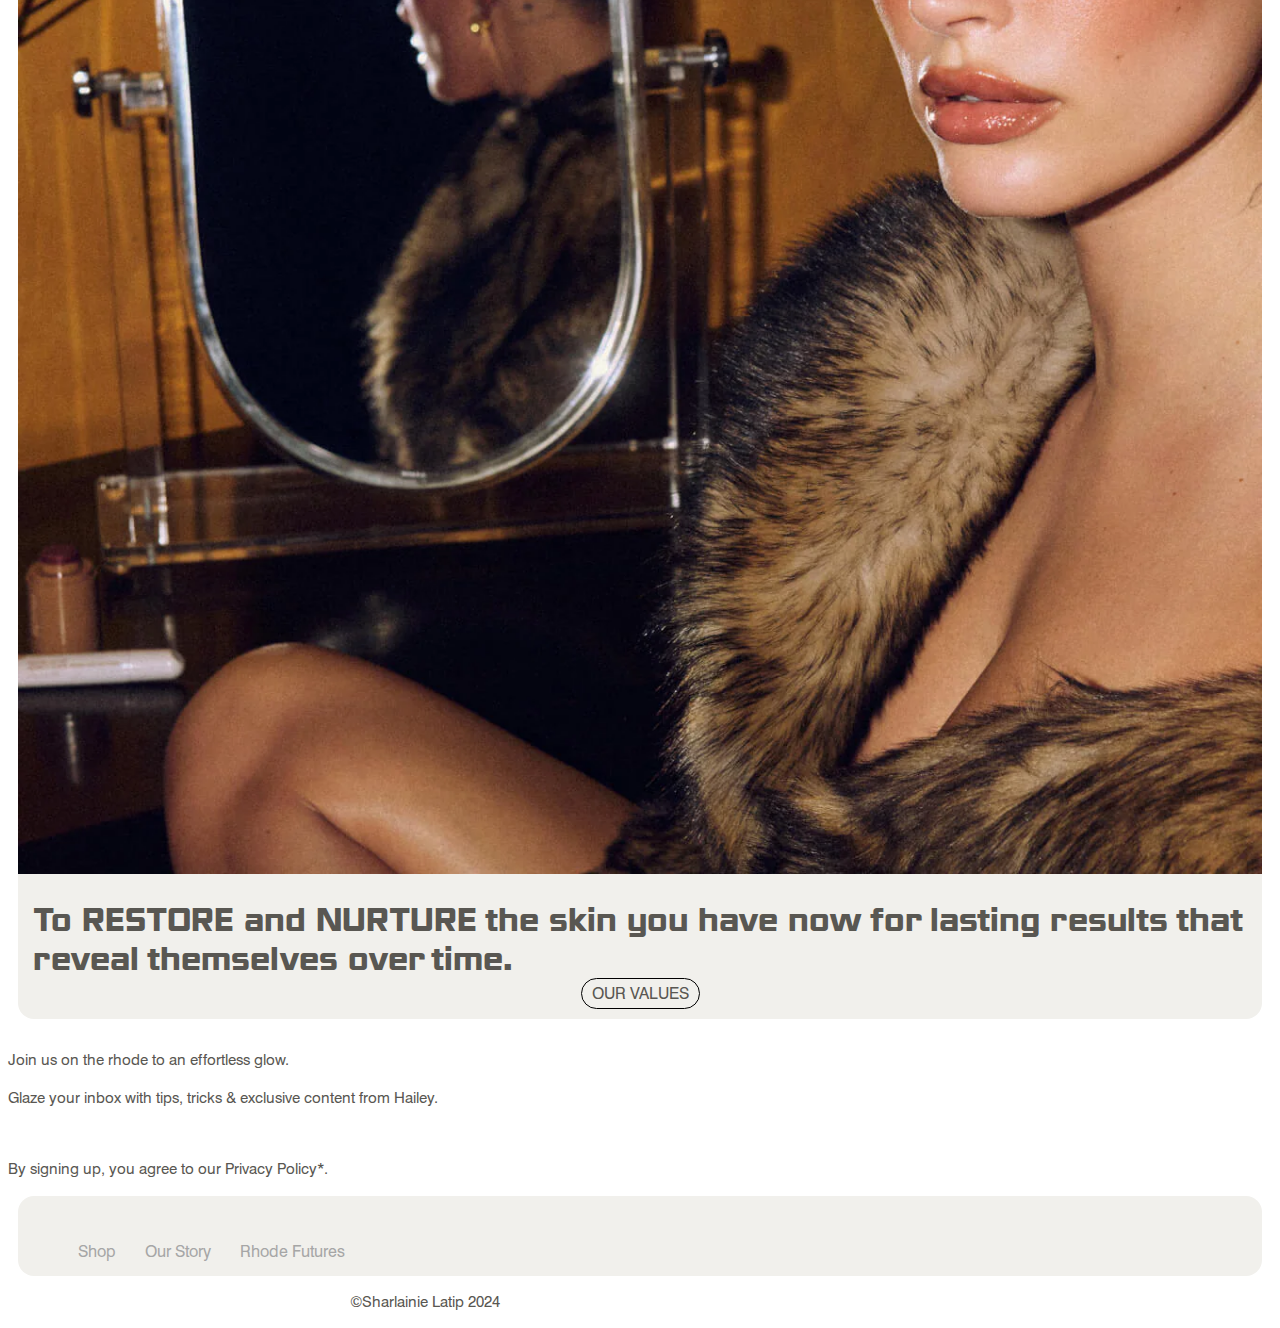
==== commit ca56ec97: "6 dec" ====
--- a/index.html
+++ b/index.html
@@ -59,6 +59,7 @@
 			<h2 class="h2-visually-hidden">rhode best sellers at the moment</h2> 
 			<!-- h2 visually hidden maken -->
 			<div class="carousel1"></div>
+			<div>
 				<ul class="carousel1-items">
 					<li>
 						<h3>tint</h3>
@@ -133,7 +134,7 @@
 					<li>
 						<h3>the set</h3>
 						<h4>THE POCKET BLUSHES</h4>
-						<p>ALl six shades together</p>
+						<p>All six shades together</p>
 						<img src="images/product_card_-_set-flatlay_medium.png" alt="6 pocket blushes">
 						<a href="">BUY THE SET 130 USD</a>
 					</li>
@@ -217,9 +218,8 @@
 			<a href="">MEET RHODE</a>
 		</section>
 
-		<section class="carousel2-container">			
+		<!-- <section class="carousel2-container">			
 			<h2 class="h2-visually-hidden">rhode skincare steps</h2>
-			<!-- h2 visually hidden maken -->
 			<div class="carousel2">
 				<ul class="carousel2-items">
 					<li>
@@ -290,8 +290,88 @@
 			<button data-index="6">tint</button>
 			<button data-index="7">blush</button>
 		</div>
-		</section>
-
+		</section> -->
+
+		<section id="justBolletjes" class="caroCarrousel" aria-label="Voorbeeld met alleen bolletjes" tabIndex="-1">
+			<!-- de id kun je zelf een naam geven en geef je mee in de js -->
+			<ul>
+			  <li id="element1">
+				<h3>glaze</h3>
+				<h4>PEPTIDE GLAZING FLUID</h4>
+				<p>The dewy hydration layer</p>
+				<img src="images/home-section-carrousel2-/cleanse1-carrousel.webp" alt="pineapple refresh" />
+				<a class="btn-carousel" href="">BUY - 30.00USD</a>
+			</li>
+			  <li id="element2">
+				<h3>prep</h3>
+				<h4>GLAZING MILK</h4>
+				<img src="images/home-section-carrousel2-/cleanse1-carrousel.webp" alt="glazing milk" />
+				<a class="btn-carousel" href="">BUY - 30.00USD</a>
+			</li>
+			  <li id="element3">
+				<h3>comfort</h3>
+				<h4>PEPTIDE GLAZING FLUID</h4>
+				<p>The dewy hydration layer</p>
+				<img src="images/home-section-carrousel2-/prep2-carrousel.webp" alt="peptide glazing fluid" />
+				<a class="btn-carousel" href="">BUY - 30.00USD</a>
+			</li>
+			  <li id="element4">
+				<h3>comfort</h3>
+				<h4>BARRIER RESTORE CREAM</h4>
+				<p>The rich recovery layer</p>
+				<img src="images/home-section-carrousel2-/glaze3-carrousel.webp" alt="barrier restore cream" alt="kittens" />
+				<a class="btn-carousel" href="">BUY - 30.00USD</a>
+			</li>
+			  <li id="element5">
+				<h3>seal</h3>
+				<h4>BARRIER BUTTER</h4>
+				<p>The intensive moisture balm</p>
+				<img src="images/home-section-carrousel2-/comfort4-carrousel.jpg" alt="barrier butter" alt="kittens" />
+				<a class="btn-carousel" href="">BUY - 22.00USD</a>
+			</li>
+			  <li id="element6">
+				<h3>nourish</h3>
+				<h4>PEPTIDE LIP TREATMENT</h4>
+				<p>The nourishing layer</p>
+				<img src="images/home-section-carrousel2-/seal5-carrousel.webp" alt="peptide lip treatment" />
+				<a class="btn-carousel" href="">BUY - 18.00USD</a>
+			</li>
+			  <li id="element7">
+				<h3>tint</h3>
+				<h4>PEPTIDE LIPTINT</h4>
+				<p>The tinted lip layer</p>
+				<img src="images/home-section-carrousel2-/tint7-carrousel.webp" alt="peptide liptint" />
+				<a class="btn-carousel" href="#">BUY - 18.00USD</a>
+			</li>
+			  <li id="element8">
+				<h3>blush</h3>
+				<h4>POCKET BLUSH</h4>
+				<p>The natural flush</p>
+				<img src="images/home-section-carrousel2-/blush8-carrousel.webp" alt="blush" />
+				<a class="btn-carousel" href="#">BUY - 24.00USD</a>
+			</li>
+			</ul>
+			
+			<nav>
+				<ul>
+				  <li><a href="#element1" aria-label="go to element1"></a></li>
+				  <li><a href="#element2" aria-label="go to element2"></a></li>
+				  <li><a href="#element3" aria-label="go to element3"></a></li>
+				  <li><a href="#element4" aria-label="go to element4"></a></li>
+				  <li><a href="#element5" aria-label="go to element5"></a></li>
+				  <li><a href="#element6" aria-label="go to element6"></a></li>
+				  <li><a href="#element7" aria-label="go to element7"></a></li>
+				  <li><a href="#element8" aria-label="go to element8"></a></li>
+				  <li><a href="#element9" aria-label="go to element9"></a></li>
+				</ul>
+			  </nav>
+			</section>
+
+
+
+
+
+		  
 		<section class="carousel3-container">
 			<h2>you + rhode</h2>
 			<div class="carousel3">
--- a/styles/style.css
+++ b/styles/style.css
@@ -5,7 +5,19 @@
   box-sizing:border-box;  
 }
 
-
+*, *::before, *::after {
+  box-sizing: border-box;
+}
+
+
+:root {
+	--maxWidth:32rem;
+}
+
+body {
+	grid-template-columns: minmax(auto, var(--maxWidth));
+	justify-content:center;
+}
 
 
 
@@ -66,12 +78,14 @@
 
 h4 {
   font-family: "rhodefont";
-  font-weight: normal;
+  font-weight: bold;
 }
 
 p {
   font-family: "rhodefont";
   font-weight: normal;
+  font-size: 15px;
+  line-height: 1.5;
 }
 
 a {
@@ -115,7 +129,7 @@
 
 nav ul li a {
     color: #A6A6A6;
-    font-size: 17px;
+    font-size: 16px;
 }
 
 a:hover, a:active {
@@ -172,7 +186,7 @@
         line-height: 20px;
     }
     nav ul li a {
-        font-size: 18px;
+        font-size: 16px;
         border-bottom: 1px solid black;
     }
     a:hover, a:active{
@@ -210,7 +224,7 @@
 /* BEGIN STYLING VAN CAROUSEL1 */
 
 .carousel1-container {
-  max-width: 1200px;
+  max-width: 100%;
   margin-left: 10px;
   margin-right: 10px;
   overflow: hidden;
@@ -234,14 +248,15 @@
   flex-wrap: nowrap; 
   overflow-x: auto; 
   padding: 0px;
-  gap: 20px; 
+  gap: 15px; 
   scrollbar-width: none;
   background-color: white;
 }
 
 .carousel1-items li {
-  flex: 0 0 400px; 
-  width: 250px;
+  /* flex: 0 0 400px;  */
+  /* width: 250px; */
+  max-width: 100%;
   margin: 0;
   padding: 0;
   display: flex; 
@@ -249,8 +264,8 @@
   justify-content: flex-start;
   align-items: flex-start;
   background-color: #f9f9f9; 
-  border-radius: 10px; 
-  padding: 20px 20px;
+  border-radius: 20px; 
+  padding: 10px 10px;
   box-sizing: border-box;
   order: 0;
 }
@@ -279,7 +294,7 @@
 }
 
 .carousel1-items li p {
-  font-size: 14px;
+  font-size: 16px;
   color: #999;
   margin-top: 5px;
   margin-bottom: 20px;
@@ -299,11 +314,13 @@
   border: 1px solid #333;
   color: #333;
   text-decoration: none;
-  padding: 5px 100px ;
+  padding: 5px 60px ;
   border-radius: 20px;
-  font-size: 14px;
+  font-size: 16px;
   transition: background-color 0.3s;
-  order: 5;  
+  order: 5;
+  margin: 0px auto 0;
+
 }
 
 .carousel1-items a:hover {
@@ -312,17 +329,15 @@
 
 /* BEGIN STYLING VAN CAROUSEL1-DOTS */
 
-/* Carousel Navigatie */
 .carousel1-dots {
   display: flex;
   justify-content: center;
   margin-top: 10px;
   visibility: visible;
-
 }
 
 .carousel1-dots button {
-  font-size: 0;
+  font-size: 0px;
   width: 5px;
   height: 13px;
   margin: 0 4px;
@@ -331,6 +346,19 @@
   background-color: #73706C;
 }
 
+.carousel1-dots {
+  position: absolute;
+  font-size: 0px;
+  width: 1px;
+  height: 1px;
+  padding: 0px;
+  margin: -1px;
+  overflow: hidden;
+  clip: rect(0, 0, 0, 0);
+  white-space: nowrap;
+  border: 0;
+}
+
 .carousel1-dots button.active {
   position: relative;
   width: 15px;
@@ -346,9 +374,9 @@
   position: relative;
   display: flex;
   flex-direction: column;
-  align-items: center;
+  /* align-items: center; */
   margin: 0 auto;
-  max-width: 1200px;
+  max-width: 100%;
 }
 
 .carousel2 {
@@ -359,14 +387,13 @@
 
 .carousel2-items {
   display: flex;
-  gap: 20px;
+  /* gap: 20px; */
 }
 
 .carousel2-items li {
-  min-width: 300px;
+  width: 200px;
   list-style: none;
   border-radius: 10px;
-  box-shadow: 0 4px 10px rgba(0, 0, 0, 0.1);
   background-color: #fff;
   overflow: hidden;
   position: relative;
@@ -377,6 +404,7 @@
   width: 100%;
   height: auto;
   border-bottom: 2px solid #f4f4f4;
+  order: 1;
 }
 
 .carousel2-items li h3 {
@@ -384,16 +412,18 @@
   font-size: 20px;
   font-weight: bold;
   color: #333;
+  order: 2;
 }
 
 .carousel2-items li h4 {
   font-size: 18px;
   color: #666;
   margin: 10px 0;
+  order: 3;
 }
 
 .carousel2-items li p {
-  font-size: 14px;
+  font-size: 16px;
   color: #777;
   margin-bottom: 20px;
 }
@@ -412,13 +442,14 @@
   background-color: #e0e0e0;
 }
 
-.carousel1-dots {
+.carousel12-dots {
   display: flex;
   justify-content: center;
   margin-top: 20px;
 }
 
-.carousel1-dots button {
+.carousel2-dots button {
+  font-size: 0px;
   background: none;
   border: 2px solid #ccc;
   padding: 8px 16px;
@@ -426,18 +457,19 @@
   font-size: 14px;
   cursor: pointer;
   transition: background-color 0.3s ease;
-}
-
-.carousel1-dots button.active {
+  border-radius: 50%;
+}
+
+.carousel2-dots button.active {
   background-color: #f0f0f0;
 }
 
-.carousel1-dots button:hover {
+.carousel2-dots button:hover {
   background-color: #e0e0e0;
 }
 
 
-/* EINDE CAROUSEL2 STYLOING  */
+/* EINDE CAROUSEL2 STYLING  */
 
 
 /*  BEGIN CAROUSEL3 STYLING */
@@ -491,7 +523,7 @@
 }
 
 .carousel3-items li h2 {
-  font-size: 40px;
+  font-size: 20px;
   color: #666;
   margin-bottom: 5px;
   margin-top: 0px;
@@ -506,7 +538,7 @@
 }
 
 .carousel3-items li p {
-  font-size: 14px;
+  font-size: 16px;
   color: #999;
   margin-right: 1em;
   margin-top: 5px;
@@ -523,7 +555,7 @@
   text-decoration: none;
   padding: 8px 100px;
   border-radius: 20px;
-  font-size: 14px;
+  font-size: 16px;
   transition: background-color 0.3s;
   order: 5; 
 }
@@ -551,16 +583,13 @@
 /* EINDE VISUALLY HIDDEN H2 STYLING */
 
 /* H2 STYLING h2-one-of-everything */
-
+/* 
 .h2-one-of-everything h2 {
   font-size: 3em !important;  /* Pas de waarde aan naar de gewenste grootte */
-}
-
 
 /* BEGIN STYLING VIDEOS */
 
 .vid1-background-container {
-  background-video: ;
   background-size: cover;
   background-position: center;
   background-repeat: no-repeat;
@@ -585,12 +614,12 @@
   order: 2;
   font-size: 16px;
   margin-bottom: 20px;
-  line-height: 1.6;
+  line-height: 1.5;
 }
 
 .vid1-background-container a { 
   order: 3;
-  font-size: 15px;
+  font-size: 16px;
   text-decoration: none;
   color: #595752;
   padding: 8px 20px;
@@ -618,7 +647,7 @@
   margin-right: 10px;
   border-radius: 1em;
   background-color: #F1F0EC;
-  padding-bottom: 2em;
+  padding-bottom: 0px;
 }
 
 section img {
@@ -641,13 +670,15 @@
 }
 
 section a {
-  align-items: center;
+  align-items: start;
   text-align: center;
   border: .5px solid black;
-  border-radius: 15px;
-  margin: 1em 14em 1em 1em;
-  padding: 5px;
-  color: black;
+  border-radius: 20px;
+  margin: 20px auto 0;
+  margin-top: 0px;
+  margin-bottom: 10px;
+  padding: 5px 10px;
+  color: #595752;
   order: 4;
 }
 
@@ -684,15 +715,15 @@
 
 .img1-background-container p {
   order: 2;
-  font-size: 14px;
+  font-size: 16px;
   margin-bottom: 0px;
-  line-height: 1.6;
+  line-height: 1.5;
   width: 100%;
 }
 
 .img1-background-container a { 
   order: 3;
-  font-size: 15px;
+  font-size: 16px;
   text-decoration: none;
   color: #595752;
   padding: 8px 30px;
@@ -707,3 +738,171 @@
 .img1-background-container a:hover {
   background-color: white;
 }
+
+
+/* CODEPEN CAROUSEL CODE */
+  
+/******************************/
+/* DE CAROCARROUSEL CONTAINER */
+/******************************/
+
+.caroCarrousel {
+	/* basis waarden die door de hele carrousel gebruikt worden */
+	/* kun je zelf aanpassen */
+	--caroCarrouselMainColor:#333;
+  --caroCarrouselAccentColor:#1b75b3;
+	--caroCarrouselShadeColor:#ddd9;
+
+  position: relative;
+	outline:none;
+  padding: 0px;
+  mheight: auto;
+}
+
+/* dark mode */
+@media (prefers-color-scheme: dark) {
+  .caroCarrousel {
+    --caroCarrouselMainColor:#fff;
+    --caroCarrouselShadeColor:#D9D8D7;
+  }
+}
+
+/************************************/
+/* de carrousel elementen container */
+.caroCarrousel > ul {
+  margin: 0; 
+  padding: 0;
+  list-style: none;
+	display: flex;
+  height: 100%;
+	
+	/* handmatig scrollen is mogelijk */
+	overflow: hidden;
+
+	/* snappen als er gescrolled wordt - andere helft bij li */
+  scroll-snap-type: inline mandatory;
+  
+  /* smooth scrollen */
+	scroll-behavior: smooth;
+  
+  /* scrollbar zoveel mogelijk verbergen */
+  -webkit-overflow-scrolling: touch; /* voor iOS*/
+  -ms-overflow-style: none; /* voor IE */
+	scrollbar-width: none; /* voor firefox */
+}
+
+.caroCarrousel > ul::-webkit-scrollbar {
+  /* scrollbar zoveel mogelijk verbergen */
+  display: none; /* voor chrome, safari en edge*/
+}
+
+
+/**************************/
+/* de carrousel elementen */
+
+.caroCarrousel > ul li {
+  position: relative;
+  display: flex;
+  flex-direction: column;
+  align-items: flex-start;
+  justify-content: start;
+  flex-basis: 100%;
+  flex-shrink: 0;
+  max-width: 100%;
+  padding: 0px;
+  /* padding-bottom: 30px; */
+  /* snappen als er gescrolled wordt - andere helft bij ul */
+	scroll-snap-align:center;
+}
+
+
+/**********************************/
+/* de carrousel elementen content */
+
+/* de stijlen voor jouw content hier */
+.caroCarrousel > ul li > img {
+  order: -1;
+  display: block;
+  width: 100%;
+  height: 350px;
+  /* padding-bottom: 10px; */
+}
+
+.caroCarrousel > ul li h3 {
+  position: absolute;
+  top: 10px; /* Afstand vanaf de bovenkant */
+  left: 10px; /* Afstand vanaf de linkerkant */
+  margin: 0; /* Verwijder standaardmarges */
+  
+  /* Stijl voor leesbaarheid */
+  color: #595752; 
+  font-size: 40px !important;/* Witte tekstkleur */
+  padding: 5px 10px; /* Binnenruimte rond de tekst */
+  border-radius: 5px; /* Ronde hoeken (optioneel) */
+  font-size: 1rem; /* Pas de lettergrootte aan indien nodig */
+  z-index: 10; /* Zorgt ervoor dat de tekst bovenop de afbeelding staat */
+}
+
+
+/****************/
+/* DE BOLLETJES */
+/****************/
+
+
+/* de bolletjes container */
+.caroCarrousel nav ul {
+  position: absolute;
+	left: 2em; right: 2em;
+	bottom: 240px;
+	margin: 0;
+  padding: 0px 100px;
+  list-style: none;
+	display: flex;
+  transform: translate(-50%);
+  left: 50%;
+/* 	flex-wrap:wrap; */
+  justify-content: center;
+}
+
+/* een bolletje container */
+.caroCarrousel > nav li {
+	flex-basis: 1.2em;
+	aspect-ratio: 1/1;
+}
+
+/* de bolletjes */
+.caroCarrousel > nav a {
+  display: block;
+  padding: 5px;
+  width: 1px;
+  height: 1px;
+  text-decoration: none;
+	color: var(--caroCarrouselMainColor);
+  background-color: var(--caroCarrouselShadeColor);
+	border-radius: 50%;
+  outline: none;
+  transition: 0.5s;
+}
+
+.caroCarrousel > nav a:hover,
+.caroCarrousel > nav a:focus {
+  color: var(--caroCarrouselAccentColor);
+}
+
+.caroCarrousel > nav a.current {
+  background-color: currentColor;
+}
+
+.caroCarrousel .bolletjes {
+  position: relative;
+  width: 15px;
+  height: 16px;
+  background-color: #73706C;
+/* }  dit aan de werk krijgen!!! */
+}
+
+section .btn-carousel {
+  margin-top: 0px;
+  padding: 5px 20px;
+  margin-left: 15px;
+}
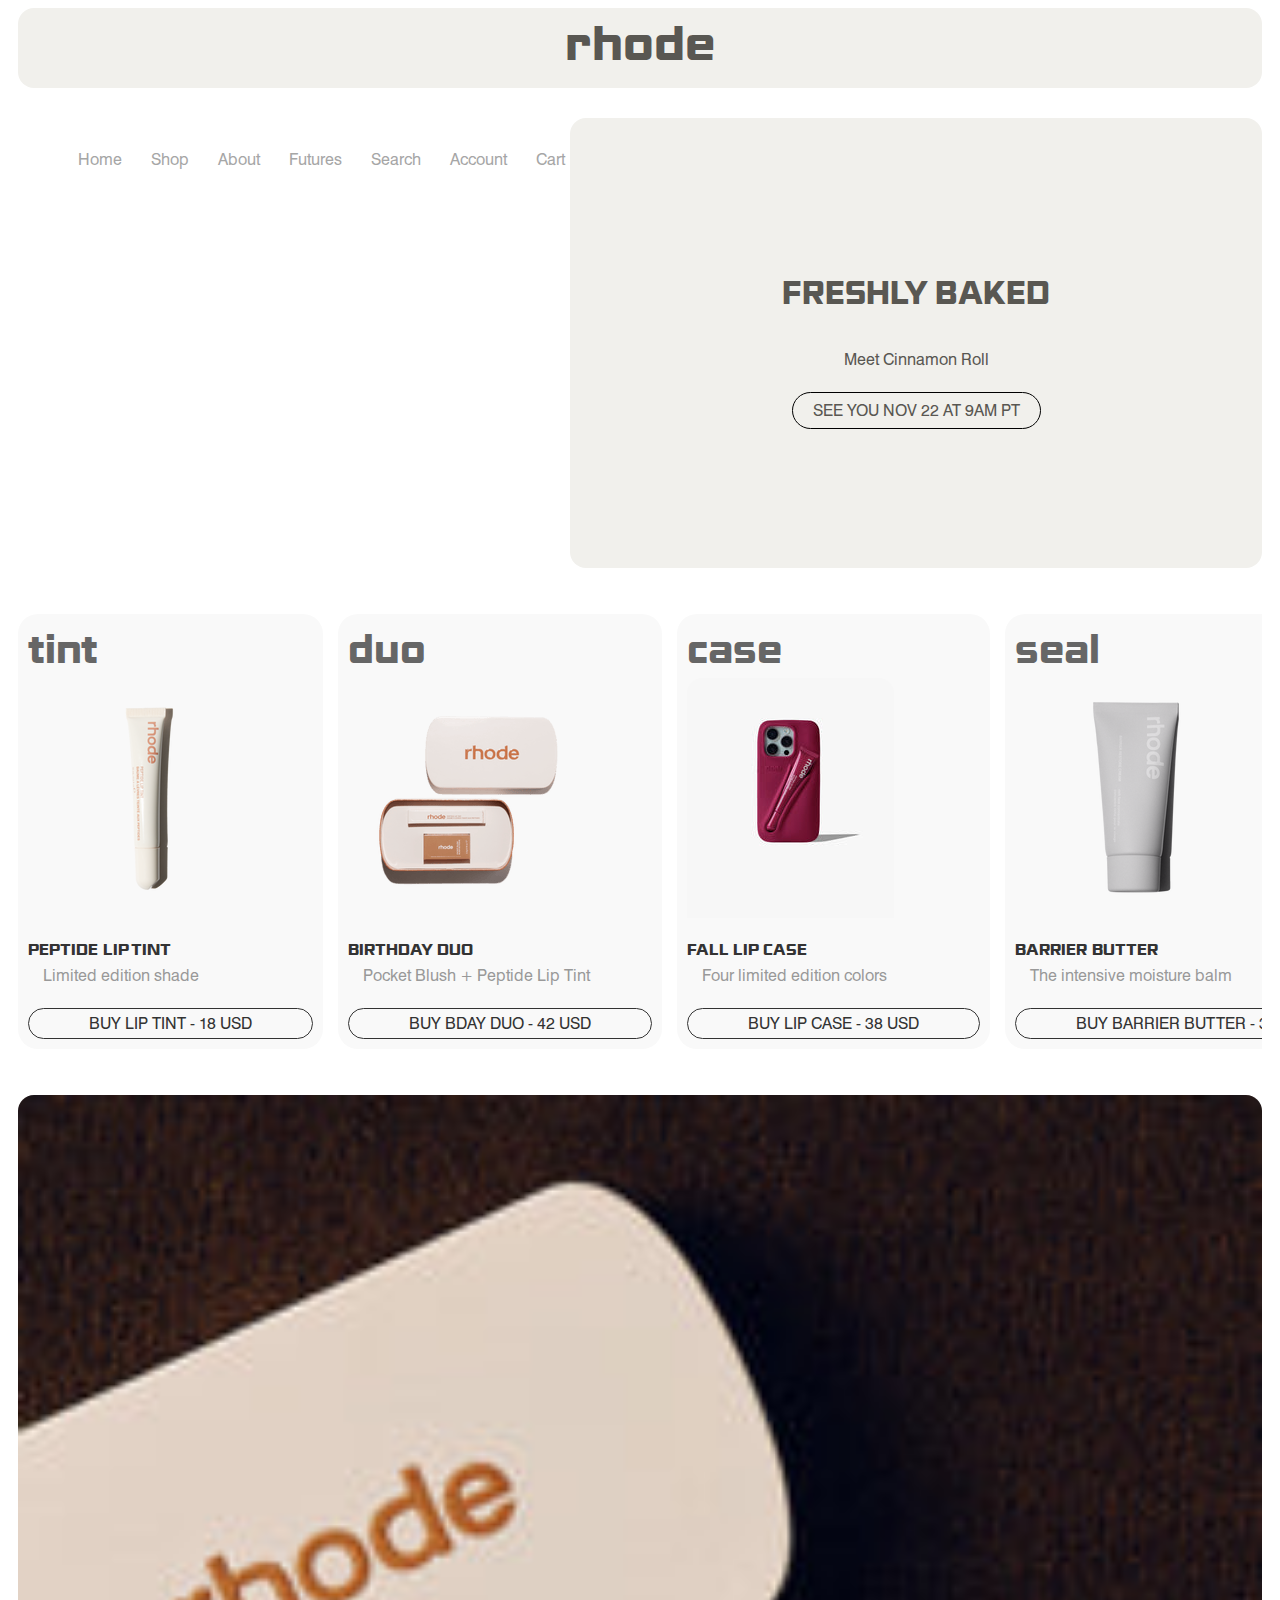
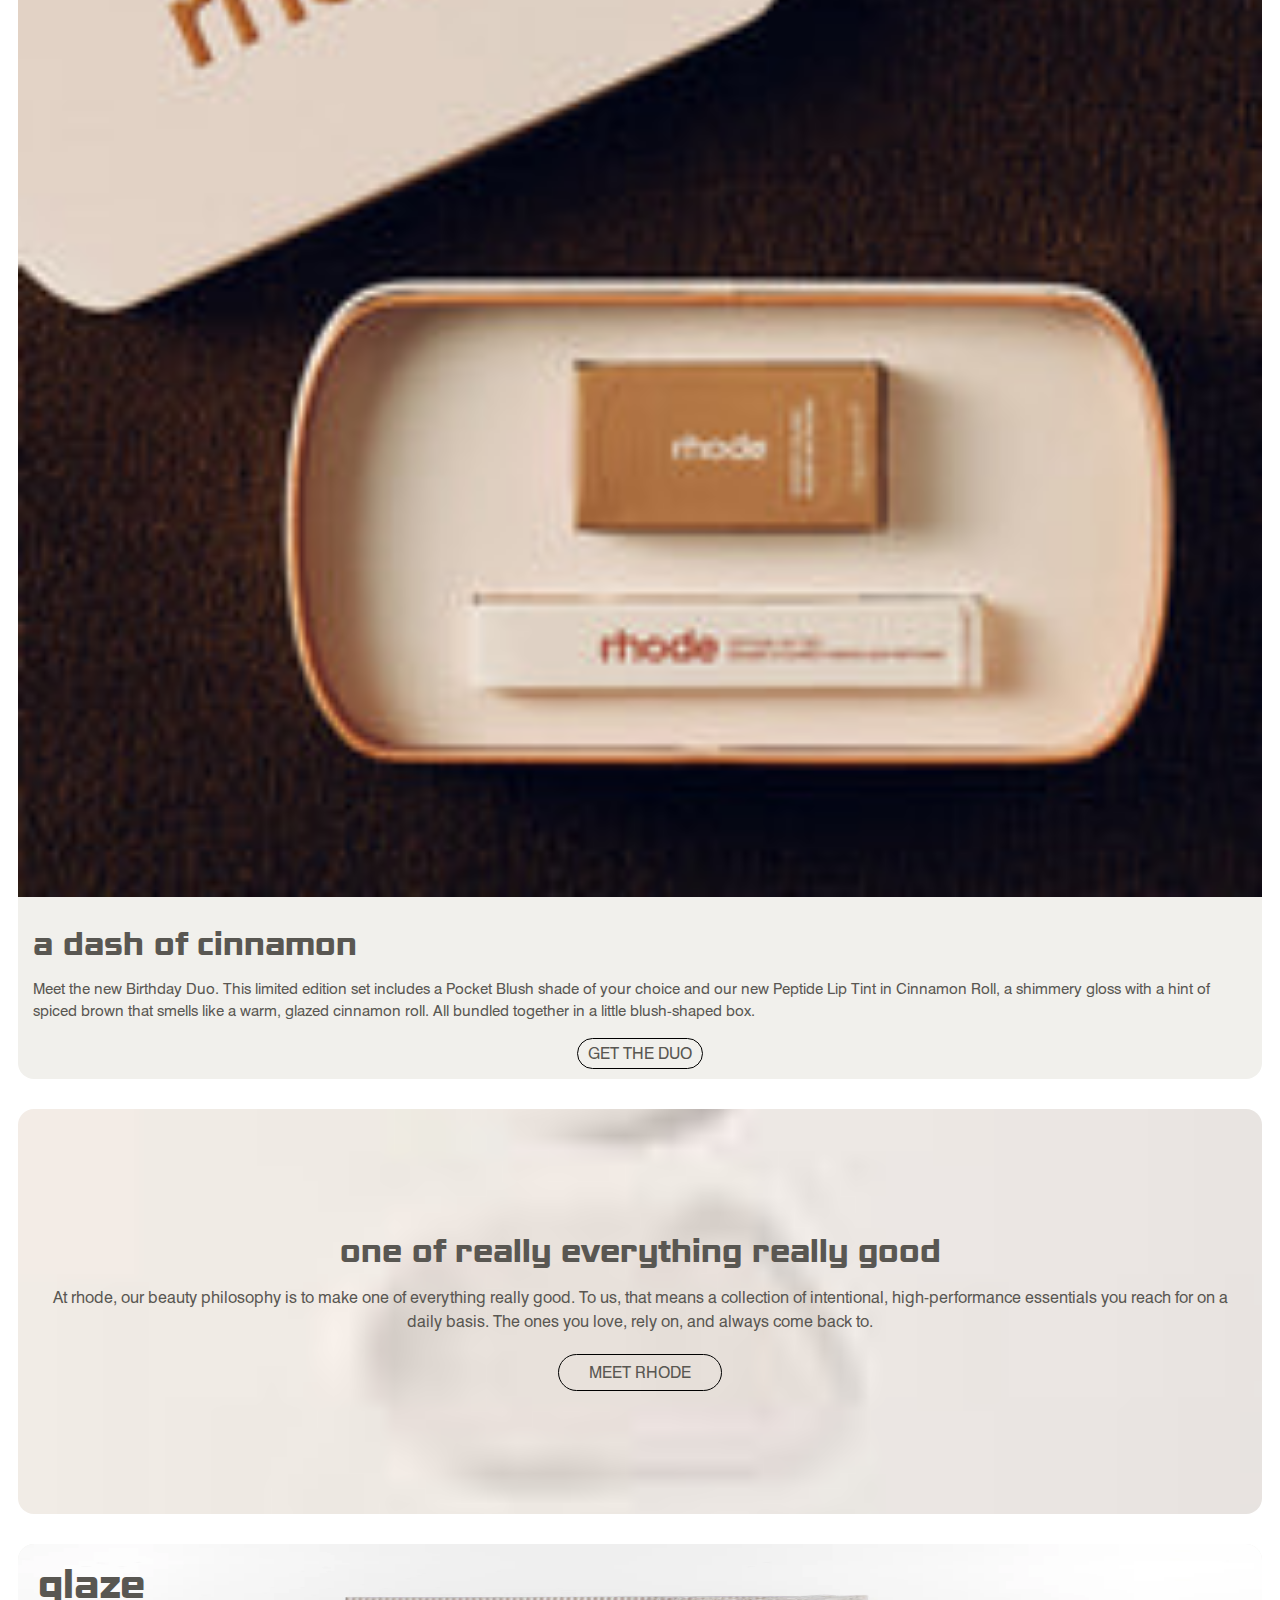
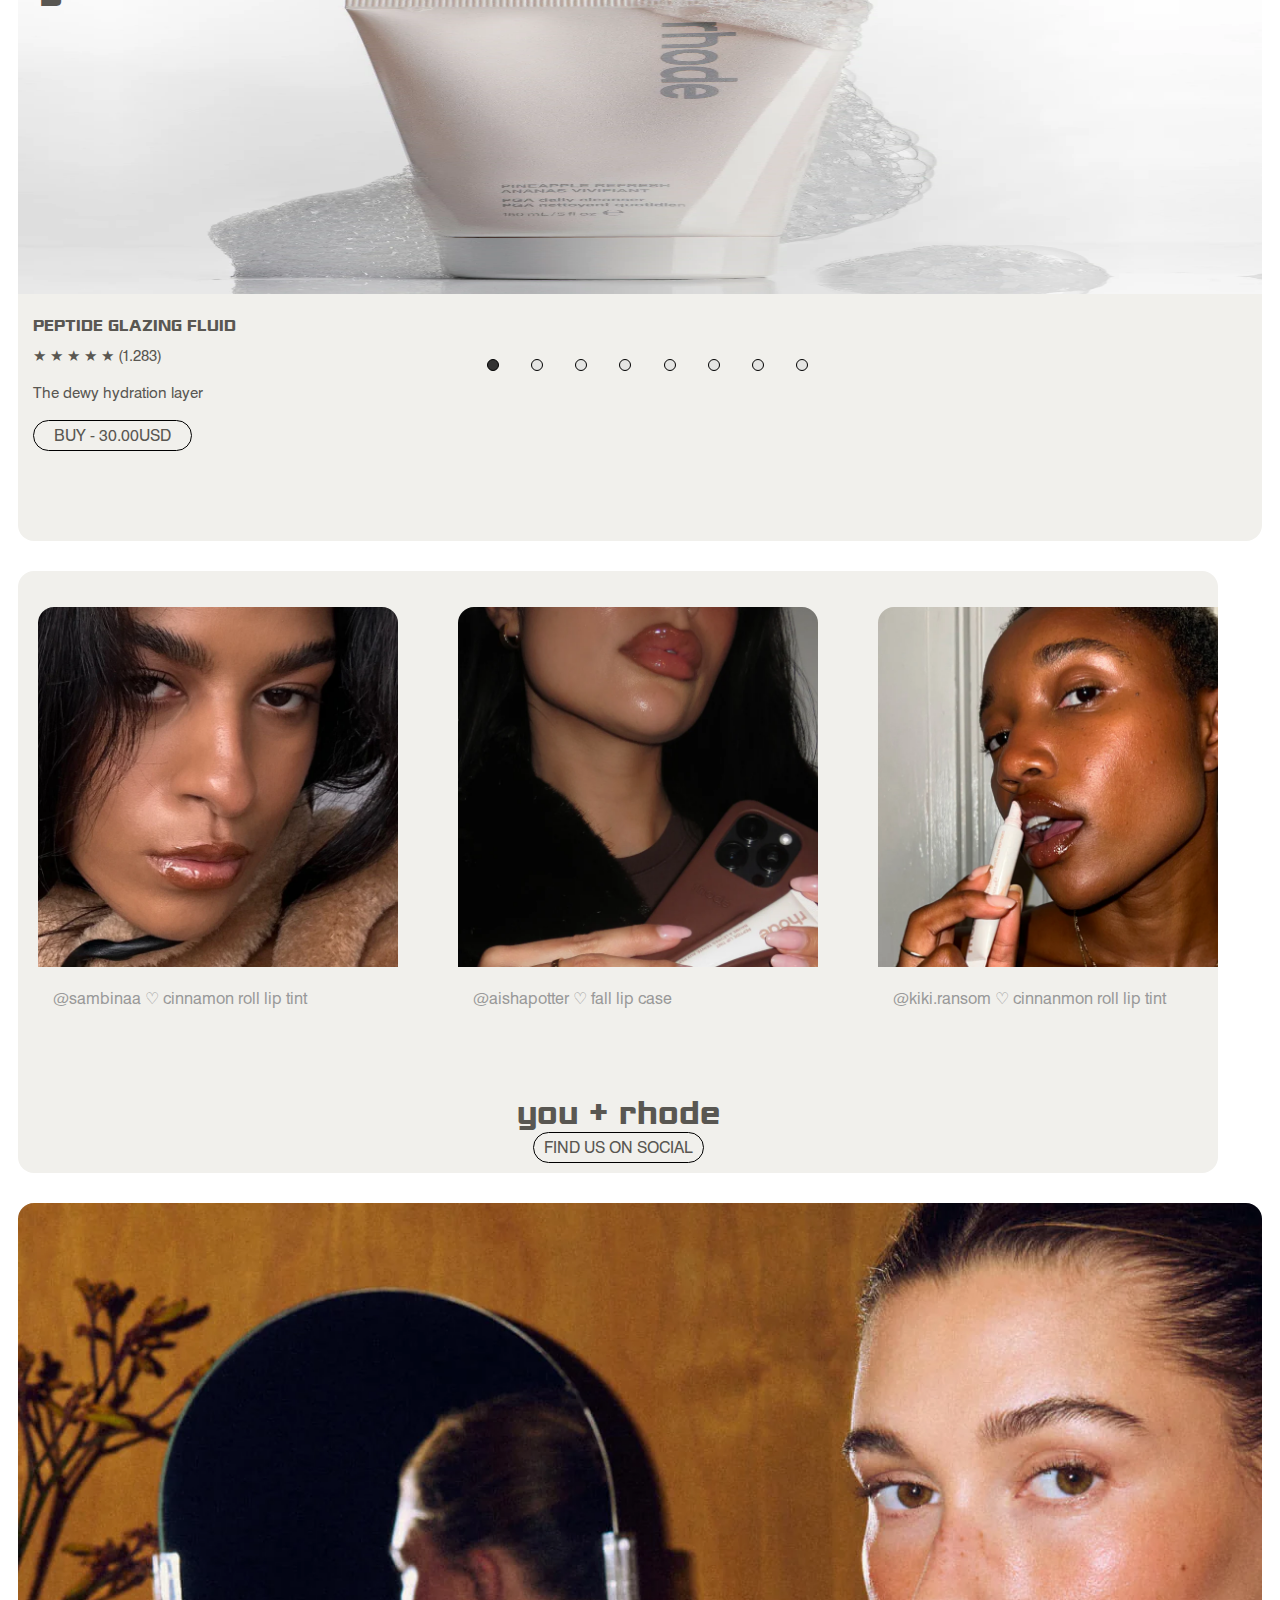
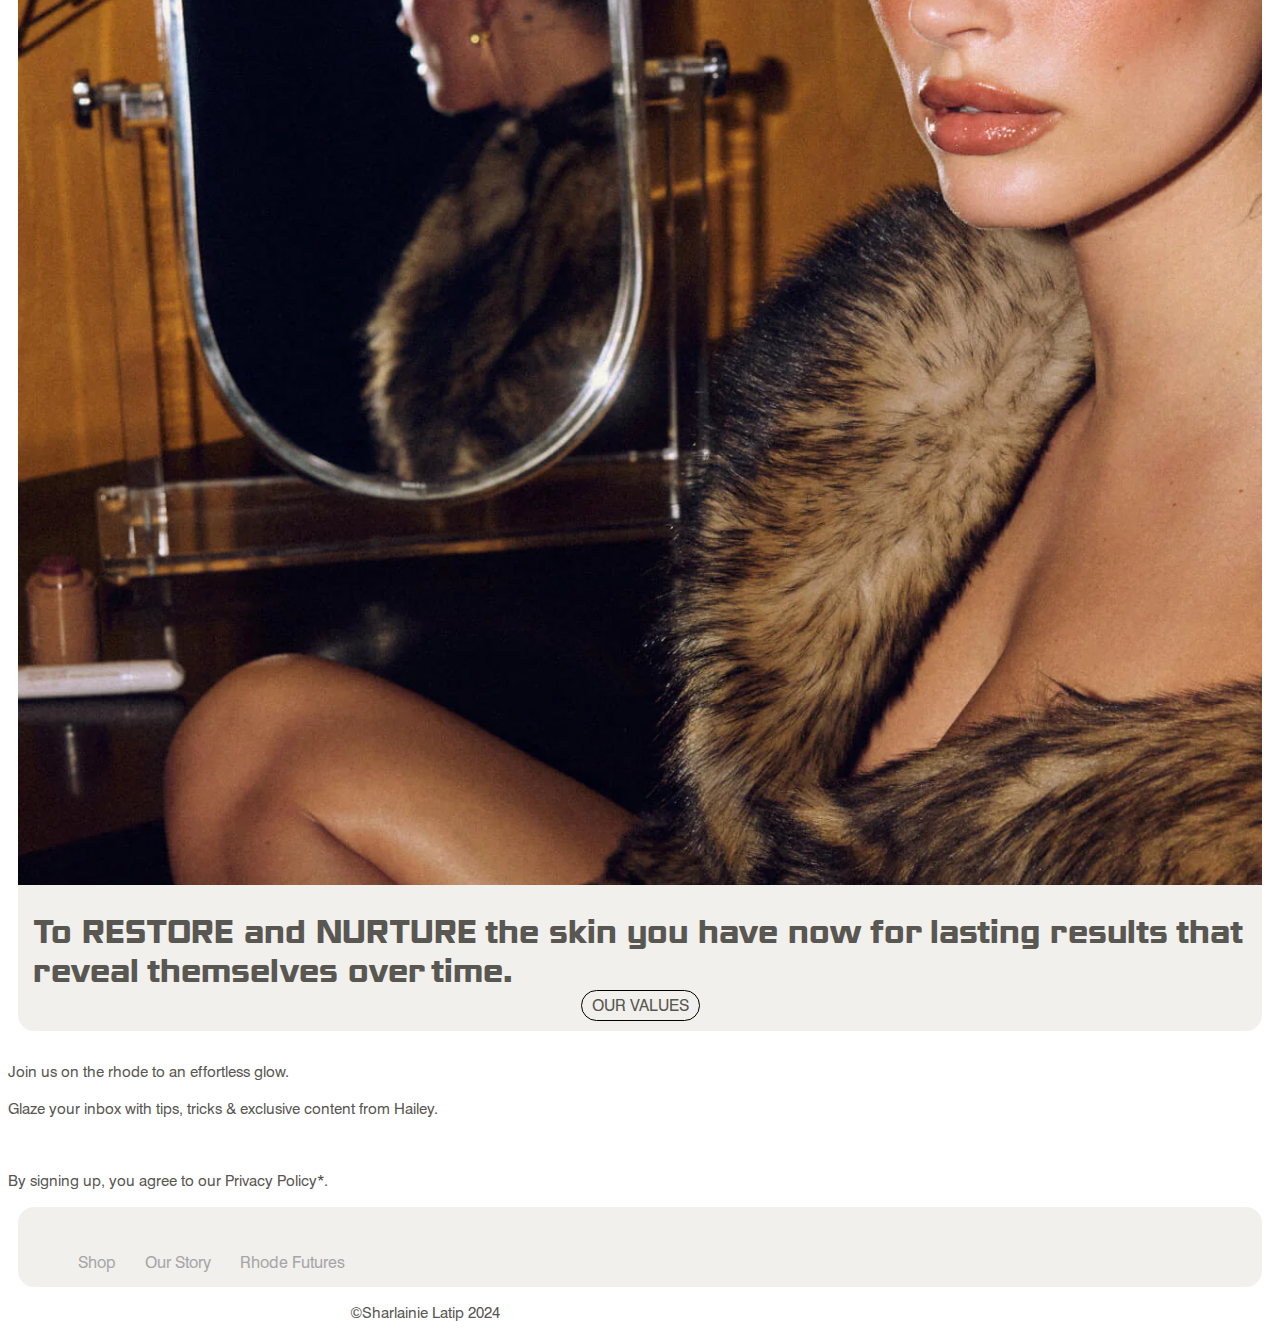
==== commit 2e23d71a: "9 dec (readme)" ====
--- a/index.html
+++ b/index.html
@@ -293,18 +293,19 @@
 		</section> -->
 
 		<section id="justBolletjes" class="caroCarrousel" aria-label="Voorbeeld met alleen bolletjes" tabIndex="-1">
-			<!-- de id kun je zelf een naam geven en geef je mee in de js -->
 			<ul>
 			  <li id="element1">
 				<h3>glaze</h3>
 				<h4>PEPTIDE GLAZING FLUID</h4>
+				<p> ★ ★ ★ ★ ★ (1.283)</p>
 				<p>The dewy hydration layer</p>
 				<img src="images/home-section-carrousel2-/cleanse1-carrousel.webp" alt="pineapple refresh" />
 				<a class="btn-carousel" href="">BUY - 30.00USD</a>
 			</li>
 			  <li id="element2">
 				<h3>prep</h3>
-				<h4>GLAZING MILK</h4>
+				<h4>GLAZING MILK</h4>						
+				<p>THe essential prep layer</p>
 				<img src="images/home-section-carrousel2-/cleanse1-carrousel.webp" alt="glazing milk" />
 				<a class="btn-carousel" href="">BUY - 30.00USD</a>
 			</li>
@@ -362,7 +363,6 @@
 				  <li><a href="#element6" aria-label="go to element6"></a></li>
 				  <li><a href="#element7" aria-label="go to element7"></a></li>
 				  <li><a href="#element8" aria-label="go to element8"></a></li>
-				  <li><a href="#element9" aria-label="go to element9"></a></li>
 				</ul>
 			  </nav>
 			</section>
--- a/styles/style.css
+++ b/styles/style.css
@@ -843,17 +843,24 @@
   z-index: 10; /* Zorgt ervoor dat de tekst bovenop de afbeelding staat */
 }
 
+.caroCarrousel > ul li h4 {
+  margin-left: 15px;
+  margin-bottom: 10px;
+}
+
+.caroCarrousel > ul li p {
+  margin-top: 0px;
+}
+
 
 /****************/
 /* DE BOLLETJES */
 /****************/
 
-
-/* de bolletjes container */
 .caroCarrousel nav ul {
   position: absolute;
 	left: 2em; right: 2em;
-	bottom: 240px;
+	bottom: 160px;
 	margin: 0;
   padding: 0px 100px;
   list-style: none;
@@ -864,13 +871,11 @@
   justify-content: center;
 }
 
-/* een bolletje container */
 .caroCarrousel > nav li {
 	flex-basis: 1.2em;
 	aspect-ratio: 1/1;
 }
 
-/* de bolletjes */
 .caroCarrousel > nav a {
   display: block;
   padding: 5px;
